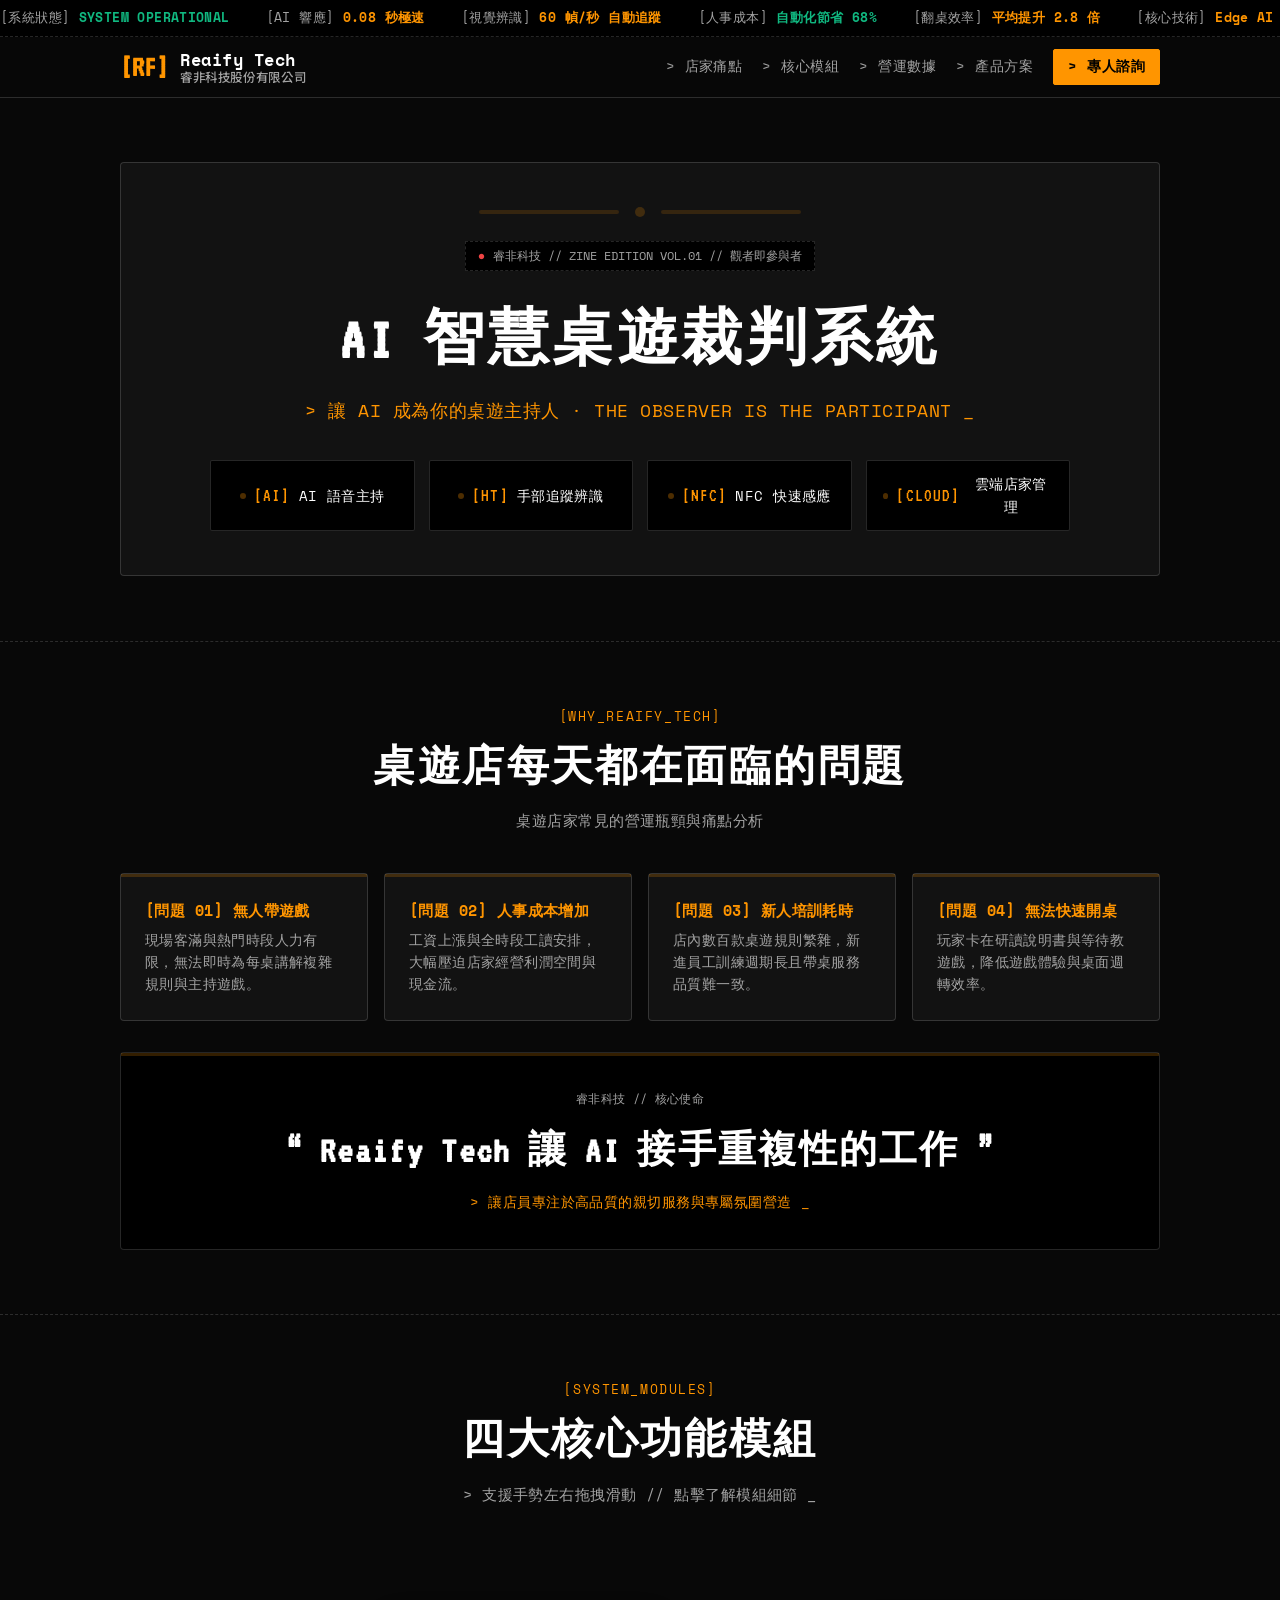
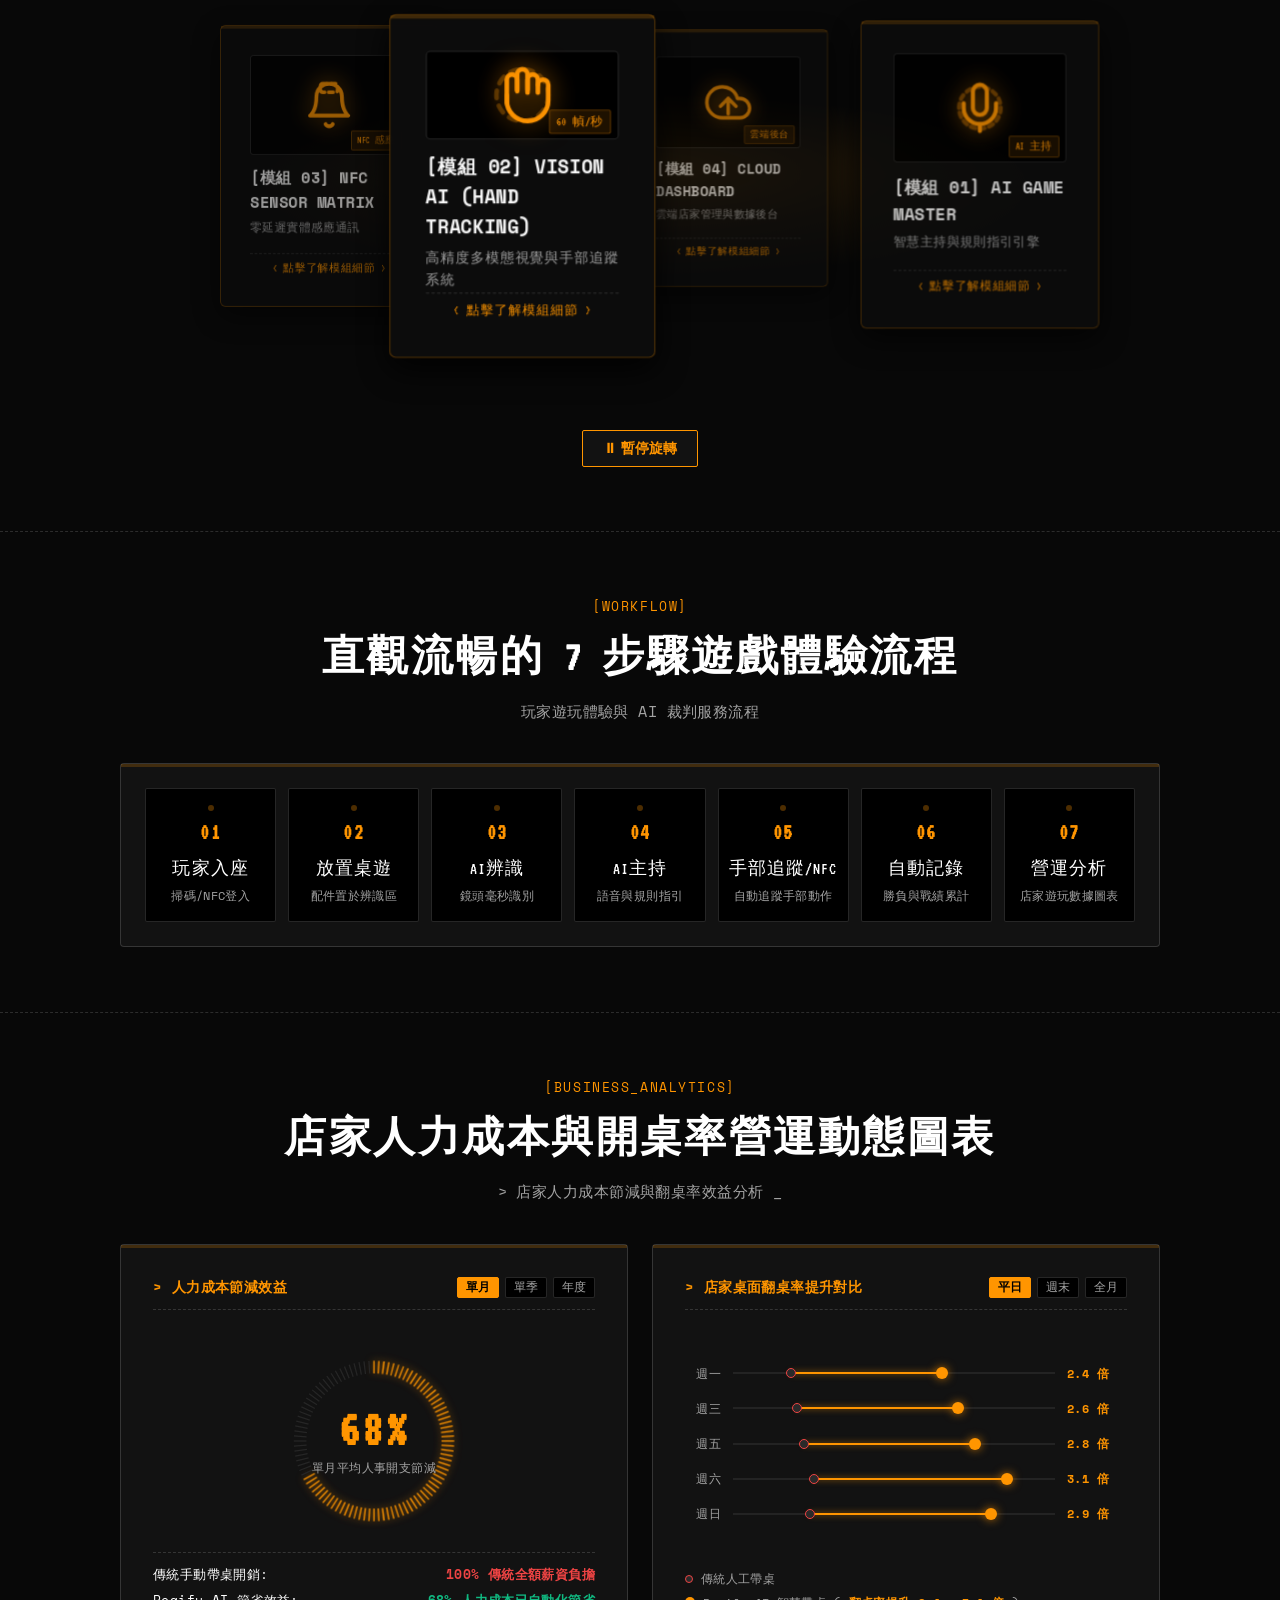
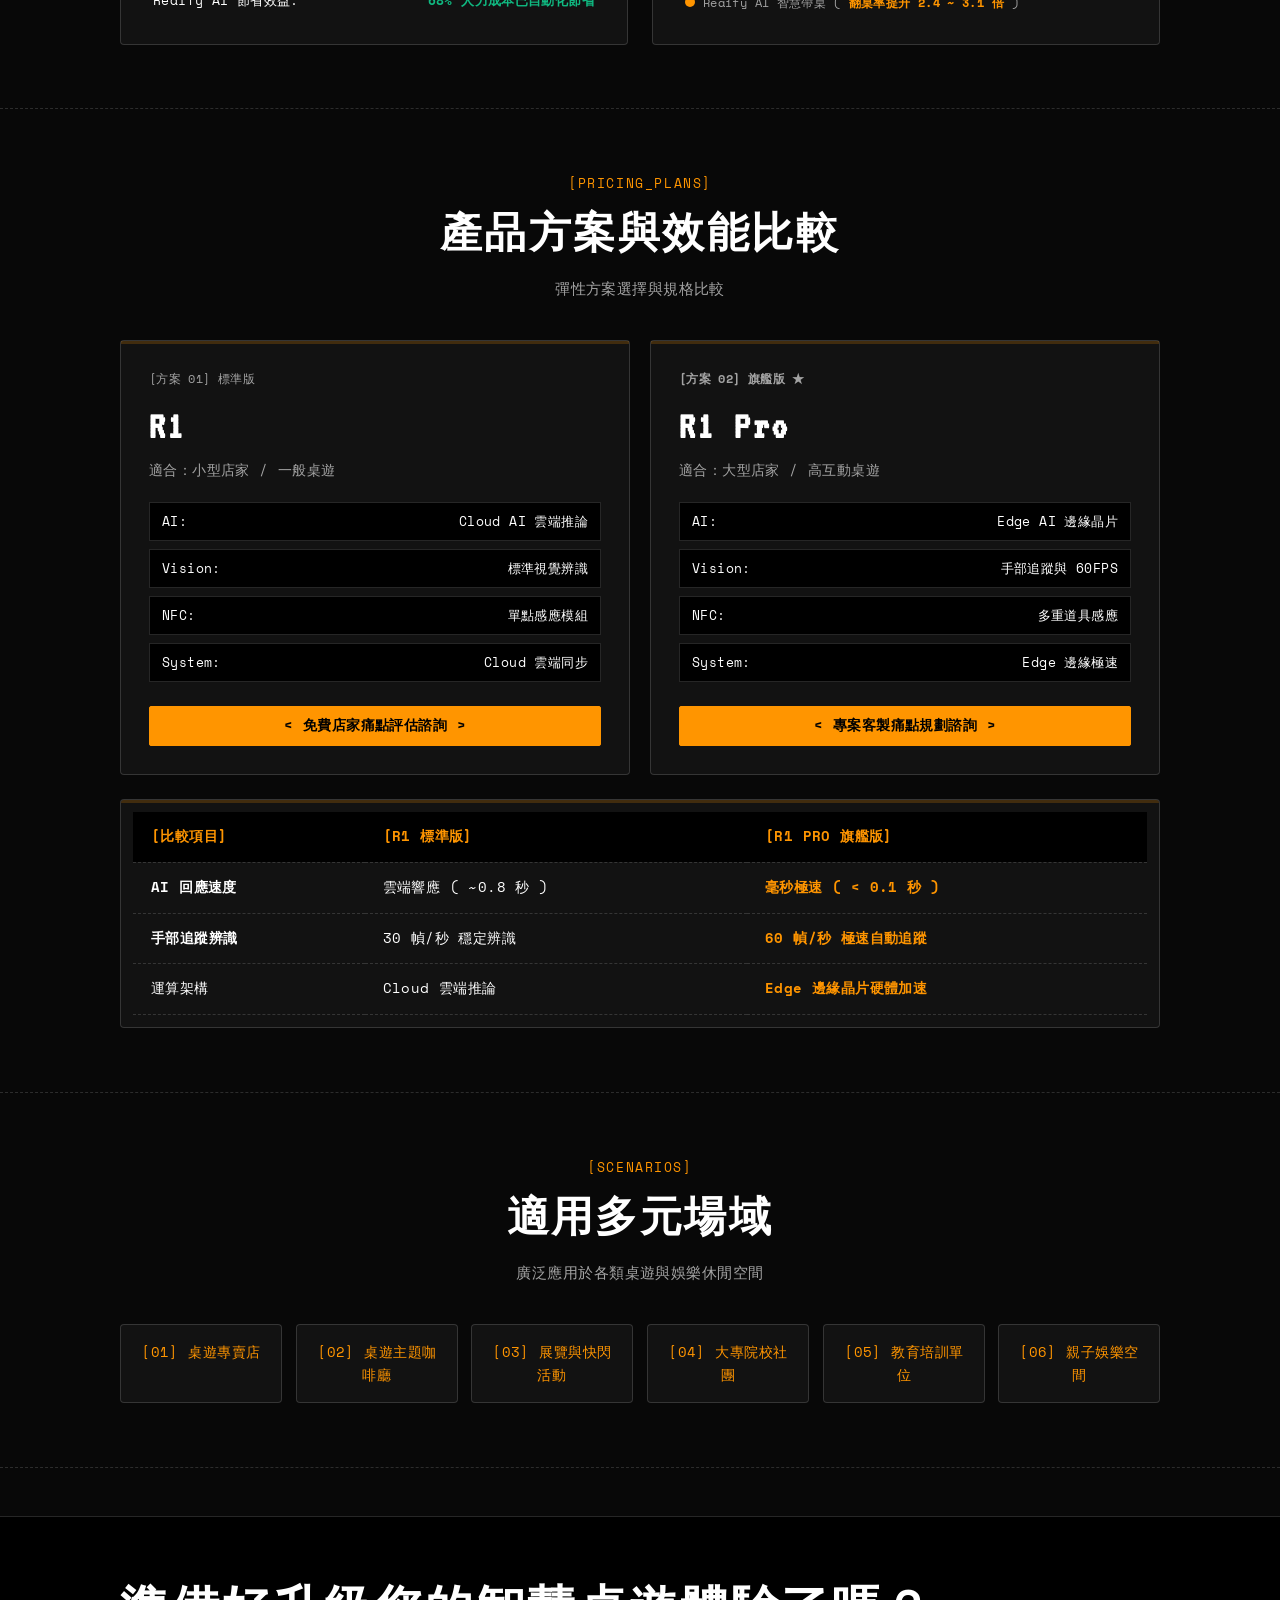
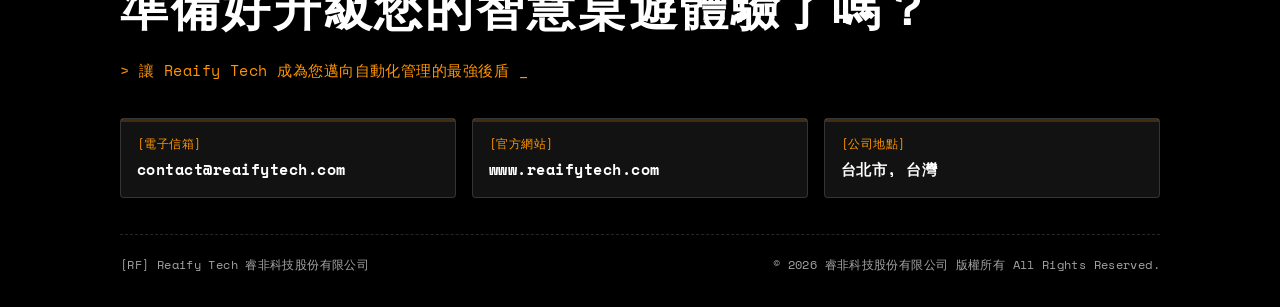
==== index.html @ 236f14a6 "style: Re-architect layout with Minimal Zine Poster aesthetics (Zine Editorial Edition)" ====
<!DOCTYPE html>
<html lang="zh-TW">
<head>
  <meta charset="UTF-8">
  <meta name="viewport" content="width=device-width, initial-scale=1.0">
  <title>Reaify Tech 睿非科技 - AI 智慧桌遊裁判系統</title>
  <meta name="description" content="睿非科技股份有限公司 (Reaify Tech) - AI 智慧桌遊裁判系統。結合 AI 視覺、手部自動追蹤辨識與 NFC 技術，為桌遊店家打造高效自動化的智慧管理與遊戲體驗。">
  
  <!-- Google Fonts: VT323 (Dot Matrix), Space Mono, Noto Sans TC -->
  <link rel="preconnect" href="https://fonts.googleapis.com">
  <link rel="preconnect" href="https://fonts.gstatic.com" crossorigin>
  <link href="https://fonts.googleapis.com/css2?family=VT323&family=Space+Mono:ital,wght@0,400;0,700;1,400&family=Noto+Sans+TC:wght@400;500;700;900&display=swap" rel="stylesheet">
  
  <!-- CSS Stylesheet -->
  <link rel="stylesheet" href="styles.css">
</head>
<body class="terminal-body">

  <!-- 全螢幕背景 Nothing LED 馬賽克沙丁魚群 Canvas 特效 -->
  <canvas id="sardine-canvas"></canvas>

  <!-- Bloomberg Style Top Ticker (100% 無縫極速測量跑馬燈) -->
  <div class="bloomberg-ticker-bar font-mono" id="bloomberg-ticker-bar">
    <div class="ticker-track" id="ticker-track">
      <div class="ticker-seed" id="ticker-seed">
        <span class="ticker-item">[系統狀態] <span class="t-green">SYSTEM OPERATIONAL</span></span>
        <span class="ticker-item">[AI 響應] <span class="t-amber">0.08 秒極速</span></span>
        <span class="ticker-item">[視覺辨識] <span class="t-amber">60 幀/秒 自動追蹤</span></span>
        <span class="ticker-item">[人事成本] <span class="t-green">自動化節省 68%</span></span>
        <span class="ticker-item">[翻桌效率] <span class="t-amber">平均提升 2.8 倍</span></span>
        <span class="ticker-item">[核心技術] <span class="t-amber">Edge AI + NFC Sense</span></span>
        <span class="ticker-item">[睿非科技] <span class="t-green">讓 AI 成為您的桌遊主持人 _</span></span>
      </div>
    </div>
  </div>

  <!-- Top Navigation Bar -->
  <header class="top-nav">
    <div class="container nav-content">
      <div class="brand-logo">
        <span class="logo-matrix">[RF]</span>
        <div class="logo-text">
          <span class="brand-name font-mono">Reaify Tech</span>
          <span class="brand-company font-sans">睿非科技股份有限公司</span>
        </div>
      </div>
      <div class="nav-actions font-mono">
        <a href="#pain-points" class="nav-link">&gt; 店家痛點</a>
        <a href="#features" class="nav-link">&gt; 核心模組</a>
        <a href="#dashboard" class="nav-link">&gt; 營運數據</a>
        <a href="#products" class="nav-link">&gt; 產品方案</a>
        <a href="#contact" class="btn-terminal-primary">&gt; 專人諮詢</a>
      </div>
    </div>
  </header>

  <main class="main-wrapper">

    <!-- ① Hero Cover (介紹自己) -->
    <section id="hero" class="section hero-section">
      <div class="container">
        
        <div class="nothing-card hero-nothing-card glyph-led-interactive tilt-card">
          <div class="glyph-neon-bar-header">
            <div class="led-strip s-left"></div>
            <div class="led-center-dot"></div>
            <div class="led-strip s-right"></div>
          </div>

          <div class="nothing-badge">
            <span class="dot-red">●</span> 睿非科技 // ZINE EDITION VOL.01 // 觀者即參與者
          </div>

          <h1 class="hero-title font-dot glyph-neon-text">AI 智慧桌遊裁判系統</h1>
          <p class="hero-tagline font-mono">&gt; 讓 AI 成為你的桌遊主持人 · THE OBSERVER IS THE PARTICIPANT _</p>

          <!-- 4 個 LED 點亮膠囊標籤 -->
          <div class="nothing-capsule-grid">
            <div class="nothing-capsule glyph-led-interactive">
              <div class="led-indicator-dot"></div>
              <span class="capsule-icon font-dot">[AI]</span>
              <span class="capsule-label font-mono">AI 語音主持</span>
            </div>
            <div class="nothing-capsule glyph-led-interactive">
              <div class="led-indicator-dot"></div>
              <span class="capsule-icon font-dot">[HT]</span>
              <span class="capsule-label font-mono">手部追蹤辨識</span>
            </div>
            <div class="nothing-capsule glyph-led-interactive">
              <div class="led-indicator-dot"></div>
              <span class="capsule-icon font-dot">[NFC]</span>
              <span class="capsule-label font-mono">NFC 快速感應</span>
            </div>
            <div class="nothing-capsule glyph-led-interactive">
              <div class="led-indicator-dot"></div>
              <span class="capsule-icon font-dot">[CLOUD]</span>
              <span class="capsule-label font-mono">雲端店家管理</span>
            </div>
          </div>

        </div>

      </div>
    </section>

    <!-- ② 市場痛點與使命宣告 (問題放在最前線) -->
    <section id="pain-points" class="section pain-section">
      <div class="container">
        
        <div class="section-header text-center">
          <div class="ascii-tag">[WHY_REAIFY_TECH]</div>
          <h2 class="section-title font-dot">桌遊店每天都在面臨的問題</h2>
          <p class="section-desc font-mono">桌遊店家常見的營運瓶頸與痛點分析</p>
        </div>

        <div class="pain-matrix-terminal">
          <div class="nothing-card pain-term-card glyph-led-interactive tilt-card">
            <div class="led-top-strip"></div>
            <div class="term-head font-mono">[問題 01] 無人帶遊戲</div>
            <p class="term-body font-mono">現場客滿與熱門時段人力有限，無法即時為每桌講解複雜規則與主持遊戲。</p>
          </div>

          <div class="nothing-card pain-term-card glyph-led-interactive tilt-card">
            <div class="led-top-strip"></div>
            <div class="term-head font-mono">[問題 02] 人事成本增加</div>
            <p class="term-body font-mono">工資上漲與全時段工讀安排，大幅壓迫店家經營利潤空間與現金流。</p>
          </div>

          <div class="nothing-card pain-term-card glyph-led-interactive tilt-card">
            <div class="led-top-strip"></div>
            <div class="term-head font-mono">[問題 03] 新人培訓耗時</div>
            <p class="term-body font-mono">店內數百款桌遊規則繁雜，新進員工訓練週期長且帶桌服務品質難一致。</p>
          </div>

          <div class="nothing-card pain-term-card glyph-led-interactive tilt-card">
            <div class="led-top-strip"></div>
            <div class="term-head font-mono">[問題 04] 無法快速開桌</div>
            <p class="term-body font-mono">玩家卡在研讀說明書與等待教遊戲，降低遊戲體驗與桌面週轉效率。</p>
          </div>
        </div>

        <!-- Banner -->
        <div class="nothing-banner-card glyph-led-interactive tilt-card">
          <div class="led-top-strip"></div>
          <div class="banner-terminal-header font-mono">
            <span>睿非科技 // 核心使命</span>
          </div>
          <h3 class="banner-quote font-dot">“ Reaify Tech 讓 AI 接手重複性的工作 ”</h3>
          <p class="banner-sub font-mono">&gt; 讓店員專注於高品質的親切服務與專屬氛圍營造 _</p>
        </div>

      </div>
    </section>

    <!-- ③ 四大核心功能模組 (純粹琥珀 LED 呼吸燈模式) -->
    <section id="features" class="section features-section">
      <div class="container">
        
        <div class="section-header text-center">
          <div class="ascii-tag">[SYSTEM_MODULES]</div>
          <h2 class="section-title font-dot">四大核心功能模組</h2>
          <p class="section-desc font-mono">&gt; 支援手勢左右拖拽滑動 // 點擊了解模組細節 _</p>
        </div>

        <!-- 3D 迷你星軌舞台 (純粹柔和琥珀 LED 呼吸燈) -->
        <div class="orbit-stage" id="orbit-stage">
          <div class="orbit-ring-floor"></div>
          <div class="orbit-container" id="orbit-container">
            <!-- 由 JavaScript 動態生成 4 大卡片 -->
          </div>
        </div>

        <!-- 控制自轉按鈕列 -->
        <div class="deck-controller font-mono text-center">
          <button class="ctrl-btn" id="toggle-spin-btn">⏸ 暫停旋轉</button>
        </div>

      </div>
    </section>

    <!-- ④ 7 步驟體驗流程 -->
    <section id="solution" class="section solution-section">
      <div class="container">
        
        <div class="section-header text-center">
          <div class="ascii-tag">[WORKFLOW]</div>
          <h2 class="section-title font-dot">直觀流暢的 7 步驟遊戲體驗流程</h2>
          <p class="section-desc font-mono">玩家遊玩體驗與 AI 裁判服務流程</p>
        </div>

        <div class="nothing-card workflow-card glyph-led-interactive tilt-card">
          <div class="led-top-strip"></div>
          <div class="workflow-grid-matrix">
            <div class="wf-unit glyph-led-interactive">
              <div class="led-indicator-dot"></div>
              <span class="wf-step-num font-dot">01</span>
              <span class="wf-title font-dot">玩家入座</span>
              <span class="wf-desc font-mono">掃碼/NFC登入</span>
            </div>
            <div class="wf-unit glyph-led-interactive">
              <div class="led-indicator-dot"></div>
              <span class="wf-step-num font-dot">02</span>
              <span class="wf-title font-dot">放置桌遊</span>
              <span class="wf-desc font-mono">配件置於辨識區</span>
            </div>
            <div class="wf-unit glyph-led-interactive">
              <div class="led-indicator-dot"></div>
              <span class="wf-step-num font-dot">03</span>
              <span class="wf-title font-dot">AI辨識</span>
              <span class="wf-desc font-mono">鏡頭毫秒識別</span>
            </div>
            <div class="wf-unit glyph-led-interactive">
              <div class="led-indicator-dot"></div>
              <span class="wf-step-num font-dot">04</span>
              <span class="wf-title font-dot">AI主持</span>
              <span class="wf-desc font-mono">語音與規則指引</span>
            </div>
            <div class="wf-unit glyph-led-interactive">
              <div class="led-indicator-dot"></div>
              <span class="wf-step-num font-dot">05</span>
              <span class="wf-title font-dot">手部追蹤/NFC</span>
              <span class="wf-desc font-mono">自動追蹤手部動作</span>
            </div>
            <div class="wf-unit glyph-led-interactive">
              <div class="led-indicator-dot"></div>
              <span class="wf-step-num font-dot">06</span>
              <span class="wf-title font-dot">自動記錄</span>
              <span class="wf-desc font-mono">勝負與戰績累計</span>
            </div>
            <div class="wf-unit glyph-led-interactive">
              <div class="led-indicator-dot"></div>
              <span class="wf-step-num font-dot">07</span>
              <span class="wf-title font-dot">營運分析</span>
              <span class="wf-desc font-mono">店家遊玩數據圖表</span>
            </div>
          </div>
        </div>

      </div>
    </section>

    <!-- ⑤ Efferd Dashboard 大白話版本 -->
    <section id="dashboard" class="section dashboard-section">
      <div class="container">
        
        <div class="section-header text-center">
          <div class="ascii-tag">[BUSINESS_ANALYTICS]</div>
          <h2 class="section-title font-dot">店家人力成本與開桌率營運動態圖表</h2>
          <p class="section-desc font-mono">&gt; 店家人力成本節減與翻桌率效益分析 _</p>
        </div>

        <div class="dashboard-grid">
          <!-- 圖表 1: 人力成本節減 -->
          <div class="nothing-card dash-card glyph-led-interactive tilt-card">
            <div class="led-top-strip"></div>
            <div class="dash-card-head font-mono">
              <span class="t-amber">&gt; 人力成本節減效益</span>
              <div class="glance-switcher">
                <button class="glance-btn active" onclick="switchF4Data('month', this)">單月</button>
                <button class="glance-btn" onclick="switchF4Data('quarter', this)">單季</button>
                <button class="glance-btn" onclick="switchF4Data('year', this)">年度</button>
              </div>
            </div>
            
            <div class="tick-donut-container">
              <svg class="f4-svg-donut" viewBox="-10 -10 180 180" id="f4-svg-donut">
                <!-- 由 JS 動態生成刻度線 -->
              </svg>

              <div class="f4-center-overlay font-mono">
                <span id="f4-big-num" class="f4-big-num font-dot">68%</span>
                <span id="f4-sub-lbl" class="f4-sub-lbl">平均人事開支節減</span>
              </div>
            </div>

            <div class="dash-card-foot font-mono">
              <div class="foot-metric">
                <span class="lbl">傳統手動帶桌開銷:</span>
                <span class="val t-red">100% 傳統全額薪資負擔</span>
              </div>
              <div class="foot-metric">
                <span class="lbl">Reaify AI 節省效益:</span>
                <span class="val t-green" id="f4-ai-saved-val">68% 人力成本已自動化節省</span>
              </div>
            </div>
          </div>

          <!-- 圖表 2: 翻桌率對比 -->
          <div class="nothing-card dash-card glyph-led-interactive tilt-card">
            <div class="led-top-strip"></div>
            <div class="dash-card-head font-mono">
              <span class="t-amber">&gt; 店家桌面翻桌率提升對比</span>
              <div class="glance-switcher">
                <button class="glance-btn active" onclick="switchF12Data('weekday', this)">平日</button>
                <button class="glance-btn" onclick="switchF12Data('weekend', this)">週末</button>
                <button class="glance-btn" onclick="switchF12Data('month', this)">全月</button>
              </div>
            </div>

            <div class="dumbbell-chart-wrapper font-mono">
              <div class="dumbbell-row">
                <span class="db-day-lbl">週一</span>
                <div class="db-track-container">
                  <div class="db-hairline-rail"></div>
                  <div class="db-connector-line" id="db-line-0" style="left: 20%; width: 45%;"></div>
                  <div class="db-bead db-bead-left" id="db-bead-l-0" style="left: 20%;"></div>
                  <div class="db-bead db-bead-right" id="db-bead-r-0" style="left: 65%;"></div>
                </div>
                <span class="db-mult-tag t-amber" id="db-tag-0">2.4 倍</span>
              </div>

              <div class="dumbbell-row">
                <span class="db-day-lbl">週三</span>
                <div class="db-track-container">
                  <div class="db-hairline-rail"></div>
                  <div class="db-connector-line" id="db-line-1" style="left: 22%; width: 48%;"></div>
                  <div class="db-bead db-bead-left" id="db-bead-l-1" style="left: 22%;"></div>
                  <div class="db-bead db-bead-right" id="db-bead-r-1" style="left: 70%;"></div>
                </div>
                <span class="db-mult-tag t-amber" id="db-tag-1">2.6 倍</span>
              </div>

              <div class="dumbbell-row">
                <span class="db-day-lbl">週五</span>
                <div class="db-track-container">
                  <div class="db-hairline-rail"></div>
                  <div class="db-connector-line" id="db-line-2" style="left: 25%; width: 52%;"></div>
                  <div class="db-bead db-bead-left" id="db-bead-l-2" style="left: 25%;"></div>
                  <div class="db-bead db-bead-right" id="db-bead-r-2" style="left: 77%;"></div>
                </div>
                <span class="db-mult-tag t-amber" id="db-tag-2">2.8 倍</span>
              </div>

              <div class="dumbbell-row">
                <span class="db-day-lbl">週六</span>
                <div class="db-track-container">
                  <div class="db-hairline-rail"></div>
                  <div class="db-connector-line" id="db-line-3" style="left: 28%; width: 57%;"></div>
                  <div class="db-bead db-bead-left" id="db-bead-l-3" style="left: 28%;"></div>
                  <div class="db-bead db-bead-right" id="db-bead-r-3" style="left: 85%;"></div>
                </div>
                <span class="db-mult-tag t-amber" id="db-tag-3">3.1 倍</span>
              </div>

              <div class="dumbbell-row">
                <span class="db-day-lbl">週日</span>
                <div class="db-track-container">
                  <div class="db-hairline-rail"></div>
                  <div class="db-connector-line" id="db-line-4" style="left: 26%; width: 54%;"></div>
                  <div class="db-bead db-bead-left" id="db-bead-l-4" style="left: 26%;"></div>
                  <div class="db-bead db-bead-right" id="db-bead-r-4" style="left: 80%;"></div>
                </div>
                <span class="db-mult-tag t-amber" id="db-tag-4">2.9 倍</span>
              </div>
            </div>

            <div class="bar-legend font-mono">
              <span class="legend-item"><span class="box-before"></span> 傳統人工帶桌</span>
              <span class="legend-item"><span class="box-after"></span> Reaify AI 智慧帶桌 (<span id="f12-summary-tag" class="t-amber">翻桌率提升 2.4 ~ 3.1 倍</span>)</span>
            </div>
          </div>
        </div>

      </div>
    </section>

    <!-- ⑥ 產品方案與比較 -->
    <section id="products" class="section product-section">
      <div class="container">
        
        <div class="section-header text-center">
          <div class="ascii-tag">[PRICING_PLANS]</div>
          <h2 class="section-title font-dot">產品方案與效能比較</h2>
          <p class="section-desc font-mono">彈性方案選擇與規格比較</p>
        </div>

        <div class="products-terminal-grid">
          <div class="nothing-card plan-term-card glyph-led-interactive tilt-card">
            <div class="led-top-strip"></div>
            <div class="plan-tag font-mono">[方案 01] 標準版</div>
            <h3 class="plan-code-name font-dot">R1</h3>
            <p class="plan-code-fit font-mono">適合：小型店家 / 一般桌遊</p>

            <div class="plan-specs-list font-mono">
              <div class="p-row"><span>AI:</span> <span>Cloud AI 雲端推論</span></div>
              <div class="p-row"><span>Vision:</span> <span>標準視覺辨識</span></div>
              <div class="p-row"><span>NFC:</span> <span>單點感應模組</span></div>
              <div class="p-row"><span>System:</span> <span>Cloud 雲端同步</span></div>
            </div>

            <div class="plan-foot-consult font-mono">
              <a href="#contact" class="btn-terminal-primary" style="display: block; width: 100%; text-align: center; padding: 8px 0;">&lt; 免費店家痛點評估諮詢 &gt;</a>
            </div>
          </div>

          <div class="nothing-card plan-term-card glyph-led-interactive tilt-card">
            <div class="led-top-strip"></div>
            <div class="plan-tag font-mono t-amber">[方案 02] 旗艦版 ★</div>
            <h3 class="plan-code-name font-dot t-amber">R1 Pro</h3>
            <p class="plan-code-fit font-mono">適合：大型店家 / 高互動桌遊</p>

            <div class="plan-specs-list font-mono">
              <div class="p-row"><span>AI:</span> <span>Edge AI 邊緣晶片</span></div>
              <div class="p-row"><span>Vision:</span> <span>手部追蹤與 60FPS</span></div>
              <div class="p-row"><span>NFC:</span> <span>多重道具感應</span></div>
              <div class="p-row"><span>System:</span> <span>Edge 邊緣極速</span></div>
            </div>

            <div class="plan-foot-consult font-mono">
              <a href="#contact" class="btn-terminal-primary" style="display: block; width: 100%; text-align: center; padding: 8px 0;">&lt; 專案客製痛點規劃諮詢 &gt;</a>
            </div>
          </div>
        </div>

        <!-- 效能表格 -->
        <div class="nothing-card table-nothing-card glyph-led-interactive tilt-card" style="margin-top: 24px;">
          <div class="led-top-strip"></div>
          <table class="bloomberg-table font-mono">
            <thead>
              <tr>
                <th>[比較項目]</th>
                <th>[R1 標準版]</th>
                <th>[R1 PRO 旗艦版]</th>
              </tr>
            </thead>
            <tbody>
              <tr>
                <td class="m-head">AI 回應速度</td>
                <td>雲端響應 ( ~0.8 秒 )</td>
                <td class="t-amber">毫秒極速 ( &lt; 0.1 秒 )</td>
              </tr>
              <tr>
                <td class="m-head">手部追蹤辨識</td>
                <td>30 幀/秒 穩定辨識</td>
                <td class="t-amber">60 幀/秒 極速自動追蹤</td>
              </tr>
              <tr>
                <td class="metric-head">運算架構</td>
                <td>Cloud 雲端推論</td>
                <td class="t-amber">Edge 邊緣晶片硬體加速</td>
              </tr>
            </tbody>
          </table>
        </div>

      </div>
    </section>

    <!-- ⑦ 適用場域 -->
    <section id="applications" class="section app-section">
      <div class="container">
        
        <div class="section-header text-center">
          <div class="ascii-tag">[SCENARIOS]</div>
          <h2 class="section-title font-dot">適用多元場域</h2>
          <p class="section-desc font-mono">廣泛應用於各類桌遊與娛樂休閒空間</p>
        </div>

        <div class="app-terminal-grid">
          <div class="nothing-card app-term-box font-mono glyph-led-interactive tilt-card">[01] 桌遊專賣店</div>
          <div class="nothing-card app-term-box font-mono glyph-led-interactive tilt-card">[02] 桌遊主題咖啡廳</div>
          <div class="nothing-card app-term-box font-mono glyph-led-interactive tilt-card">[03] 展覽與快閃活動</div>
          <div class="nothing-card app-term-box font-mono glyph-led-interactive tilt-card">[04] 大專院校社團</div>
          <div class="nothing-card app-term-box font-mono glyph-led-interactive tilt-card">[05] 教育培訓單位</div>
          <div class="nothing-card app-term-box font-mono glyph-led-interactive tilt-card">[06] 親子娛樂空間</div>
        </div>

      </div>
    </section>

  </main>

  <!-- 點擊卡片彈出的 3D 全息大螢幕 Modal -->
  <div class="holo-modal-overlay" id="holo-modal">
    <div class="holo-card-container" id="holo-card-container">
      <button class="close-holo-btn" id="close-holo-btn">&times;</button>
      <div class="holo-card-inner" id="holo-card-inner">
        <div class="holo-front nothing-card card-amber-border">
          <div class="modal-head-bar font-mono">
            <span class="t-amber" id="modal-mod-tag">[模組 01]</span>
            <span id="modal-version">v2.4 READY</span>
          </div>

          <h3 id="modal-title" class="font-dot modal-title-text"></h3>
          <p id="modal-sub" class="font-mono modal-sub-text"></p>

          <!-- SVG Icon 展示盒 -->
          <div class="modal-hero-icon-box">
            <div class="modal-svg-container" id="modal-icon-box"></div>
            <div class="modal-icon-overlay font-mono">&gt; 睿非科技 AI 核心功能模組</div>
          </div>

          <!-- 詳細大白話解說區塊 -->
          <div class="modal-explain-box font-mono" id="modal-explain-content">
            <!-- JS 動態注入白話說明 -->
          </div>
        </div>
      </div>
    </div>
  </div>

  <!-- Footer CTA -->
  <footer id="contact" class="terminal-footer">
    <div class="container">
      
      <div class="nothing-card footer-nothing-box">
        <h2 class="footer-cta-title font-dot">準備好升級您的智慧桌遊體驗了嗎？</h2>
        <p class="footer-cta-sub font-mono">&gt; 讓 Reaify Tech 成為您邁向自動化管理的最強後盾 _</p>

        <div class="footer-contact-matrix font-mono">
          <div class="c-box glyph-led-interactive">
            <div class="led-top-strip"></div>
            <span class="c-head">[電子信箱]</span>
            <a href="mailto:contact@reaifytech.com" class="c-link">contact@reaifytech.com</a>
          </div>
          <div class="c-box glyph-led-interactive">
            <div class="led-top-strip"></div>
            <span class="c-head">[官方網站]</span>
            <a href="https://www.reaifytech.com" target="_blank" class="c-link">www.reaifytech.com</a>
          </div>
          <div class="c-box glyph-led-interactive">
            <div class="led-top-strip"></div>
            <span class="c-head">[公司地點]</span>
            <span class="c-link">台北市, 台灣</span>
          </div>
        </div>

        <div class="footer-bottom-bar font-mono">
          <span>[RF] Reaify Tech 睿非科技股份有限公司</span>
          <span>© 2026 睿非科技股份有限公司 版權所有 All Rights Reserved.</span>
        </div>
      </div>

    </div>
  </footer>

  <script src="script.js"></script>
</body>
</html>
---- styles.css ----
/* ==========================================================================
   Reaify Tech 睿非科技股份有限公司
   Style Identity: Nothing Glyph LED Neon Matrix + 3D Orbit & Holographic Modal Engine
   (lieflat-charts Lupi Basics F4 Tick Donut & F12 Dumbbell Queue Edition)
   ========================================================================== */

:root {
  /* Color Tokens */
  --c-black: #080808;
  --c-card-bg: #121212;
  --c-subtle-bg: #1A1A1A;
  
  --c-amber: #FF9500;
  --c-amber-bright: #FFB340;
  --c-amber-glow: rgba(255, 149, 0, 0.7);
  --c-green: #10B981;
  --c-red: #EF4444;

  --c-text-main: #FFFFFF;
  --c-text-muted: #A3A3A3;
  --c-border-dot: rgba(255, 255, 255, 0.15);

  /* Fonts */
  --font-dot: 'VT323', monospace;
  --font-mono: 'Space Mono', monospace;
  --font-sans: 'Noto Sans TC', sans-serif;

  /* Transitions */
  --transition-fast: 0.25s cubic-bezier(0.16, 1, 0.3, 1);
  --transition-smooth: 0.5s cubic-bezier(0.16, 1, 0.3, 1);
}

*, *::before, *::after {
  box-sizing: border-box;
  margin: 0;
  padding: 0;
}

html {
  scroll-behavior: smooth;
  font-size: 16px;
  background-color: var(--c-black);
  overflow-x: hidden !important;
  max-width: 100vw;
  width: 100%;
  overscroll-behavior-x: none;
}

body.terminal-body {
  background-color: var(--c-black);
  color: #FFFFFF;
  font-family: var(--font-sans);
  line-height: 1.6;
  -webkit-font-smoothing: antialiased;
  overflow-x: hidden !important;
  max-width: 100vw;
  width: 100%;
  position: relative;
  overscroll-behavior-x: none;
  touch-action: pan-y;
}

/* 全螢幕背景 LED 沙丁魚群 Canvas */
#sardine-canvas {
  position: fixed;
  top: 0;
  left: 0;
  width: 100vw;
  height: 100vh;
  pointer-events: none;
  z-index: 2;
  opacity: 0.88;
}

.main-wrapper {
  position: relative;
  z-index: 5;
}

/* Bloomberg Style Top Ticker (100% 無縫極速測量跑馬燈) */
.bloomberg-ticker-bar {
  background: #000000;
  border-bottom: 1px dashed var(--c-border-dot);
  padding: 8px 0;
  overflow: hidden;
  font-family: var(--font-mono);
  font-size: 0.8rem;
  white-space: nowrap;
  position: relative;
  z-index: 10;
  width: 100%;
}

.ticker-track {
  display: flex;
  width: max-content;
  will-change: transform;
}

.ticker-seed {
  display: flex;
  gap: 36px;
  padding-right: 36px;
  white-space: nowrap;
}

.ticker-item { color: var(--c-text-muted); }
.t-green { color: var(--c-green); font-weight: 700; }
.t-amber { color: var(--c-amber); font-weight: 700; }
.t-red { color: var(--c-red); font-weight: 700; }

/* Layout Containers & Top Nav */
.container {
  width: 100%;
  max-width: 1080px;
  margin: 0 auto;
  padding: 0 20px;
}

.top-nav {
  position: sticky;
  top: 0;
  z-index: 100;
  background: rgba(8, 8, 8, 0.94);
  backdrop-filter: blur(12px);
  border-bottom: 1px solid var(--c-border-dot);
  padding: 12px 0;
}

.nav-content { display: flex; justify-content: space-between; align-items: center; position: relative; }

.brand-logo { display: flex; align-items: center; gap: 12px; }
.logo-matrix { font-family: var(--font-dot); font-size: 1.9rem; color: var(--c-amber); font-weight: 900; line-height: 1; }
.logo-text { display: flex; flex-direction: column; }
.brand-name { font-size: 1.05rem; font-weight: 700; color: #FFFFFF; letter-spacing: 0.04em; line-height: 1.2; }
.brand-company { font-size: 0.78rem; color: var(--c-text-muted); letter-spacing: 0.05em; font-weight: 500; line-height: 1.2; }

.nav-actions { display: flex; align-items: center; gap: 20px; }
.nav-link { color: var(--c-text-muted); text-decoration: none; font-size: 0.85rem; transition: var(--transition-fast); }
.nav-link:hover { color: var(--c-amber); }

.btn-terminal-primary {
  background: var(--c-amber);
  color: #000000;
  font-weight: 700;
  font-size: 0.85rem;
  padding: 6px 14px;
  border-radius: 2px;
  text-decoration: none;
  transition: var(--transition-fast);
  border: 1px solid var(--c-amber);
}

.btn-terminal-primary:hover {
  background: #000000;
  color: var(--c-amber);
  box-shadow: 0 0 16px var(--c-amber-glow);
}

/* 超顯眼高亮 Nothing Amber LED 漢堡按鈕 (Mobile Only) */
.mobile-menu-btn {
  display: none;
  background: #000000;
  border: 1px solid var(--c-amber);
  border-radius: 4px;
  width: 42px;
  height: 40px;
  padding: 8px 6px;
  cursor: pointer;
  flex-direction: column;
  justify-content: center;
  align-items: center;
  gap: 5px;
  transition: var(--transition-fast);
  box-shadow: 0 0 10px rgba(255, 149, 0, 0.4);
  z-index: 102;
  position: relative;
}

.mobile-menu-btn .bar {
  display: block;
  width: 24px;
  height: 3px;
  background-color: var(--c-amber);
  box-shadow: 0 0 8px var(--c-amber-glow);
  border-radius: 2px;
  transition: transform 0.3s ease, opacity 0.3s ease, background-color 0.3s ease;
}

.mobile-menu-btn:hover, .mobile-menu-btn.active {
  border-color: var(--c-amber-bright);
  box-shadow: 0 0 18px var(--c-amber-glow), inset 0 0 8px rgba(255, 149, 0, 0.3);
}

.mobile-menu-btn.active .bar:nth-child(1) {
  transform: translateY(8px) rotate(45deg);
}

.mobile-menu-btn.active .bar:nth-child(2) {
  opacity: 0;
}

.mobile-menu-btn.active .bar:nth-child(3) {
  transform: translateY(-8px) rotate(-45deg);
}

/* 手機版下拉抽屜選單 */
.mobile-menu-drawer {
  display: none;
  flex-direction: column;
  gap: 16px;
  background: rgba(12, 12, 12, 0.98);
  backdrop-filter: blur(16px);
  border-bottom: 2px solid var(--c-amber);
  padding: 20px 24px;
  position: absolute;
  top: 100%;
  left: 0;
  width: 100%;
  box-shadow: 0 20px 40px rgba(0, 0, 0, 0.95), 0 0 24px rgba(255, 149, 0, 0.3);
  transition: var(--transition-fast);
  z-index: 99;
}

.mobile-menu-drawer.active {
  display: flex;
}

.mobile-nav-link {
  color: #FFFFFF;
  text-decoration: none;
  font-size: 1.05rem;
  padding: 10px 0;
  border-bottom: 1px dashed var(--c-border-dot);
  transition: var(--transition-fast);
}

.mobile-nav-link:hover {
  color: var(--c-amber);
  padding-left: 8px;
}

.mobile-btn-cta {
  text-align: center;
  margin-top: 8px;
  padding: 10px;
}

/* Sections Base */
.section { padding: 64px 0; border-bottom: 1px dashed var(--c-border-dot); }
.section-header { margin-bottom: 40px; }
.text-center { text-align: center; }

.ascii-tag { font-family: var(--font-mono); font-size: 0.82rem; color: var(--c-amber); margin-bottom: 8px; letter-spacing: 0.12em; text-transform: uppercase; }
.section-title { font-size: clamp(1.9rem, 4.2vw, 2.6rem); font-weight: 700; color: #FFFFFF !important; letter-spacing: 0.04em; margin-bottom: 8px; }
.section-desc { font-size: 0.92rem; color: var(--c-text-muted); letter-spacing: 0.05em; }

.font-dot { font-family: var(--font-dot); letter-spacing: 0.06em; }
.font-mono { font-family: var(--font-mono); letter-spacing: 0.03em; }
.font-sans { font-family: var(--font-sans); }

/* Nothing Card Base & 3D Tilt */
.nothing-card {
  background: var(--c-card-bg);
  border: 1px solid var(--c-border-dot);
  border-radius: 4px;
  padding: 32px;
  position: relative;
  transition: var(--transition-fast);
}

.tilt-card {
  transform-style: preserve-3d;
  will-change: transform;
}

.led-top-strip {
  position: absolute;
  top: 0; left: 0; width: 100%; height: 3px;
  background: rgba(255, 149, 0, 0.2);
  transition: var(--transition-fast);
}

.glyph-led-interactive { cursor: pointer; }

.glyph-led-interactive:hover {
  border-color: var(--c-amber) !important;
  box-shadow: 0 0 24px rgba(255, 149, 0, 0.35), inset 0 0 12px rgba(255, 149, 0, 0.15) !important;
}

.glyph-led-interactive:hover .led-top-strip {
  background: var(--c-amber);
  box-shadow: 0 0 12px var(--c-amber), 0 0 24px var(--c-amber-glow);
}

.led-indicator-dot {
  width: 6px;
  height: 6px;
  background: rgba(255, 149, 0, 0.3);
  border-radius: 50%;
  transition: var(--transition-fast);
}

.glyph-led-interactive:hover .led-indicator-dot {
  background: var(--c-amber-bright);
  box-shadow: 0 0 10px var(--c-amber-bright), 0 0 20px var(--c-amber);
}

/* Hero Section */
.hero-nothing-card { padding: 44px 32px; text-align: center; }

.glyph-neon-bar-header {
  display: flex;
  align-items: center;
  justify-content: center;
  gap: 16px;
  margin-bottom: 24px;
}

.led-strip {
  height: 4px;
  width: 140px;
  background: rgba(255, 149, 0, 0.15);
  border-radius: 2px;
  transition: var(--transition-fast);
}

.led-center-dot {
  width: 10px;
  height: 10px;
  border-radius: 50%;
  background: rgba(255, 149, 0, 0.2);
  transition: var(--transition-fast);
}

.hero-nothing-card:hover .led-strip {
  background: var(--c-amber);
  box-shadow: 0 0 14px var(--c-amber), 0 0 28px var(--c-amber-glow);
}

.hero-nothing-card:hover .led-center-dot {
  background: var(--c-amber-bright);
  box-shadow: 0 0 16px var(--c-amber-bright), 0 0 32px var(--c-amber);
}

.glyph-neon-text { transition: var(--transition-fast); }

.hero-nothing-card:hover .glyph-neon-text {
  color: #FFFFFF;
  text-shadow: 0 0 16px rgba(255, 255, 255, 0.6), 0 0 30px var(--c-amber-glow);
}

.nothing-badge {
  display: inline-flex;
  align-items: center;
  gap: 8px;
  background: #000000;
  border: 1px dashed var(--c-border-dot);
  padding: 4px 12px;
  font-family: var(--font-mono);
  font-size: 0.78rem;
  color: var(--c-text-muted);
  margin-bottom: 20px;
}

.dot-red { color: var(--c-red); }

.hero-title { font-size: clamp(2.4rem, 6vw, 3.8rem); font-weight: 900; color: #FFFFFF !important; margin-bottom: 8px; }
.hero-tagline { font-size: 1.1rem; color: var(--c-amber); margin-bottom: 36px; }

.nothing-capsule-grid { display: grid; grid-template-columns: repeat(auto-fit, minmax(180px, 1fr)); gap: 14px; max-width: 860px; margin: 0 auto; }
.nothing-capsule { background: #000000; border: 1px solid var(--c-border-dot); padding: 12px 16px; border-radius: 2px; display: flex; align-items: center; justify-content: center; gap: 8px; transition: var(--transition-fast); }
.capsule-icon { font-size: 1.2rem; color: var(--c-amber); }
.capsule-label { font-size: 0.88rem; color: #FFFFFF; }

/* Pain Points Terminal Matrix */
.pain-matrix-terminal { display: grid; grid-template-columns: repeat(auto-fit, minmax(240px, 1fr)); gap: 16px; margin-bottom: 32px; }
.pain-term-card { padding: 24px; }
.term-head { font-size: 0.95rem; font-weight: 700; color: var(--c-amber); margin-bottom: 8px; }
.term-body { font-size: 0.85rem; color: var(--c-text-muted); }

.nothing-banner-card { background: #000000; border: 1px solid var(--c-border-dot); border-radius: 4px; padding: 36px 32px; text-align: center; transition: var(--transition-fast); }
.nothing-banner-card:hover { border-color: var(--c-amber); box-shadow: 0 0 28px var(--c-amber-glow); }
.banner-terminal-header { font-size: 0.75rem; color: var(--c-text-muted); margin-bottom: 12px; }
.banner-quote { font-size: clamp(1.6rem, 4vw, 2.4rem); color: #FFFFFF !important; margin-bottom: 8px; }
.banner-sub { font-size: 0.9rem; color: var(--c-amber); }

/* 3D 迷你星軌舞台 (純黑不透明背景，擋光防止字透) */
.features-section .section-header {
  margin-bottom: 24px;
}

.orbit-stage {
  position: relative;
  width: 100%;
  height: 480px;
  perspective: 1200px;
  perspective-origin: 50% 30%;
  margin: 1rem 0;
  display: flex;
  justify-content: center;
  align-items: center;
  cursor: grab;
  user-select: none;
  touch-action: pan-y;
}

.orbit-stage:active, .orbit-stage.is-dragging {
  cursor: grabbing;
}

.orbit-ring-floor {
  position: absolute;
  width: 780px;
  height: 440px;
  border-radius: 50%;
  border: none;
  background: radial-gradient(ellipse at center, rgba(255, 149, 0, 0.18) 0%, rgba(255, 149, 0, 0.05) 45%, transparent 70%);
  transform: rotateX(70deg);
  pointer-events: none;
  animation: amber-breathing-glow 3.5s ease-in-out infinite alternate;
}

@keyframes amber-breathing-glow {
  0% {
    opacity: 0.35;
    transform: rotateX(70deg) scale(0.96);
    filter: drop-shadow(0 0 20px rgba(255, 149, 0, 0.15));
  }
  100% {
    opacity: 0.85;
    transform: rotateX(70deg) scale(1.04);
    filter: drop-shadow(0 0 50px rgba(255, 149, 0, 0.4));
  }
}

.orbit-container {
  position: relative;
  width: 100%;
  height: 100%;
  transform-style: preserve-3d;
}

.mini-card-3d {
  position: absolute;
  width: 240px;
  height: 310px;
  top: 50%;
  left: 50%;
  margin-top: -155px;
  margin-left: -120px;
  transform-style: preserve-3d;
  transition: transform 0.35s cubic-bezier(0.16, 1, 0.3, 1), opacity 0.35s ease;
  cursor: pointer;
  will-change: transform, opacity;
  display: flex;
  flex-direction: column;
  justify-content: space-between;
  background: #0D0D0D !important;
  border: 1px solid rgba(255, 149, 0, 0.3);
  border-radius: 6px;
  box-shadow: 0 10px 30px rgba(0, 0, 0, 0.9);
}

.mini-card-3d.is-hovered {
  border-color: var(--c-amber) !important;
  box-shadow: 0 0 30px var(--c-amber-glow) !important;
}

.model-icon-badge-orbit {
  width: 100%;
  height: 110px;
  background: #000000;
  border: 1px solid var(--c-border-dot);
  border-radius: 4px;
  position: relative;
  margin-bottom: 12px;
  display: flex;
  align-items: center;
  justify-content: center;
}

.icon-svg-wrapper {
  width: 56px;
  height: 56px;
  display: flex;
  align-items: center;
  justify-content: center;
  filter: drop-shadow(0 0 12px var(--c-amber-glow));
}

.icon-svg-wrapper svg { width: 100%; height: 100%; }

.badge-tag-mono {
  position: absolute;
  bottom: 4px;
  right: 6px;
  background: rgba(255, 149, 0, 0.12);
  border: 1px solid rgba(255, 149, 0, 0.3);
  color: var(--c-amber);
  font-size: 0.7rem;
  padding: 1px 6px;
  border-radius: 2px;
}

.feat-code-head {
  font-size: 1.05rem;
  font-weight: 700;
  color: #FFFFFF;
  margin-bottom: 4px;
}

.feat-code-sub {
  font-size: 0.8rem;
  color: var(--c-text-muted);
}

.click-hint-tag {
  font-size: 0.75rem;
  color: var(--c-amber);
  border-top: 1px dashed var(--c-border-dot);
  padding-top: 6px;
  margin-top: auto;
}

.deck-controller { margin-top: 20px; }

.ctrl-btn {
  background: var(--c-card-bg);
  border: 1px solid var(--c-amber);
  color: var(--c-amber);
  padding: 8px 20px;
  border-radius: 2px;
  font-size: 0.88rem;
  font-weight: 700;
  cursor: pointer;
  transition: var(--transition-fast);
}

.ctrl-btn:hover {
  background: var(--c-amber);
  color: #000000;
  box-shadow: 0 0 16px var(--c-amber-glow);
}

/* Modal Overlay */
.holo-modal-overlay {
  position: fixed;
  top: 0; left: 0;
  width: 100vw; height: 100vh;
  background: rgba(4, 6, 12, 0.92);
  backdrop-filter: blur(20px);
  z-index: 2000;
  display: flex;
  justify-content: center;
  align-items: center;
  opacity: 0;
  pointer-events: none;
  transition: opacity 0.4s ease;
  perspective: 1000px;
}

.holo-modal-overlay.active {
  opacity: 1;
  pointer-events: auto;
}

.holo-card-container {
  position: relative;
  width: 520px;
  max-width: 90vw;
  height: 620px;
  max-height: 88vh;
  transform-style: preserve-3d;
  transition: transform 0.1s ease-out;
}

.holo-card-inner {
  position: relative;
  width: 100%;
  height: 100%;
}

.holo-front {
  position: absolute;
  width: 100%; height: 100%;
  top: 0; left: 0;
  border-radius: 8px;
  padding: 28px;
  display: flex;
  flex-direction: column;
  background: rgba(18, 24, 38, 0.96);
  border: 1px solid var(--c-amber);
  box-shadow: 0 30px 80px rgba(0, 0, 0, 0.9), 0 0 30px var(--c-amber-glow);
}

.close-holo-btn {
  position: absolute;
  top: -15px; right: -15px;
  width: 42px; height: 42px;
  border-radius: 50%;
  background: #000000;
  border: 1px solid var(--c-amber);
  color: var(--c-amber);
  font-size: 1.5rem;
  cursor: pointer;
  display: flex;
  align-items: center;
  justify-content: center;
  z-index: 10;
  transition: var(--transition-fast);
}

.close-holo-btn:hover {
  background: var(--c-amber);
  color: #000000;
  transform: scale(1.1);
}

.modal-head-bar { display: flex; justify-content: space-between; font-size: 0.85rem; margin-bottom: 8px; }
.modal-title-text { font-size: 1.8rem; font-weight: 900; color: #FFFFFF; margin-bottom: 2px; }
.modal-sub-text { font-size: 0.85rem; color: var(--c-amber); margin-bottom: 16px; }

.modal-hero-icon-box {
  width: 100%;
  height: 140px;
  background: #000000;
  border: 1px solid var(--c-border-dot);
  border-radius: 4px;
  overflow: hidden;
  position: relative;
  margin-bottom: 16px;
  display: flex;
  align-items: center;
  justify-content: center;
}

.modal-svg-container {
  width: 72px;
  height: 72px;
  filter: drop-shadow(0 0 20px var(--c-amber-glow));
}

.modal-svg-container svg { width: 100%; height: 100%; }

.modal-icon-overlay {
  position: absolute;
  bottom: 0; left: 0; width: 100%;
  background: linear-gradient(transparent, rgba(0, 0, 0, 0.85));
  padding: 8px 12px;
  font-size: 0.72rem;
  color: var(--c-amber);
}

.modal-explain-box {
  flex-grow: 1;
  overflow-y: auto;
  border-top: 1px dashed var(--c-border-dot);
  padding-top: 14px;
  font-size: 0.88rem;
  color: var(--c-text-muted);
}

.modal-explain-box p { margin-bottom: 10px; line-height: 1.6; }
.modal-explain-box ul { list-style: none; display: flex; flex-direction: column; gap: 8px; }
.modal-explain-box li { color: #FFFFFF; }

/* Workflow Grid Matrix */
.workflow-card { padding: 24px; }
.workflow-grid-matrix { display: grid; grid-template-columns: repeat(auto-fit, minmax(130px, 1fr)); gap: 12px; }

.wf-unit { background: #000000; border: 1px solid var(--c-border-dot); padding: 16px 10px; border-radius: 2px; text-align: center; display: flex; flex-direction: column; align-items: center; gap: 4px; transition: var(--transition-fast); }
.wf-step-num { font-size: 1.4rem; color: var(--c-amber); font-weight: 900; }
.wf-title { font-size: 1.1rem; color: #FFFFFF; }
.wf-desc { font-size: 0.72rem; color: var(--c-text-muted); }

/* ==========================================================================
   lieflat-charts Lupi Basics (F4 Tick Donut & F12 Dumbbell Queue) 樣式
   ========================================================================== */
.dashboard-grid { display: grid; grid-template-columns: repeat(auto-fit, minmax(340px, 1fr)); gap: 24px; }
.dash-card {
  display: flex;
  flex-direction: column;
  justify-content: space-between;
  position: relative;
}

.glance-switcher {
  display: flex;
  gap: 6px;
}

.glance-btn {
  background: #000000;
  border: 1px solid var(--c-border-dot);
  color: var(--c-text-muted);
  font-size: 0.72rem;
  padding: 2px 8px;
  border-radius: 2px;
  cursor: pointer;
  transition: var(--transition-fast);
}

.glance-btn.active, .glance-btn:hover {
  background: var(--c-amber);
  color: #000000;
  font-weight: 700;
  border-color: var(--c-amber);
}

/* 1. Lupi Basics F4 Tick Donut (100 根發絲刻度環) */
.tick-donut-container {
  display: flex;
  justify-content: center;
  align-items: center;
  padding: 16px 0;
  position: relative;
}

.f4-svg-donut {
  width: 190px;
  height: 190px;
  transform: rotate(-90deg);
  overflow: visible !important;
}

.f4-tick {
  stroke-width: 1.2px;
  stroke: #262626;
  transition: stroke 0.4s ease, filter 0.4s ease;
}

.f4-tick.active {
  stroke: var(--c-amber);
  filter: drop-shadow(0 0 4px var(--c-amber-glow));
}

.f4-center-overlay {
  position: absolute;
  display: flex;
  flex-direction: column;
  align-items: center;
  justify-content: center;
}

.f4-big-num {
  font-size: 3.2rem;
  font-weight: 900;
  color: var(--c-amber);
  line-height: 1;
}

.f4-sub-lbl {
  font-size: 0.72rem;
  color: var(--c-text-muted);
  margin-top: 4px;
}

/* 2. Lupi Basics F12 Dumbbell Queue (啞鈴串珠對比圖) */
.dumbbell-chart-wrapper {
  display: flex;
  flex-direction: column;
  gap: 16px;
  padding: 14px 0;
  margin-bottom: 12px;
}

.dumbbell-row {
  display: flex;
  align-items: center;
  gap: 12px;
}

.db-day-lbl {
  width: 36px;
  font-size: 0.75rem;
  color: var(--c-text-muted);
  text-align: right;
}

.db-track-container {
  flex: 1;
  height: 18px;
  position: relative;
  display: flex;
  align-items: center;
}

/* 發絲級導軌 (Hairline Rail 0.6px) */
.db-hairline-rail {
  position: absolute;
  left: 0; top: 50%;
  width: 100%;
  height: 1px;
  background: rgba(255, 255, 255, 0.15);
  transform: translateY(-50%);
}

.db-connector-line {
  position: absolute;
  top: 50%;
  height: 2px;
  background: var(--c-amber);
  transform: translateY(-50%);
  transition: left 0.6s cubic-bezier(0.16, 1, 0.3, 1), width 0.6s cubic-bezier(0.16, 1, 0.3, 1);
  box-shadow: 0 0 6px var(--c-amber-glow);
}

.db-bead {
  position: absolute;
  top: 50%;
  transform: translate(-50%, -50%);
  border-radius: 50%;
  transition: left 0.6s cubic-bezier(0.16, 1, 0.3, 1);
}

.db-bead-left {
  width: 10px;
  height: 10px;
  background: #2A2A2A;
  border: 1px solid var(--c-red);
}

.db-bead-right {
  width: 12px;
  height: 12px;
  background: var(--c-amber);
  box-shadow: 0 0 10px var(--c-amber-glow);
}

.db-mult-tag {
  width: 60px;
  font-size: 0.75rem;
  text-align: left;
}

.dash-card-head { display: flex; justify-content: space-between; align-items: center; font-size: 0.85rem; margin-bottom: 20px; border-bottom: 1px dashed var(--c-border-dot); padding-bottom: 10px; }
.dash-card-foot { display: flex; flex-direction: column; gap: 6px; border-top: 1px dashed var(--c-border-dot); padding-top: 12px; font-size: 0.8rem; }
.foot-metric { display: flex; justify-content: space-between; }

.bar-lbl { font-size: 0.72rem; color: var(--c-text-muted); }
.bar-legend { display: flex; flex-direction: column; gap: 4px; font-size: 0.75rem; color: var(--c-text-muted); }
.legend-item { display: flex; align-items: center; gap: 8px; }
.box-before { width: 8px; height: 8px; border-radius: 50%; background: #2A2A2A; border: 1px solid var(--c-red); }
.box-after { width: 10px; height: 10px; border-radius: 50%; background: var(--c-amber); }

/* Products Grid & Table */
.products-terminal-grid { display: grid; grid-template-columns: repeat(auto-fit, minmax(260px, 1fr)); gap: 20px; }
.plan-term-card { padding: 28px; }

.plan-tag { font-size: 0.75rem; color: var(--c-text-muted); margin-bottom: 6px; }
.plan-code-name { font-size: 2.5rem; font-weight: 900; color: #FFFFFF; margin-bottom: 2px; }
.plan-code-fit { font-size: 0.85rem; color: var(--c-text-muted); margin-bottom: 20px; }

.plan-specs-list { display: flex; flex-direction: column; gap: 8px; font-size: 0.82rem; margin-bottom: 24px; }
.p-row { background: #000000; padding: 8px 12px; border: 1px solid var(--c-border-dot); display: flex; justify-content: space-between; }
.plan-foot-price { border-top: 1px dashed var(--c-border-dot); padding-top: 16px; display: flex; justify-content: space-between; font-size: 0.82rem; }
.price-val { font-weight: 700; }

.table-nothing-card { padding: 12px; overflow-x: auto; }
.bloomberg-table { width: 100%; border-collapse: collapse; text-align: left; min-width: 500px; font-size: 0.85rem; }
.bloomberg-table th, .bloomberg-table td { padding: 14px 18px; border-bottom: 1px dashed var(--c-border-dot); }
.bloomberg-table th { background: #000000; color: var(--c-amber); }
.m-head { color: #FFFFFF; font-weight: 700; }

/* Applications Grid */
.app-terminal-grid { display: grid; grid-template-columns: repeat(auto-fit, minmax(140px, 1fr)); gap: 14px; }
.app-term-box { text-align: center; padding: 16px; font-size: 0.88rem; color: var(--c-amber); }

/* Footer Terminal */
.terminal-footer { background: #000000; border-top: 1px solid var(--c-border-dot); padding: 56px 0 32px 0; margin-top: 48px; position: relative; z-index: 10; }
.footer-nothing-box { background: transparent; border: none; padding: 0; }
.footer-cta-title { font-size: clamp(2rem, 5vw, 3rem); color: #FFFFFF; margin-bottom: 8px; }
.footer-cta-sub { font-size: 0.95rem; color: var(--c-amber); margin-bottom: 36px; }

.footer-contact-matrix { display: grid; grid-template-columns: repeat(auto-fit, minmax(220px, 1fr)); gap: 16px; margin-bottom: 36px; }
.c-box { background: var(--c-card-bg); border: 1px solid var(--c-border-dot); padding: 16px; display: flex; flex-direction: column; gap: 4px; position: relative; border-radius: 4px; transition: var(--transition-fast); }
.c-head { font-size: 0.72rem; color: var(--c-amber); }
.c-link { color: #FFFFFF; text-decoration: none; font-size: 0.92rem; font-weight: 700; word-break: break-all; }
.c-link:hover { color: var(--c-amber); }

.footer-bottom-bar { border-top: 1px dashed var(--c-border-dot); padding-top: 20px; display: flex; justify-content: space-between; font-size: 0.78rem; color: var(--c-text-muted); flex-wrap: wrap; gap: 12px; }

/* ==========================================================================
   Responsive Mobile Media Queries
   ========================================================================== */
@media (max-width: 768px) {
  .container, .main-wrapper, .section {
    max-width: 100vw;
    overflow-x: hidden !important;
    box-sizing: border-box;
  }
  
  .top-nav { padding: 10px 0; }
  .logo-matrix { font-size: 1.5rem; }
  .brand-name { font-size: 0.92rem; }
  .brand-company { font-size: 0.7rem; }
  
  .nav-actions { display: none !important; }
  .mobile-menu-btn { display: flex !important; }

  .hero-nothing-card { padding: 28px 16px; }
  .led-strip { width: 60px; }
  .nothing-badge { font-size: 0.7rem; padding: 2px 8px; }
  .hero-title { font-size: clamp(1.8rem, 8vw, 2.6rem); }
  .hero-tagline { font-size: 0.95rem; margin-bottom: 24px; }
  .nothing-capsule-grid { grid-template-columns: repeat(2, 1fr); gap: 8px; }
  .nothing-capsule { padding: 10px 8px; }
  .capsule-label { font-size: 0.78rem; }

  .section { padding: 36px 0; }
  .nothing-card { padding: 20px 16px; }
  .pain-matrix-terminal { grid-template-columns: 1fr; gap: 12px; }
  .nothing-banner-card { padding: 24px 16px; }

  .features-section .section-header { margin-bottom: 18px; }
  .orbit-stage { height: 350px; perspective: 800px; margin: 0.5rem 0 1.5rem 0; }
  .orbit-ring-floor { width: 380px; height: 380px; }
  
  .mini-card-3d {
    width: 180px;
    height: 240px;
    margin-top: -120px;
    margin-left: -90px;
    padding: 14px 12px;
    background: #0D0D0D !important;
    border-radius: 6px;
    box-shadow: 0 12px 35px rgba(0, 0, 0, 0.98);
  }
  
  .model-icon-badge-orbit { height: 80px; margin-bottom: 8px; }
  .icon-svg-wrapper { width: 38px; height: 38px; }
  .badge-tag-mono { font-size: 0.65rem; padding: 1px 4px; }
  
  .feat-code-head { font-size: 0.82rem; font-weight: 700; line-height: 1.25; margin-bottom: 4px; }
  .feat-code-sub { font-size: 0.68rem; line-height: 1.3; color: var(--c-text-muted); }
  .click-hint-tag { font-size: 0.68rem; padding-top: 4px; }

  .dashboard-grid { grid-template-columns: 1fr; gap: 16px; }
  .db-day-lbl { width: 28px; font-size: 0.7rem; }
  .db-mult-tag { width: 48px; font-size: 0.7rem; }
  .f4-svg-donut { width: 160px; height: 160px; }
  .f4-big-num { font-size: 2.6rem; }

  .products-terminal-grid { grid-template-columns: 1fr; gap: 14px; }
  .plan-code-name { font-size: 2rem; }
  
  .terminal-footer { padding: 36px 0 24px 0; }
  .footer-contact-matrix { grid-template-columns: 1fr; gap: 10px; }
  .footer-bottom-bar { flex-direction: column; text-align: center; gap: 8px; }
}

@media (max-width: 480px) {
  .logo-text { display: none; }
  .nothing-capsule-grid { grid-template-columns: 1fr; }
  
  .orbit-stage { height: 320px; }
  .mini-card-3d {
    width: 160px;
    height: 220px;
    margin-top: -110px;
    margin-left: -80px;
    padding: 10px 8px;
  }
  .model-icon-badge-orbit { height: 70px; margin-bottom: 6px; }
  .icon-svg-wrapper { width: 32px; height: 32px; }
  .feat-code-head { font-size: 0.76rem; }
  .feat-code-sub { font-size: 0.64rem; }
}

/* 隱藏方案費用，聚焦店家痛點評估諮詢 */
.plan-foot-price {
  display: none !important;
}
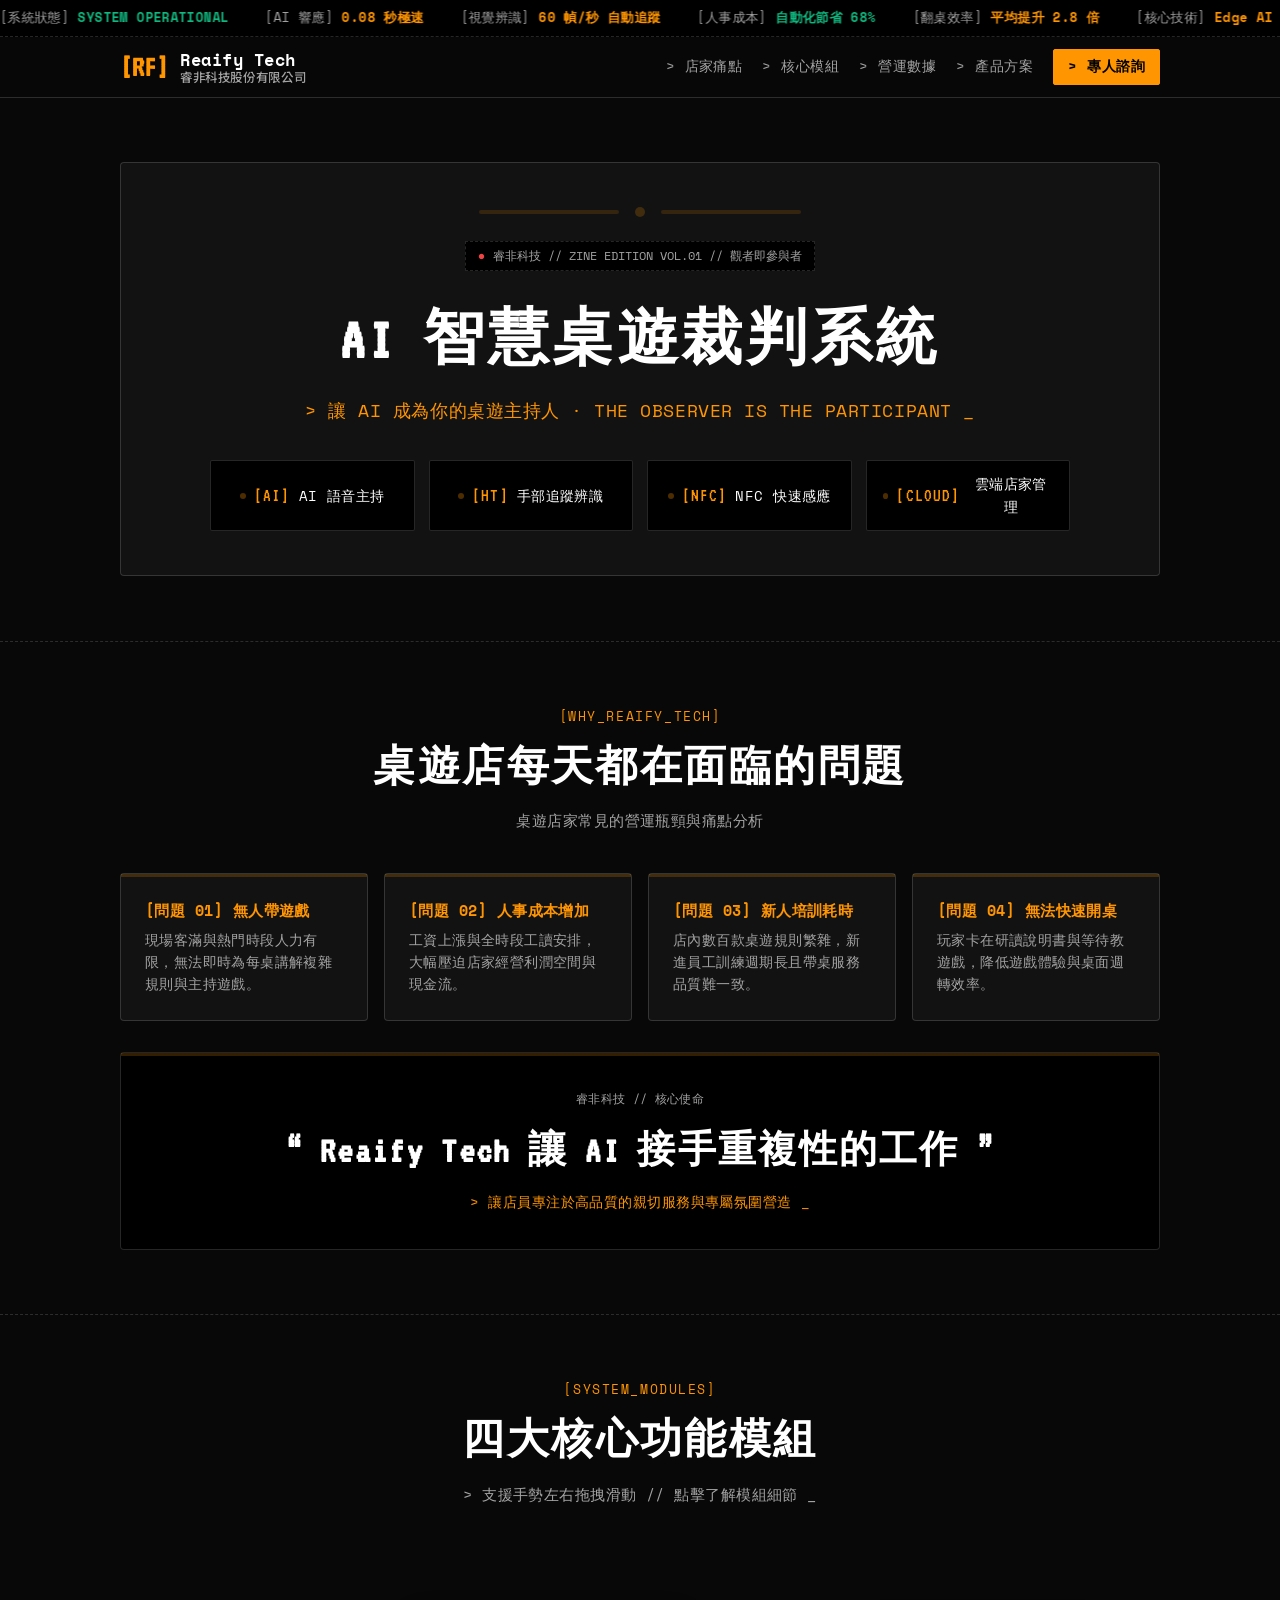
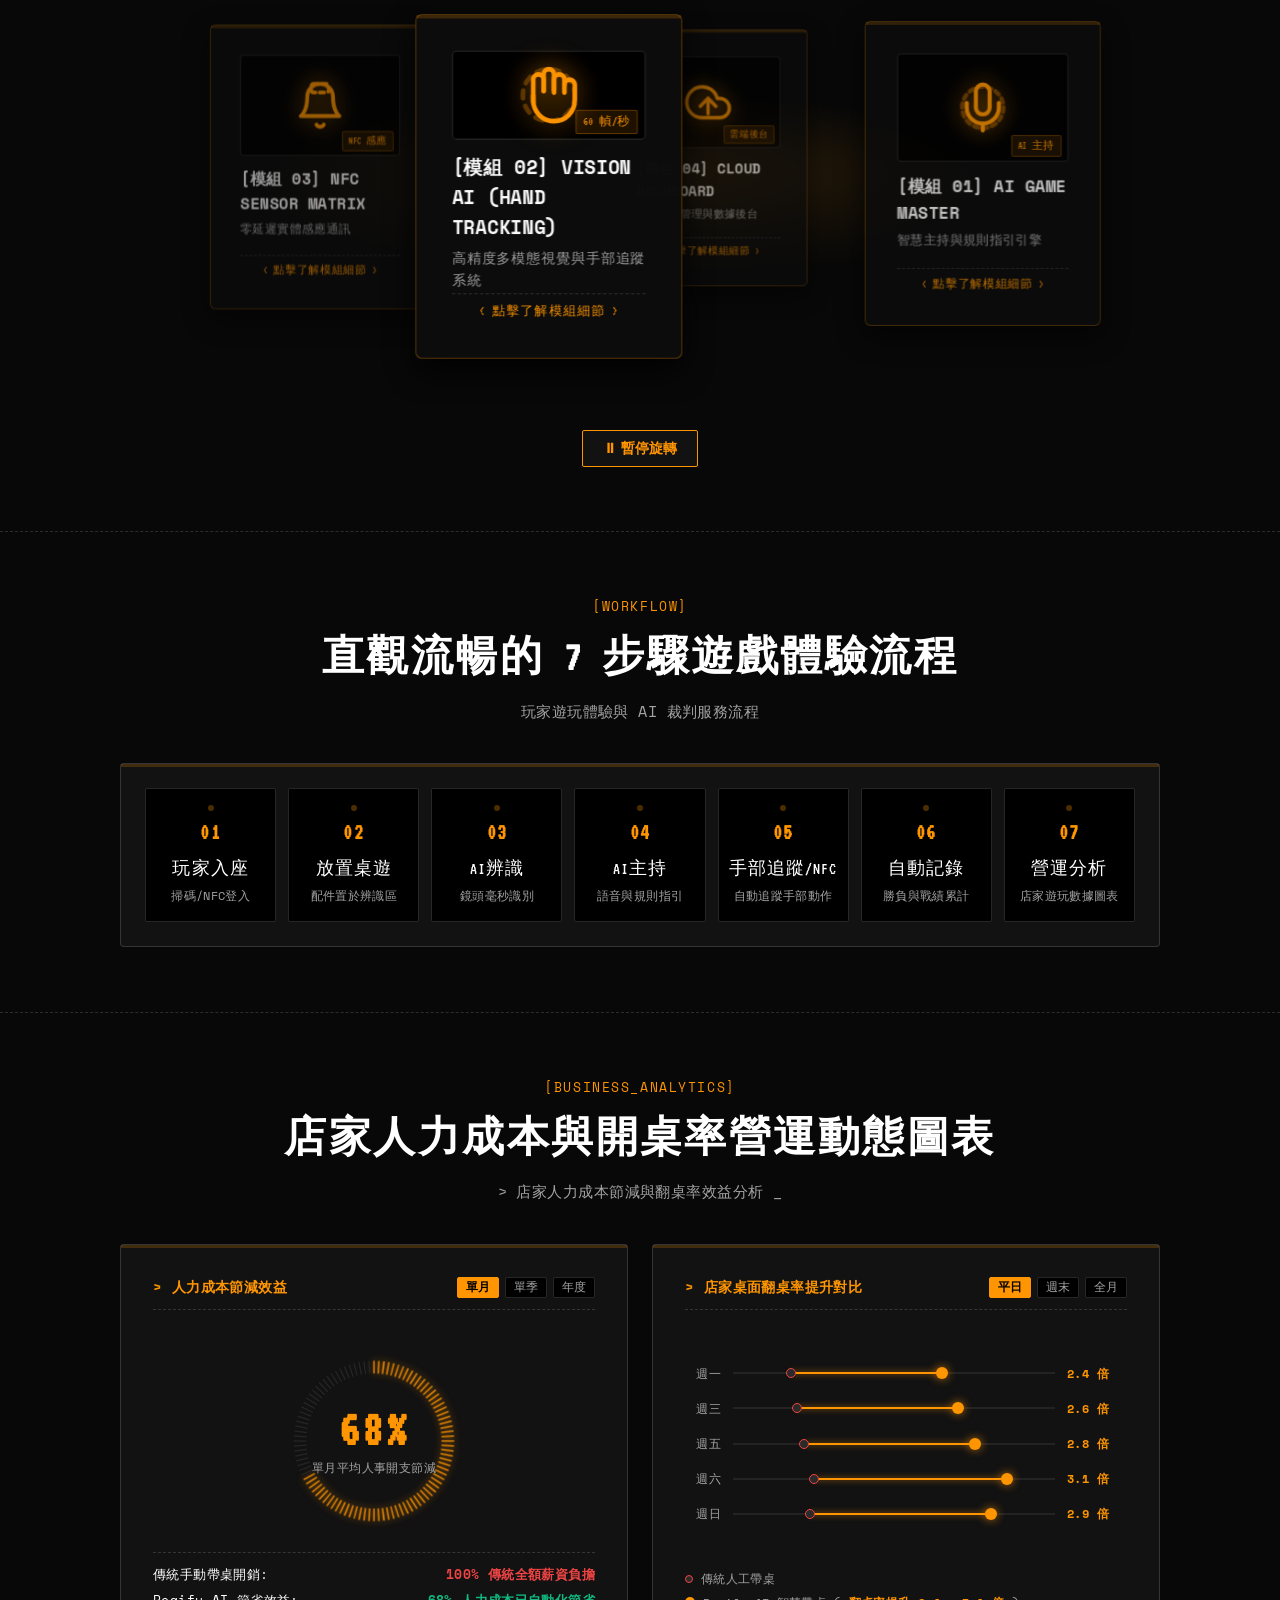
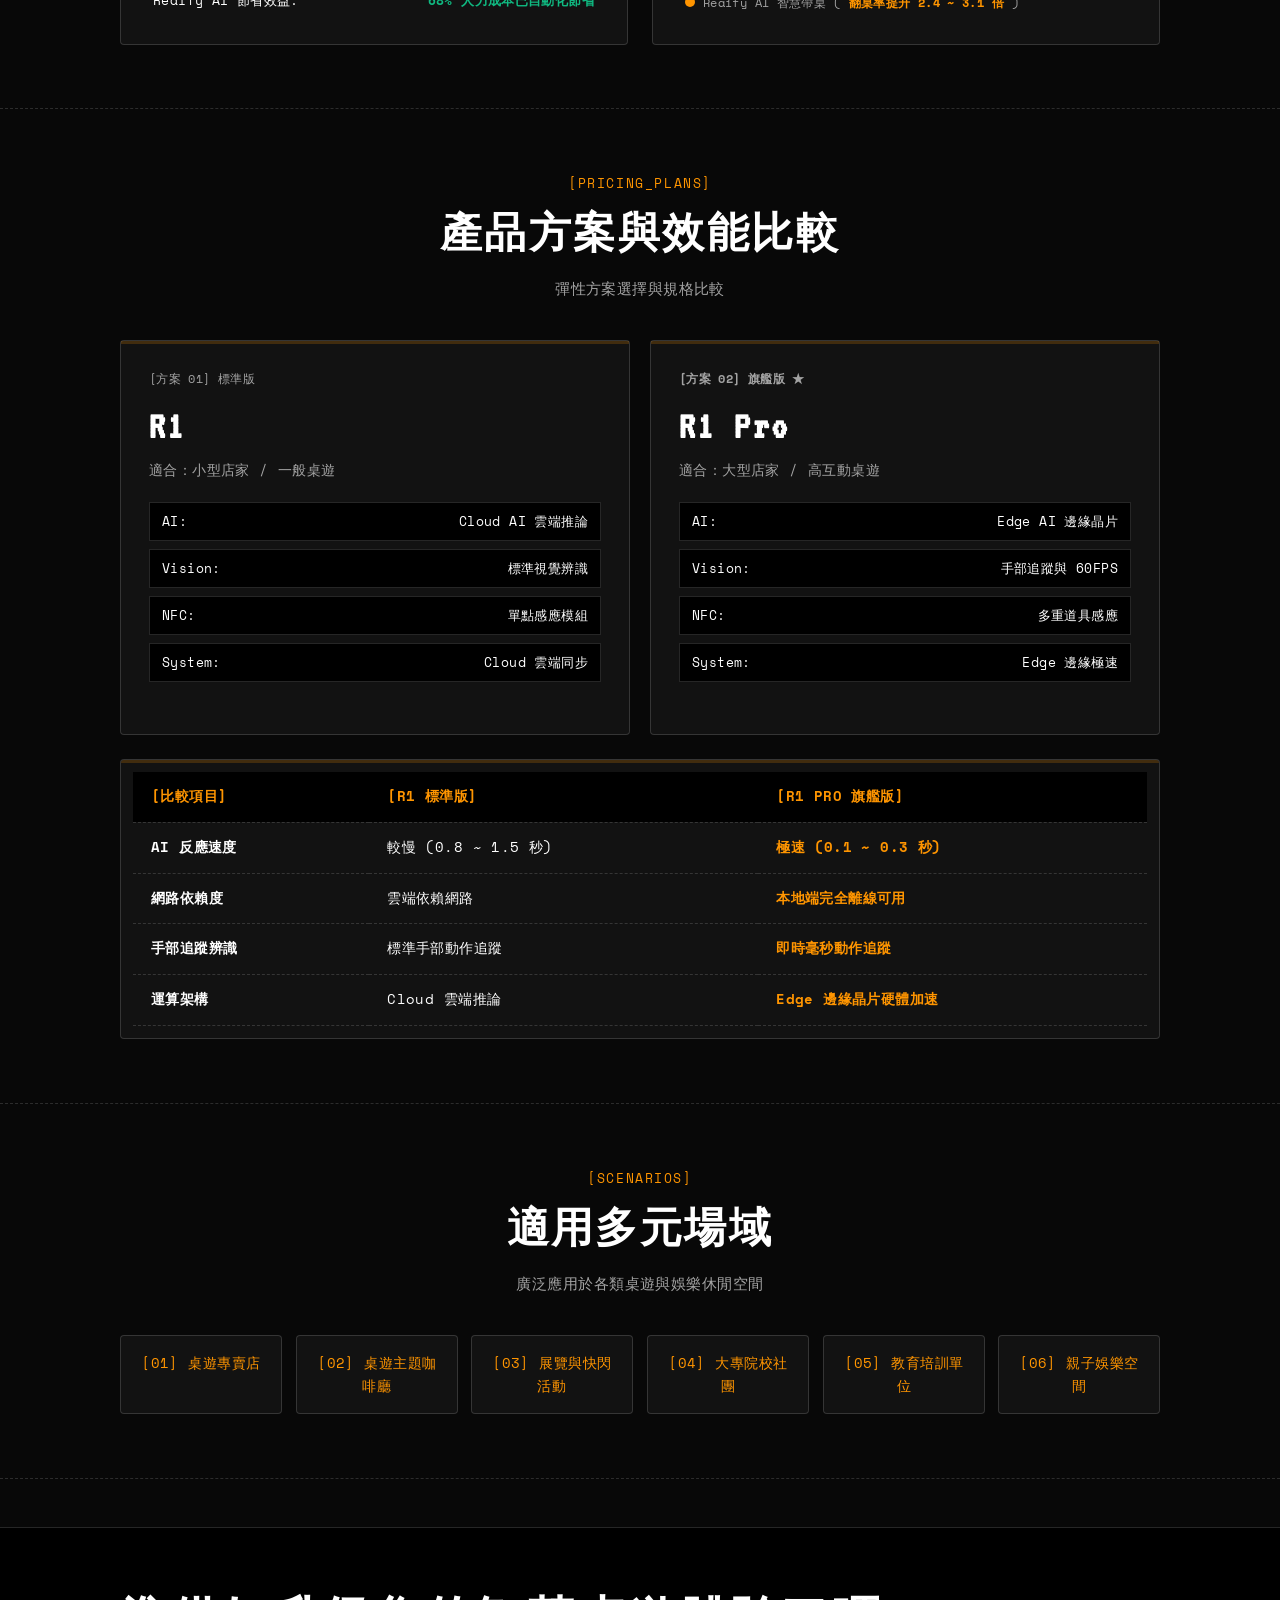
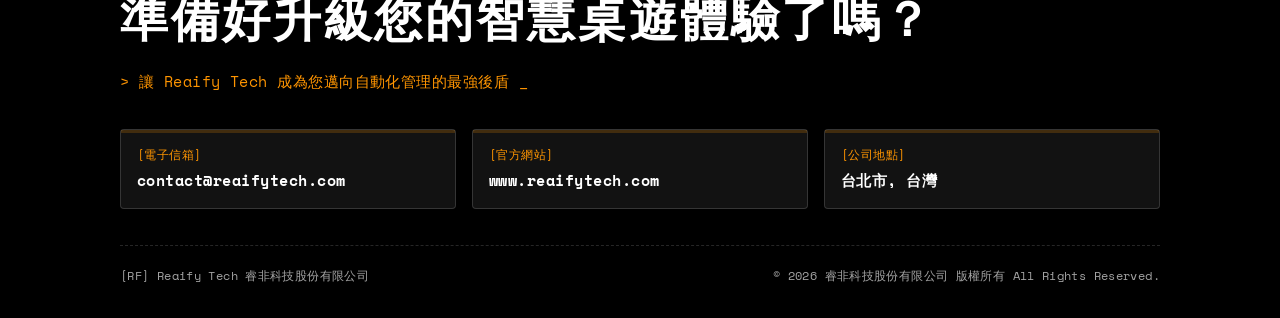
==== commit a872c5e9: "feat: Integrated solution spec matrix, updated merchant-centric AI latency and offline dependency sp" ====
--- a/index.html
+++ b/index.html
@@ -364,7 +364,7 @@
       </div>
     </section>
 
-    <!-- ⑥ 產品方案與比較 -->
+    <!-- ⑥ 店家痛點適配方案建議 -->
     <section id="products" class="section product-section">
       <div class="container">
         
@@ -388,9 +388,7 @@
               <div class="p-row"><span>System:</span> <span>Cloud 雲端同步</span></div>
             </div>
 
-            <div class="plan-foot-consult font-mono">
-              <a href="#contact" class="btn-terminal-primary" style="display: block; width: 100%; text-align: center; padding: 8px 0;">&lt; 免費店家痛點評估諮詢 &gt;</a>
-            </div>
+            
           </div>
 
           <div class="nothing-card plan-term-card glyph-led-interactive tilt-card">
@@ -406,9 +404,7 @@
               <div class="p-row"><span>System:</span> <span>Edge 邊緣極速</span></div>
             </div>
 
-            <div class="plan-foot-consult font-mono">
-              <a href="#contact" class="btn-terminal-primary" style="display: block; width: 100%; text-align: center; padding: 8px 0;">&lt; 專案客製痛點規劃諮詢 &gt;</a>
-            </div>
+            
           </div>
         </div>
 
@@ -425,17 +421,22 @@
             </thead>
             <tbody>
               <tr>
-                <td class="m-head">AI 回應速度</td>
-                <td>雲端響應 ( ~0.8 秒 )</td>
-                <td class="t-amber">毫秒極速 ( &lt; 0.1 秒 )</td>
+                <td class="m-head">AI 反應速度</td>
+                <td>較慢 (0.8 ~ 1.5 秒)</td>
+                <td class="t-amber">極速 (0.1 ~ 0.3 秒)</td>
+              </tr>
+              <tr>
+                <td class="m-head">網路依賴度</td>
+                <td>雲端依賴網路</td>
+                <td class="t-amber">本地端完全離線可用</td>
               </tr>
               <tr>
                 <td class="m-head">手部追蹤辨識</td>
-                <td>30 幀/秒 穩定辨識</td>
-                <td class="t-amber">60 幀/秒 極速自動追蹤</td>
+                <td>標準手部動作追蹤</td>
+                <td class="t-amber">即時毫秒動作追蹤</td>
               </tr>
               <tr>
-                <td class="metric-head">運算架構</td>
+                <td class="m-head">運算架構</td>
                 <td>Cloud 雲端推論</td>
                 <td class="t-amber">Edge 邊緣晶片硬體加速</td>
               </tr>
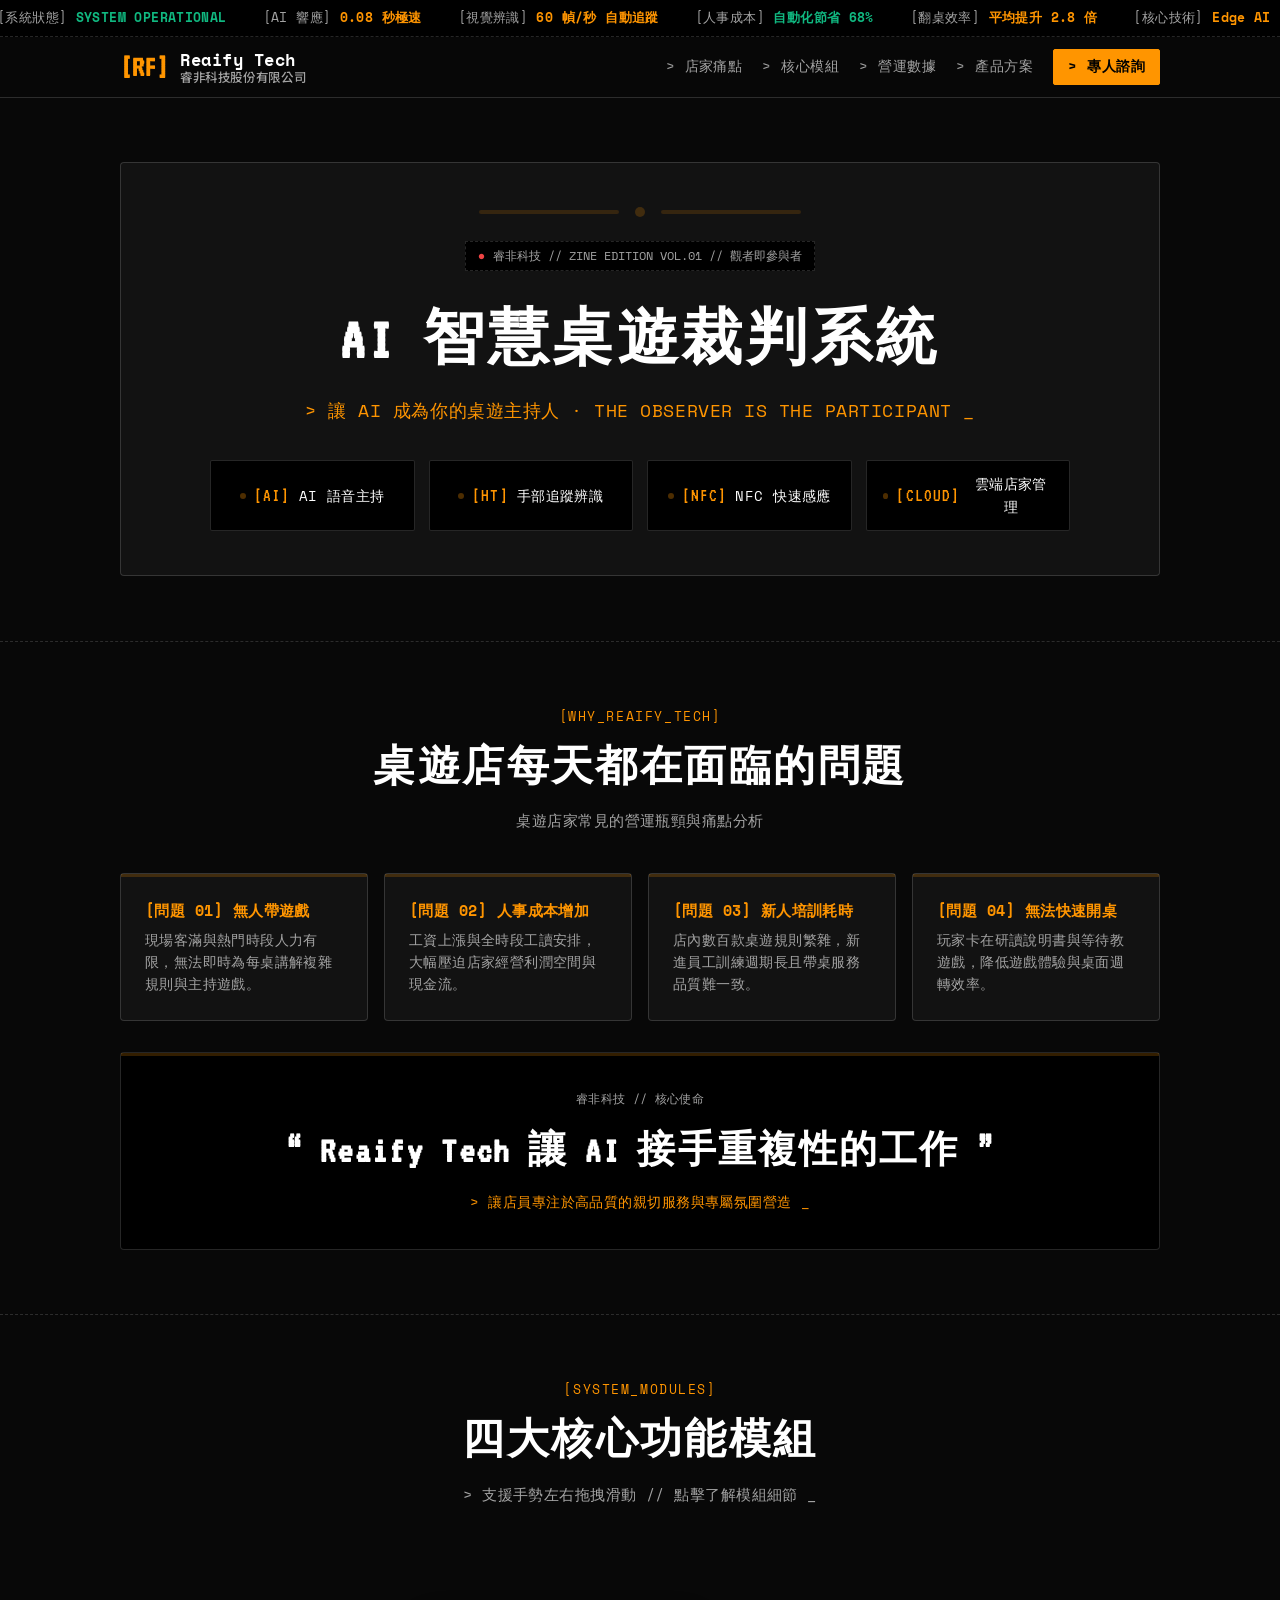
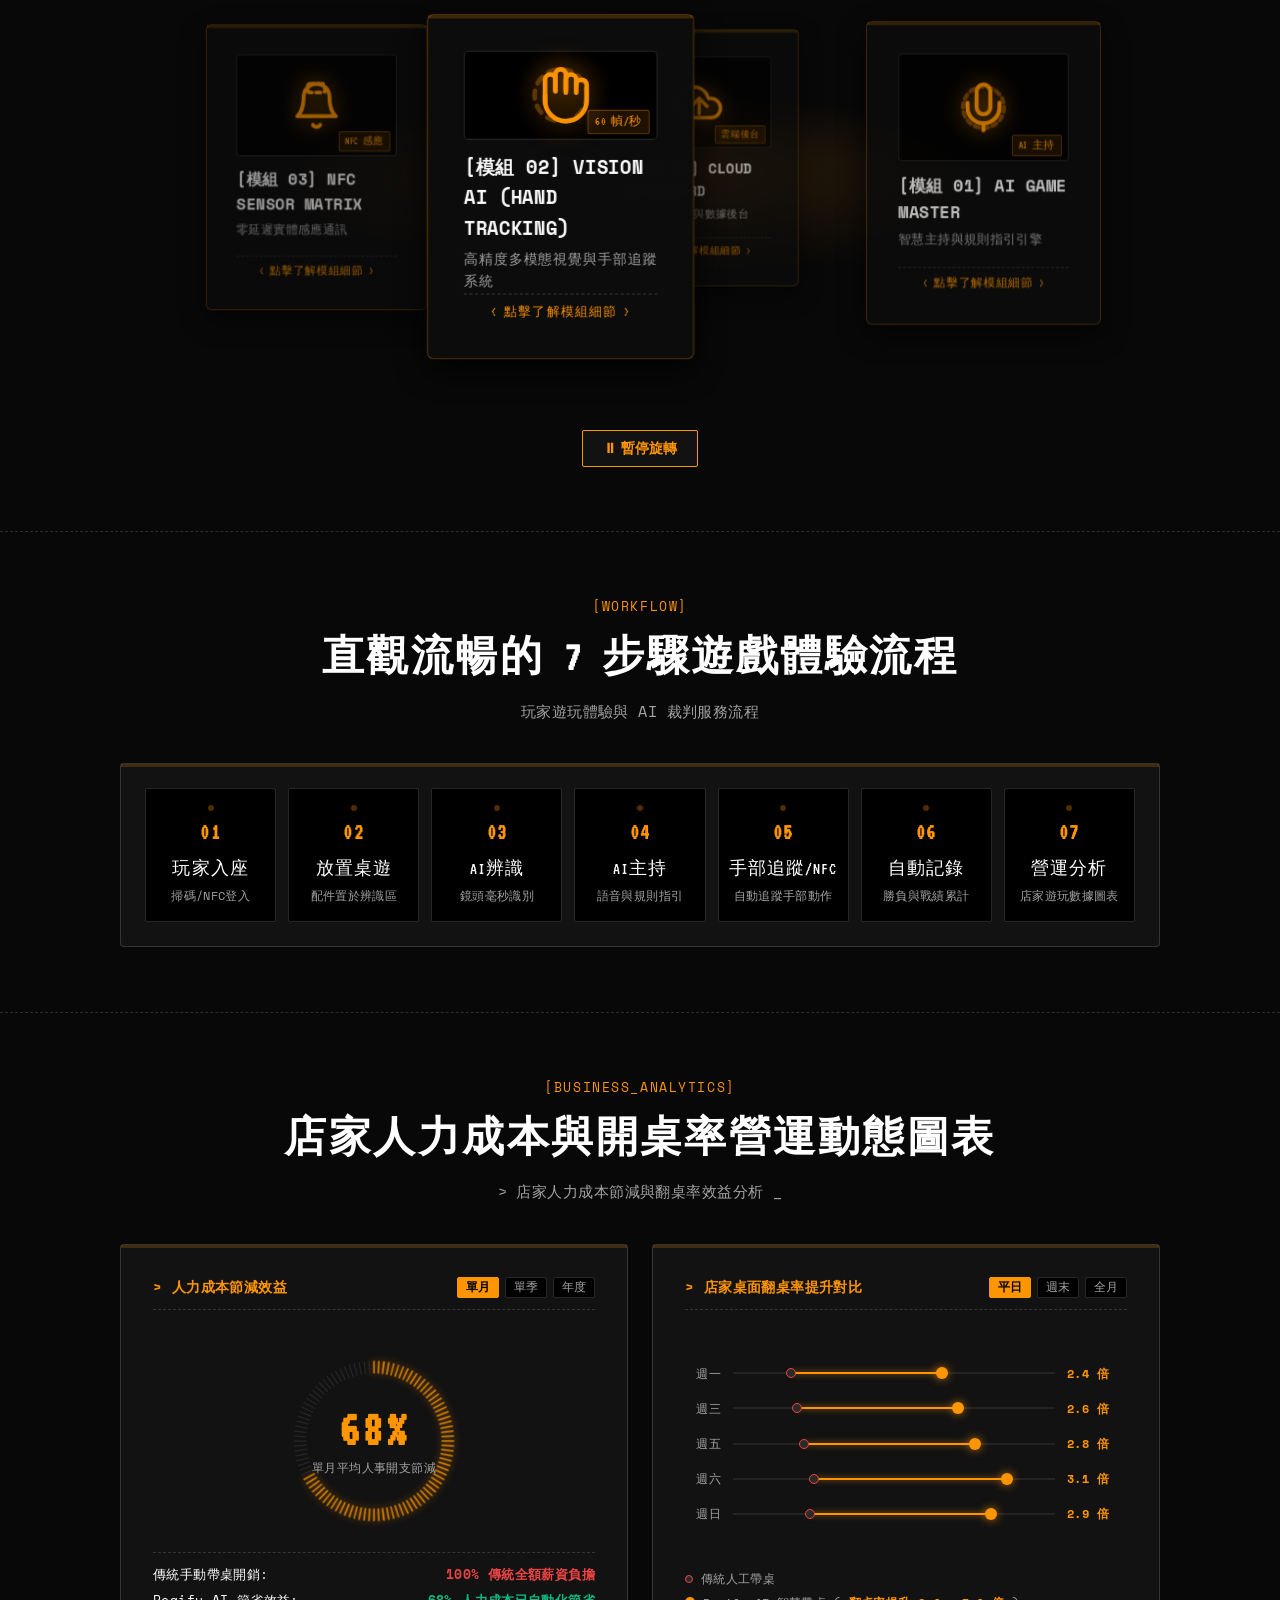
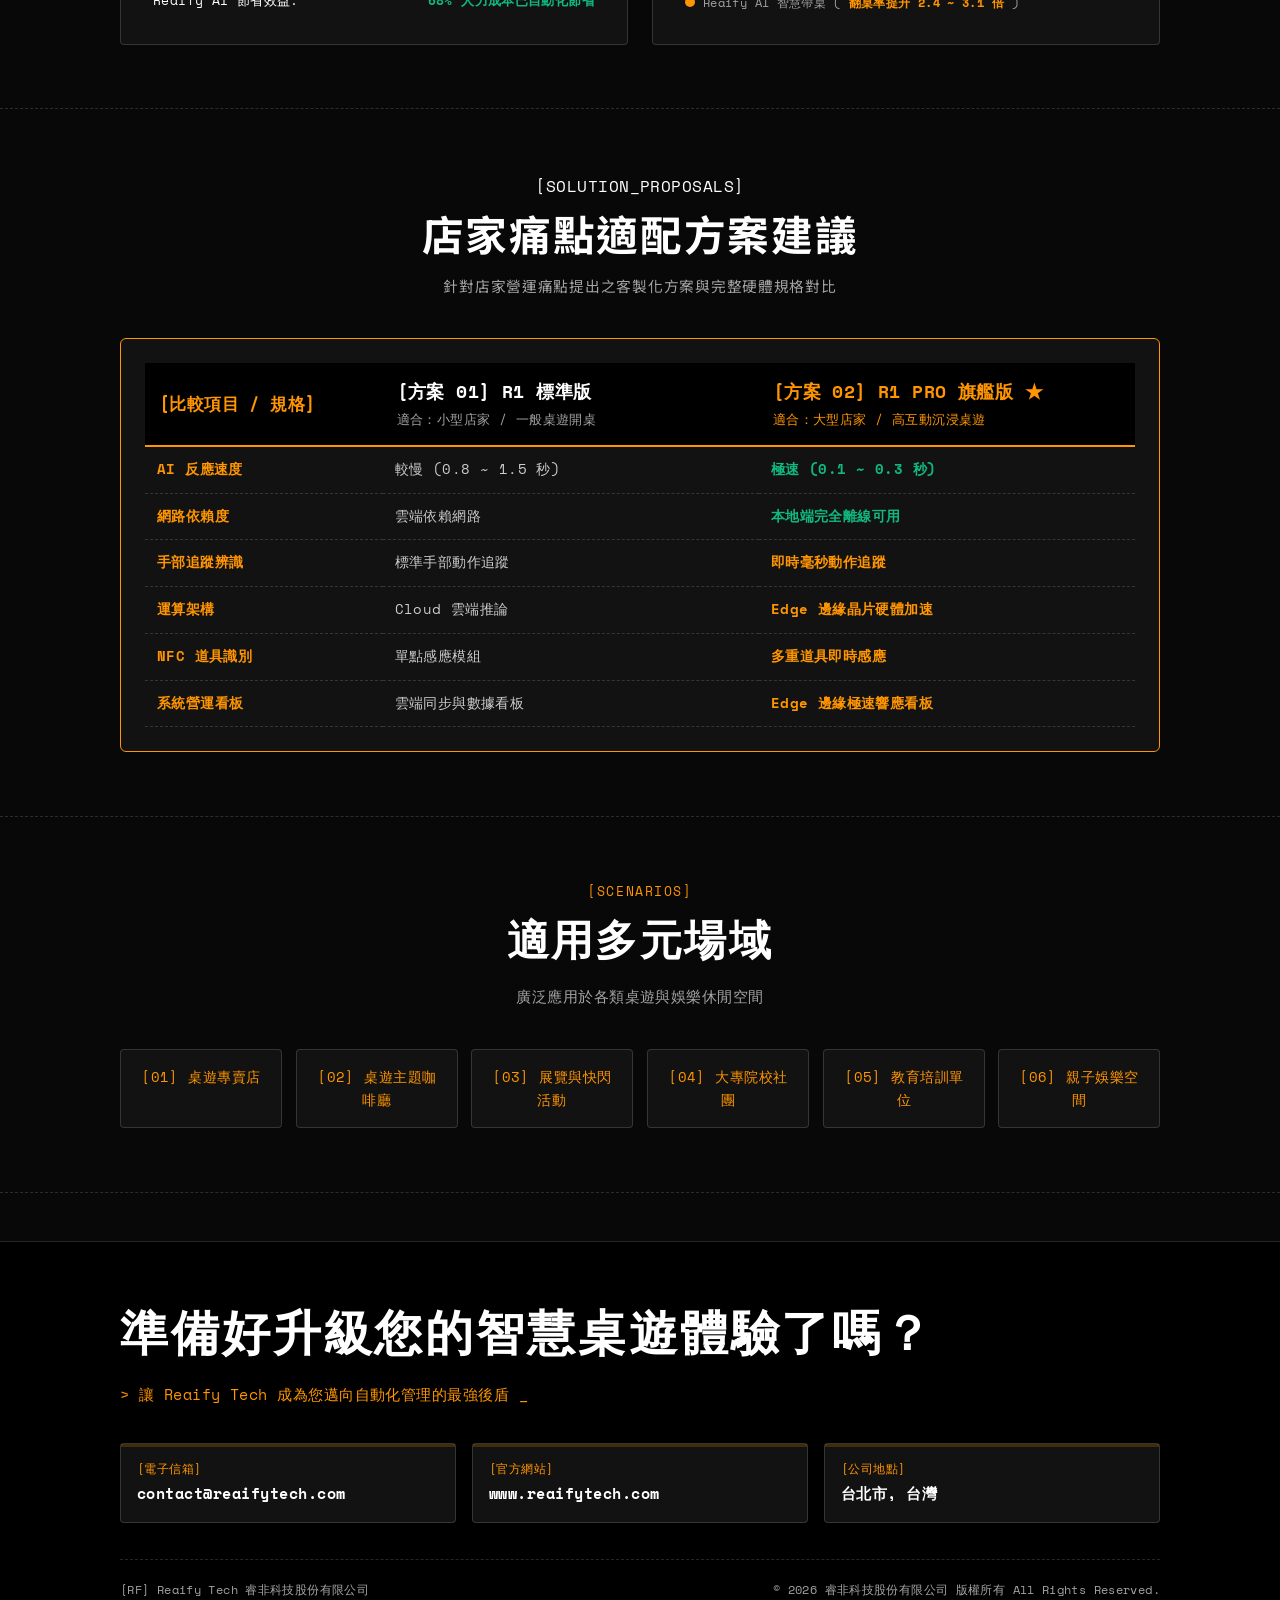
==== commit a3c4a6ef: "fix: Completely remove redundant old product cards in index.html and unify into single spec matrix" ====
--- a/index.html
+++ b/index.html
@@ -366,86 +366,65 @@
 
     <!-- ⑥ 店家痛點適配方案建議 -->
     <section id="products" class="section product-section">
-      <div class="container">
-        
-        <div class="section-header text-center">
-          <div class="ascii-tag">[PRICING_PLANS]</div>
-          <h2 class="section-title font-dot">產品方案與效能比較</h2>
-          <p class="section-desc font-mono">彈性方案選擇與規格比較</p>
-        </div>
-
-        <div class="products-terminal-grid">
-          <div class="nothing-card plan-term-card glyph-led-interactive tilt-card">
-            <div class="led-top-strip"></div>
-            <div class="plan-tag font-mono">[方案 01] 標準版</div>
-            <h3 class="plan-code-name font-dot">R1</h3>
-            <p class="plan-code-fit font-mono">適合：小型店家 / 一般桌遊</p>
-
-            <div class="plan-specs-list font-mono">
-              <div class="p-row"><span>AI:</span> <span>Cloud AI 雲端推論</span></div>
-              <div class="p-row"><span>Vision:</span> <span>標準視覺辨識</span></div>
-              <div class="p-row"><span>NFC:</span> <span>單點感應模組</span></div>
-              <div class="p-row"><span>System:</span> <span>Cloud 雲端同步</span></div>
-            </div>
-
-            
-          </div>
-
-          <div class="nothing-card plan-term-card glyph-led-interactive tilt-card">
-            <div class="led-top-strip"></div>
-            <div class="plan-tag font-mono t-amber">[方案 02] 旗艦版 ★</div>
-            <h3 class="plan-code-name font-dot t-amber">R1 Pro</h3>
-            <p class="plan-code-fit font-mono">適合：大型店家 / 高互動桌遊</p>
-
-            <div class="plan-specs-list font-mono">
-              <div class="p-row"><span>AI:</span> <span>Edge AI 邊緣晶片</span></div>
-              <div class="p-row"><span>Vision:</span> <span>手部追蹤與 60FPS</span></div>
-              <div class="p-row"><span>NFC:</span> <span>多重道具感應</span></div>
-              <div class="p-row"><span>System:</span> <span>Edge 邊緣極速</span></div>
-            </div>
-
-            
-          </div>
-        </div>
-
-        <!-- 效能表格 -->
-        <div class="nothing-card table-nothing-card glyph-led-interactive tilt-card" style="margin-top: 24px;">
-          <div class="led-top-strip"></div>
-          <table class="bloomberg-table font-mono">
-            <thead>
-              <tr>
-                <th>[比較項目]</th>
-                <th>[R1 標準版]</th>
-                <th>[R1 PRO 旗艦版]</th>
-              </tr>
-            </thead>
-            <tbody>
-              <tr>
-                <td class="m-head">AI 反應速度</td>
-                <td>較慢 (0.8 ~ 1.5 秒)</td>
-                <td class="t-amber">極速 (0.1 ~ 0.3 秒)</td>
-              </tr>
-              <tr>
-                <td class="m-head">網路依賴度</td>
-                <td>雲端依賴網路</td>
-                <td class="t-amber">本地端完全離線可用</td>
-              </tr>
-              <tr>
-                <td class="m-head">手部追蹤辨識</td>
-                <td>標準手部動作追蹤</td>
-                <td class="t-amber">即時毫秒動作追蹤</td>
-              </tr>
-              <tr>
-                <td class="m-head">運算架構</td>
-                <td>Cloud 雲端推論</td>
-                <td class="t-amber">Edge 邊緣晶片硬體加速</td>
-              </tr>
-            </tbody>
-          </table>
-        </div>
-
-      </div>
-    </section>
+    <div class="container">
+      <div class="section-header text-center">
+        <span class="section-tag font-mono">[SOLUTION_PROPOSALS]</span>
+        <h2 class="section-title">店家痛點適配方案建議</h2>
+        <p class="section-desc">針對店家營運痛點提出之客製化方案與完整硬體規格對比</p>
+      </div>
+
+      <!-- 唯一一站式整合比較矩陣 (完全移除上方重複舊卡片) -->
+      <div class="plans-matrix-wrapper" style="background: var(--c-card-bg); border: 1px solid var(--c-amber); border-radius: 6px; padding: 24px; margin-top: 24px;">
+        <table class="bloomberg-table font-mono" style="width: 100%; border-collapse: collapse;">
+          <thead>
+            <tr style="border-bottom: 2px solid var(--c-amber);">
+              <th style="padding: 14px; text-align: left; font-size: 1.05rem; color: var(--c-amber);">[比較項目 / 規格]</th>
+              <th style="padding: 14px; text-align: left; font-size: 1.15rem; color: #FFFFFF; width: 38%;">
+                [方案 01] R1 標準版
+                <div style="font-size: 0.8rem; color: var(--c-text-muted); font-weight: normal; margin-top: 4px;">適合：小型店家 / 一般桌遊開桌</div>
+              </th>
+              <th style="padding: 14px; text-align: left; font-size: 1.15rem; color: var(--c-amber); width: 38%;">
+                [方案 02] R1 PRO 旗艦版 ★
+                <div style="font-size: 0.8rem; color: var(--c-amber); font-weight: normal; margin-top: 4px;">適合：大型店家 / 高互動沉浸桌遊</div>
+              </th>
+            </tr>
+          </thead>
+          <tbody>
+            <tr style="border-bottom: 1px dashed var(--c-border-dot);">
+              <td class="m-head" style="padding: 12px; font-weight: bold; color: var(--c-amber);">AI 反應速度</td>
+              <td style="padding: 12px; color: #CCCCCC;">較慢 (0.8 ~ 1.5 秒)</td>
+              <td class="t-amber" style="padding: 12px; color: var(--c-green); font-weight: bold;">極速 (0.1 ~ 0.3 秒)</td>
+            </tr>
+            <tr style="border-bottom: 1px dashed var(--c-border-dot);">
+              <td class="m-head" style="padding: 12px; font-weight: bold; color: var(--c-amber);">網路依賴度</td>
+              <td style="padding: 12px; color: #CCCCCC;">雲端依賴網路</td>
+              <td class="t-amber" style="padding: 12px; color: var(--c-green); font-weight: bold;">本地端完全離線可用</td>
+            </tr>
+            <tr style="border-bottom: 1px dashed var(--c-border-dot);">
+              <td class="m-head" style="padding: 12px; font-weight: bold; color: var(--c-amber);">手部追蹤辨識</td>
+              <td style="padding: 12px; color: #CCCCCC;">標準手部動作追蹤</td>
+              <td class="t-amber" style="padding: 12px; color: var(--c-amber); font-weight: bold;">即時毫秒動作追蹤</td>
+            </tr>
+            <tr style="border-bottom: 1px dashed var(--c-border-dot);">
+              <td class="m-head" style="padding: 12px; font-weight: bold; color: var(--c-amber);">運算架構</td>
+              <td style="padding: 12px; color: #CCCCCC;">Cloud 雲端推論</td>
+              <td class="t-amber" style="padding: 12px; color: var(--c-amber); font-weight: bold;">Edge 邊緣晶片硬體加速</td>
+            </tr>
+            <tr style="border-bottom: 1px dashed var(--c-border-dot);">
+              <td class="m-head" style="padding: 12px; font-weight: bold; color: var(--c-amber);">NFC 道具識別</td>
+              <td style="padding: 12px; color: #CCCCCC;">單點感應模組</td>
+              <td class="t-amber" style="padding: 12px; color: var(--c-amber); font-weight: bold;">多重道具即時感應</td>
+            </tr>
+            <tr>
+              <td class="m-head" style="padding: 12px; font-weight: bold; color: var(--c-amber);">系統營運看板</td>
+              <td style="padding: 12px; color: #CCCCCC;">雲端同步與數據看板</td>
+              <td class="t-amber" style="padding: 12px; color: var(--c-amber); font-weight: bold;">Edge 邊緣極速響應看板</td>
+            </tr>
+          </tbody>
+        </table>
+      </div>
+    </div>
+  </section>
 
     <!-- ⑦ 適用場域 -->
     <section id="applications" class="section app-section">
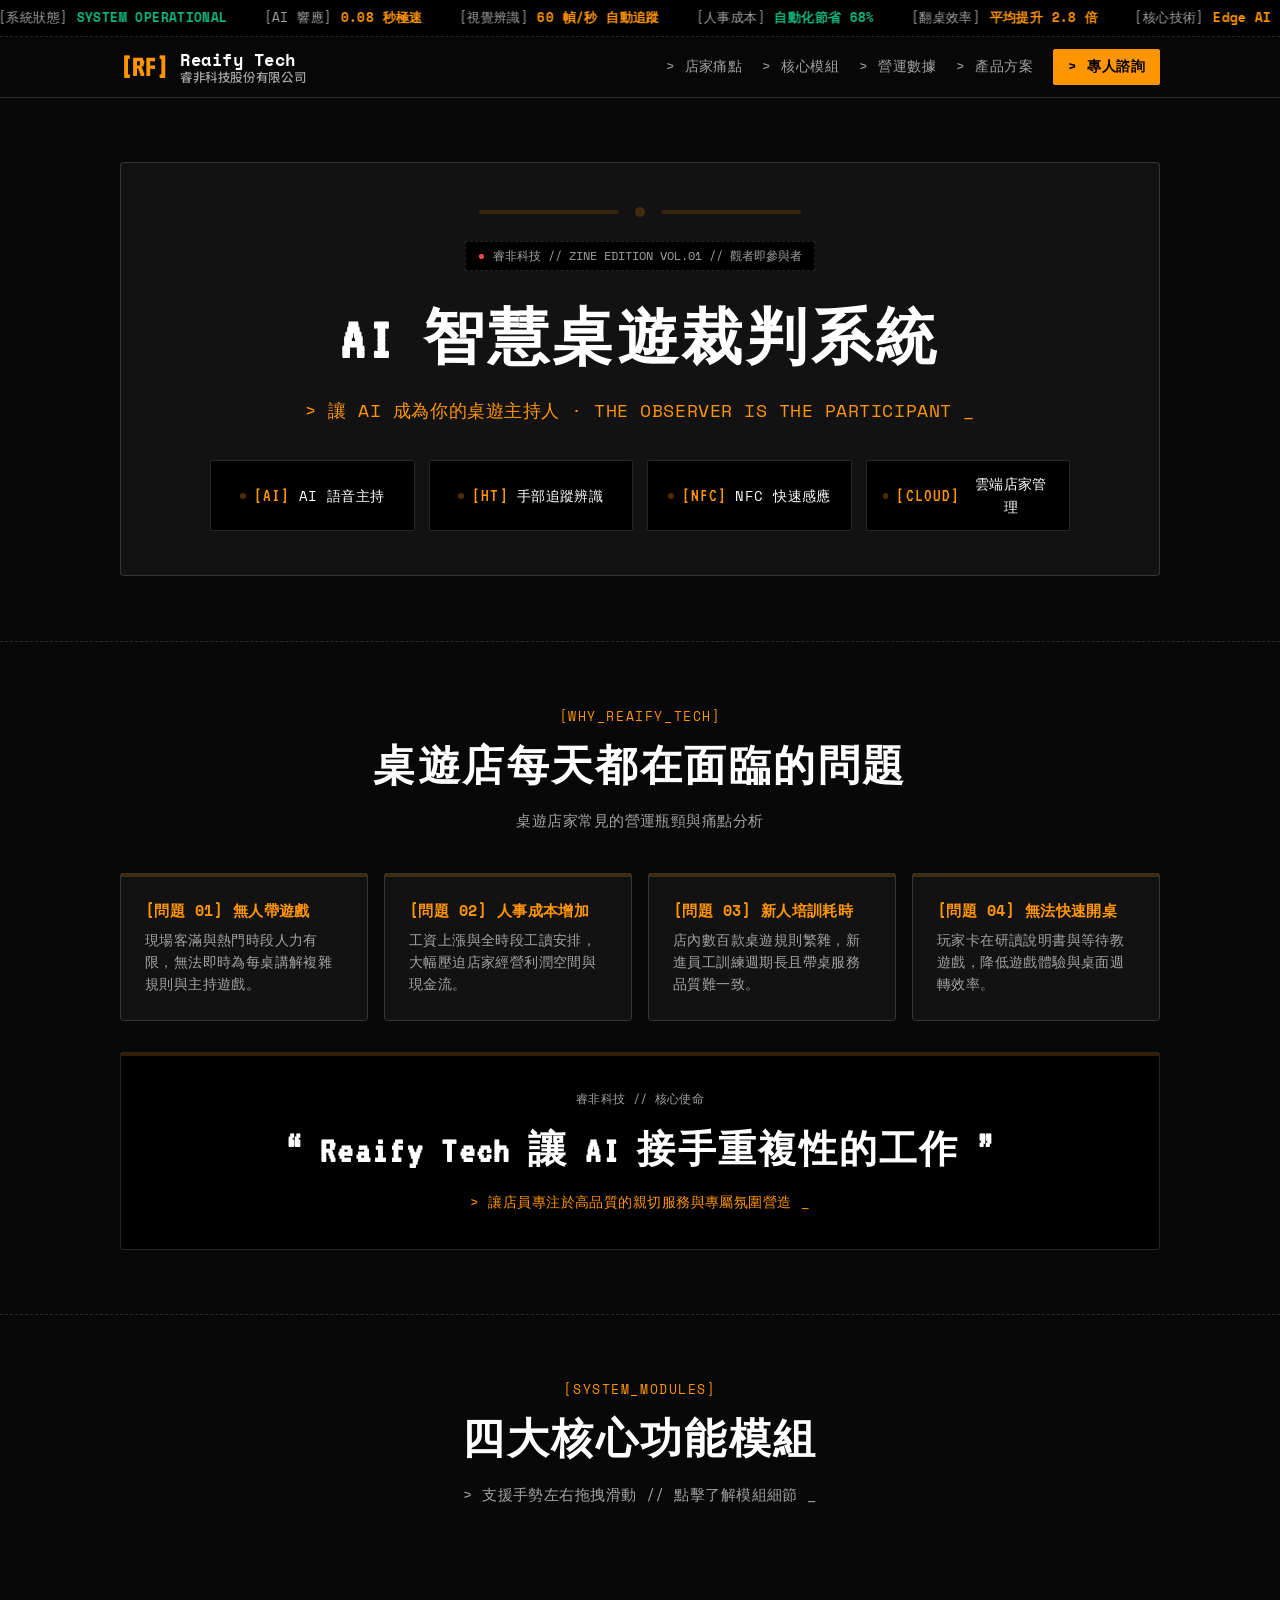
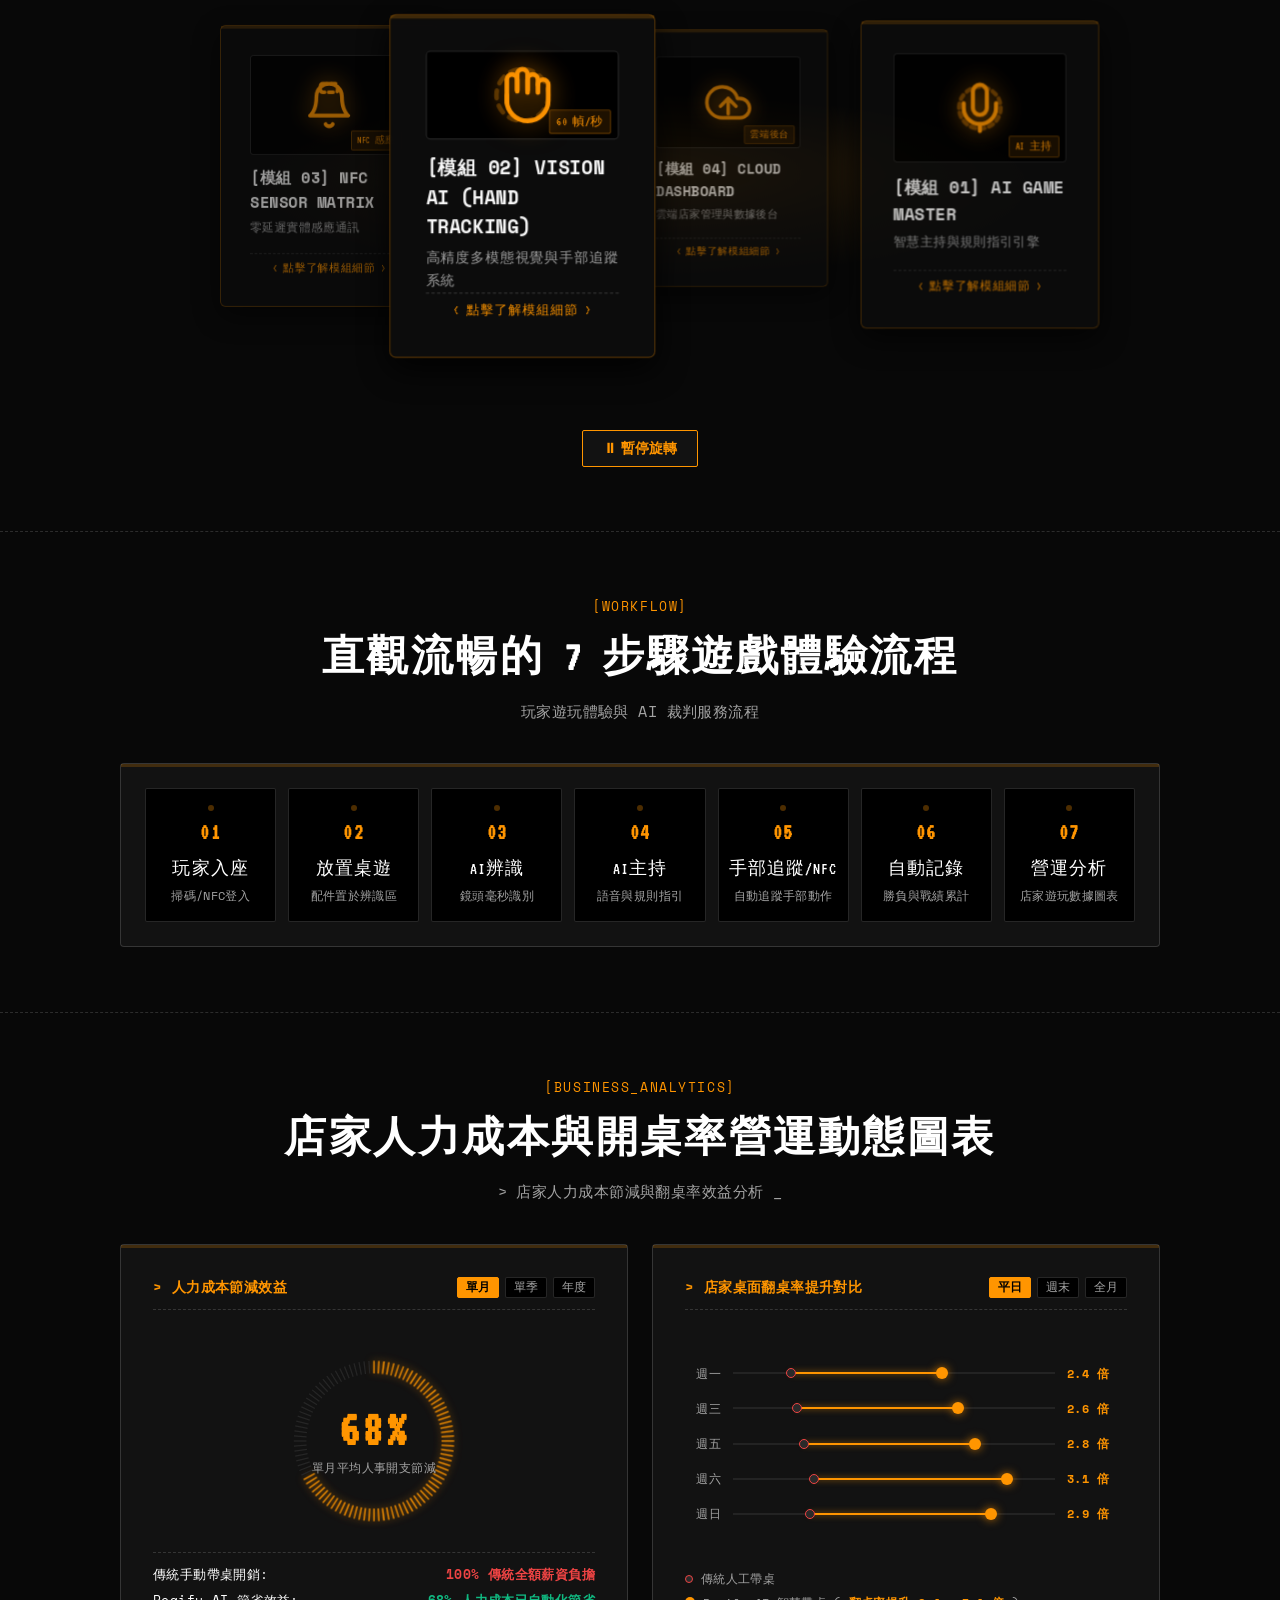
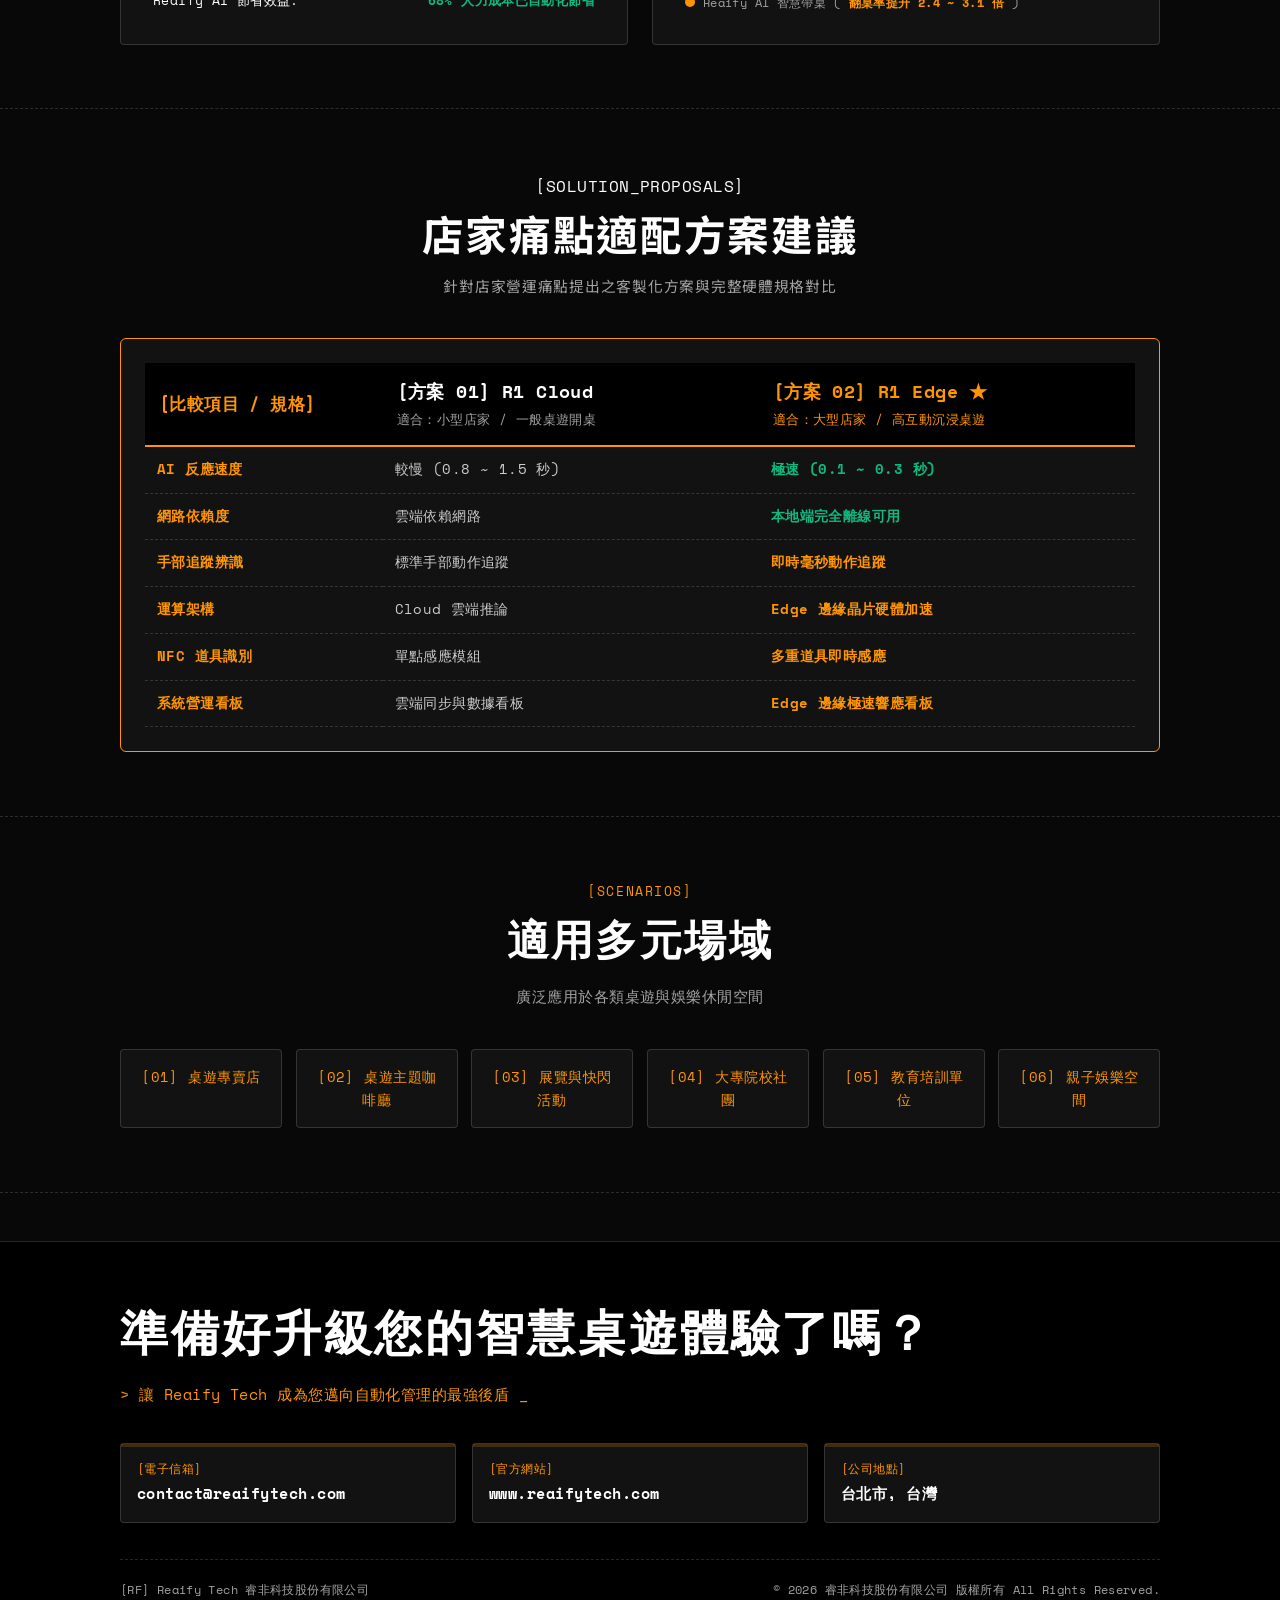
==== commit 40ebb8f3: "feat: Rename plan names to R1 Cloud and R1 Edge across website and DM poster" ====
--- a/index.html
+++ b/index.html
@@ -380,11 +380,11 @@
             <tr style="border-bottom: 2px solid var(--c-amber);">
               <th style="padding: 14px; text-align: left; font-size: 1.05rem; color: var(--c-amber);">[比較項目 / 規格]</th>
               <th style="padding: 14px; text-align: left; font-size: 1.15rem; color: #FFFFFF; width: 38%;">
-                [方案 01] R1 標準版
+                [方案 01] R1 Cloud
                 <div style="font-size: 0.8rem; color: var(--c-text-muted); font-weight: normal; margin-top: 4px;">適合：小型店家 / 一般桌遊開桌</div>
               </th>
               <th style="padding: 14px; text-align: left; font-size: 1.15rem; color: var(--c-amber); width: 38%;">
-                [方案 02] R1 PRO 旗艦版 ★
+                [方案 02] R1 Edge ★
                 <div style="font-size: 0.8rem; color: var(--c-amber); font-weight: normal; margin-top: 4px;">適合：大型店家 / 高互動沉浸桌遊</div>
               </th>
             </tr>
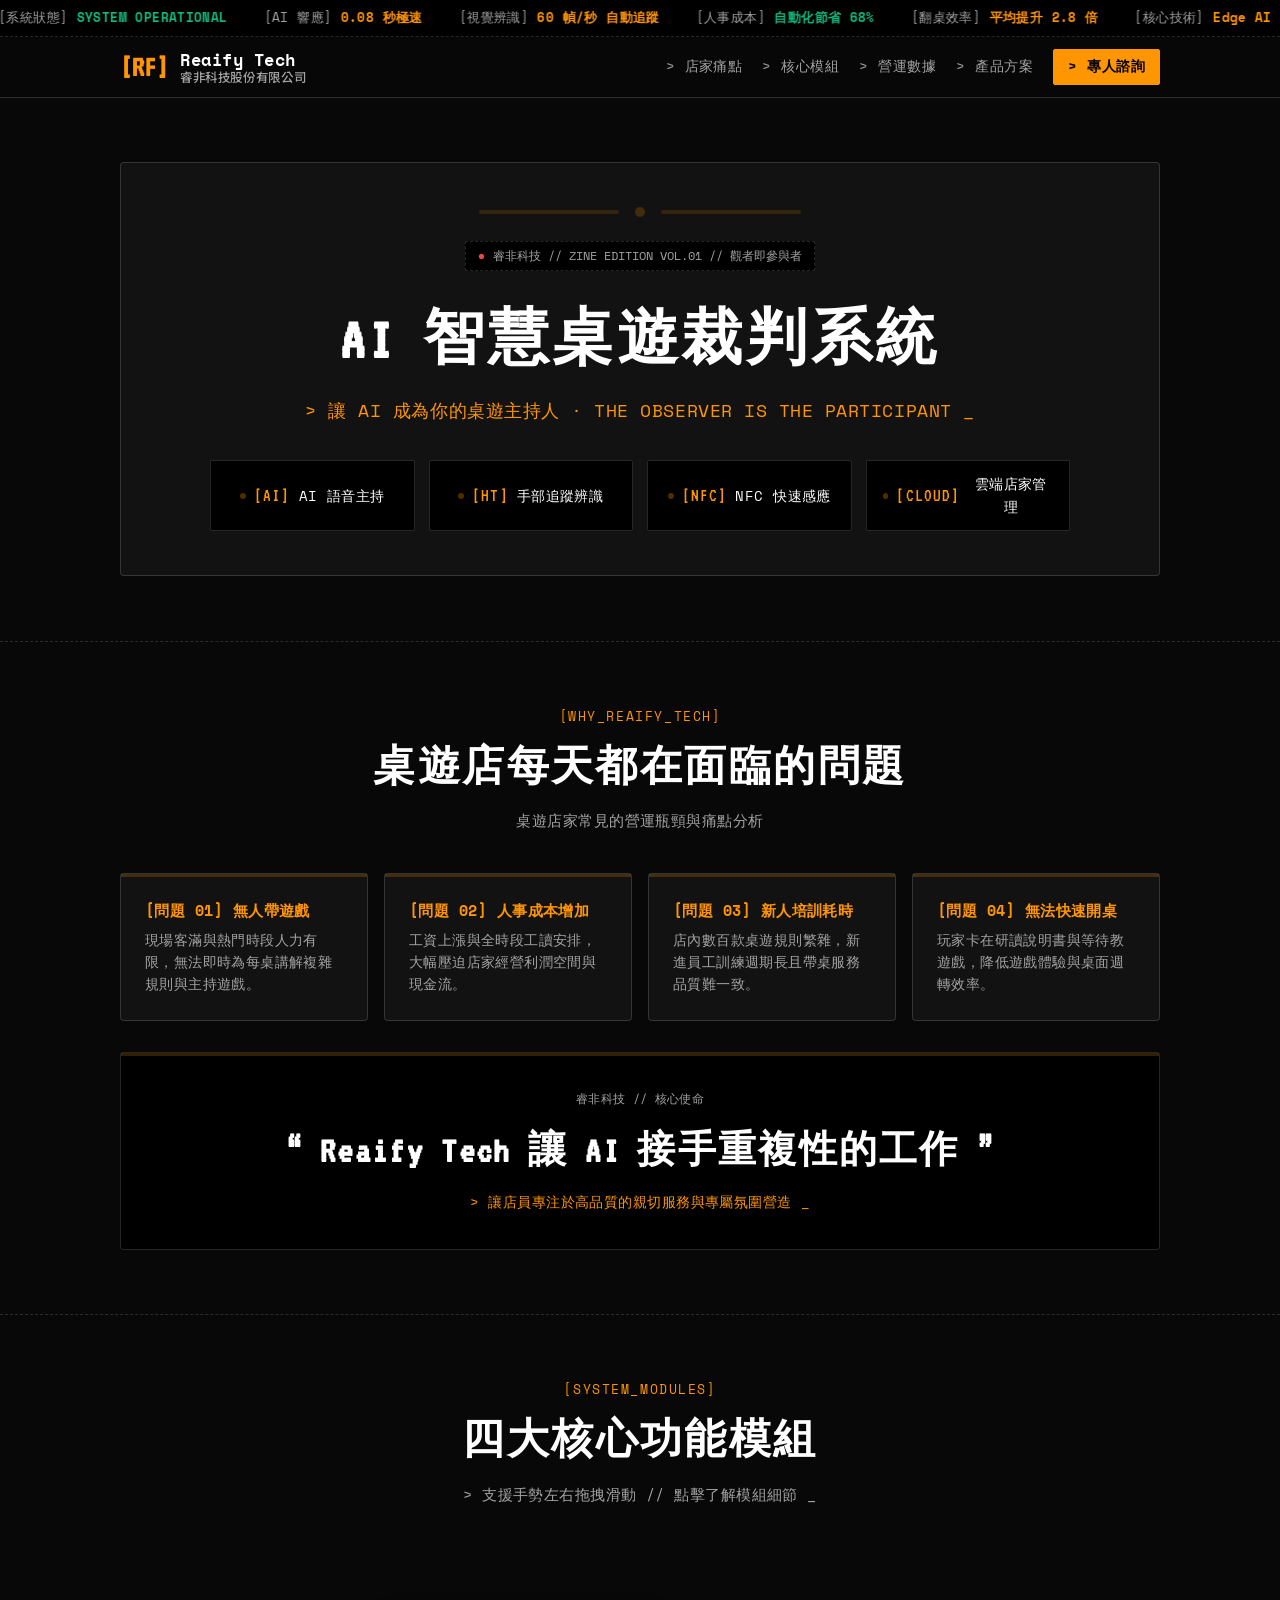
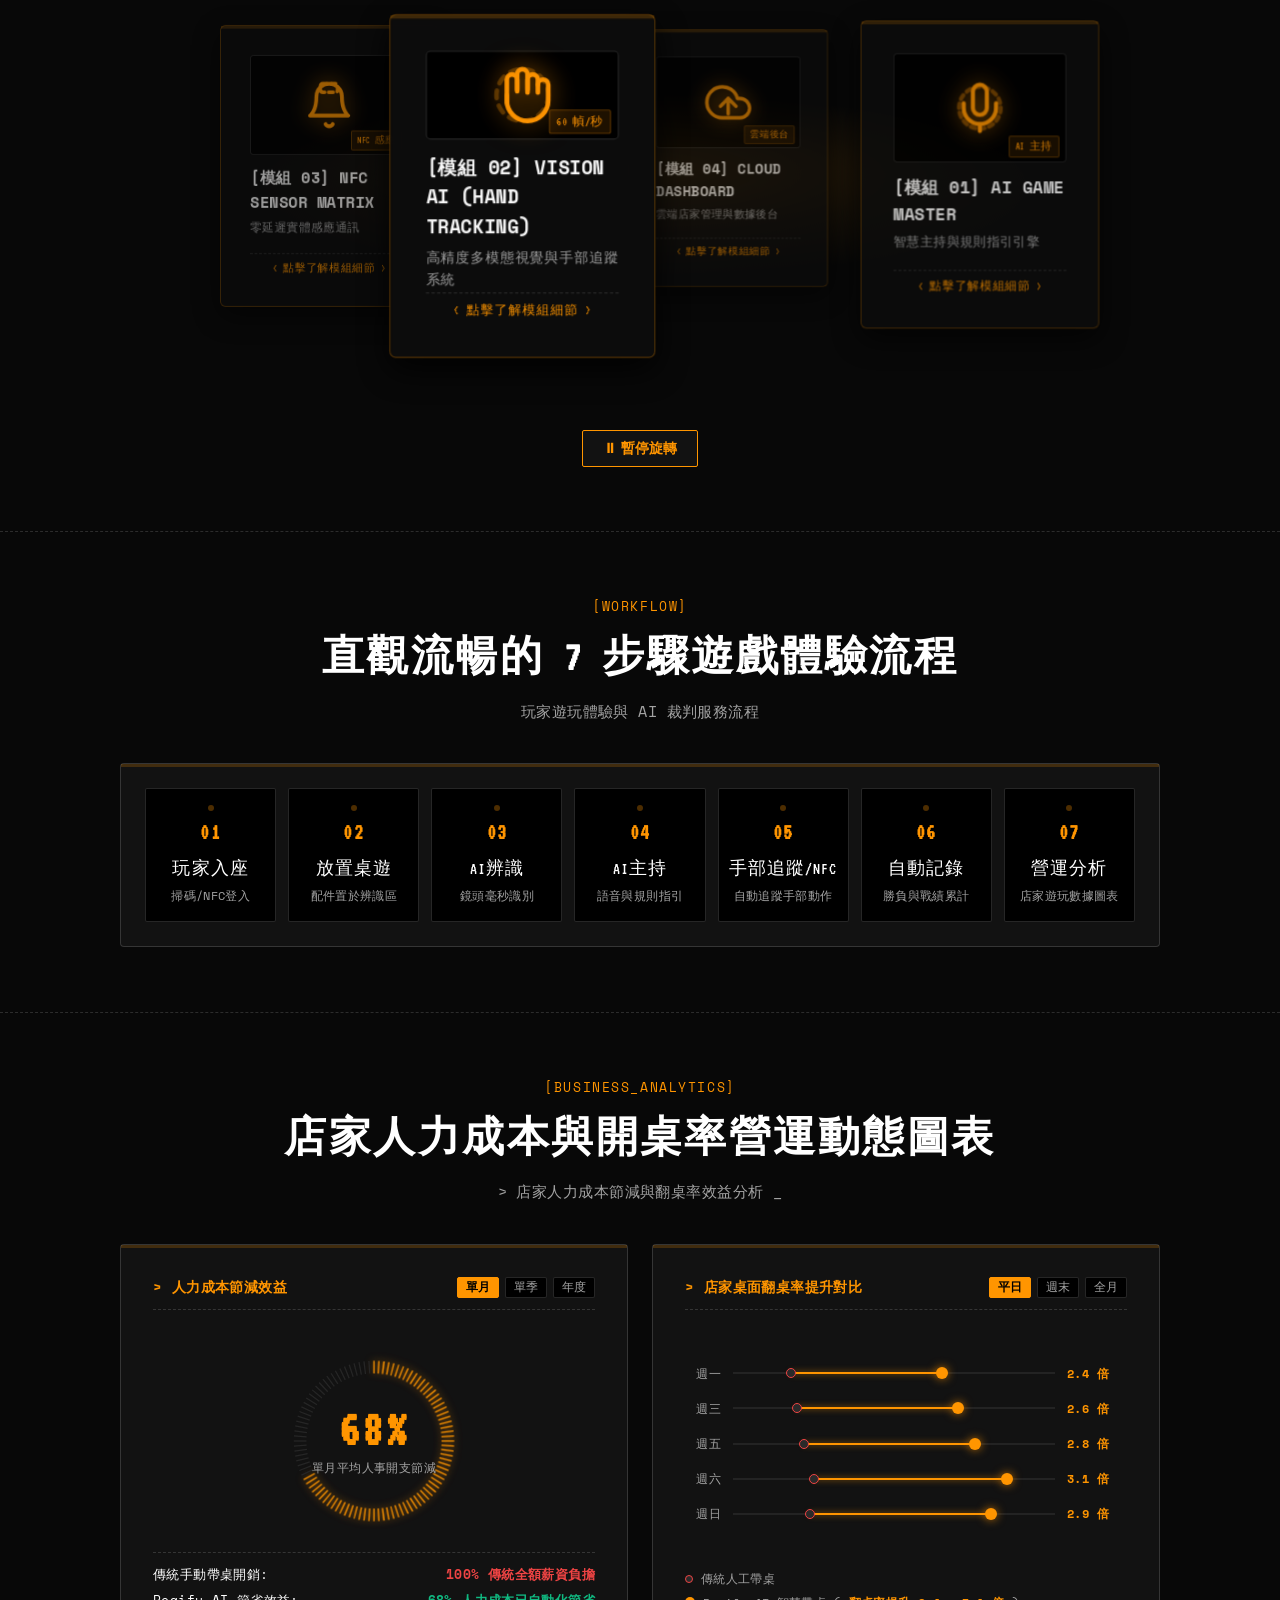
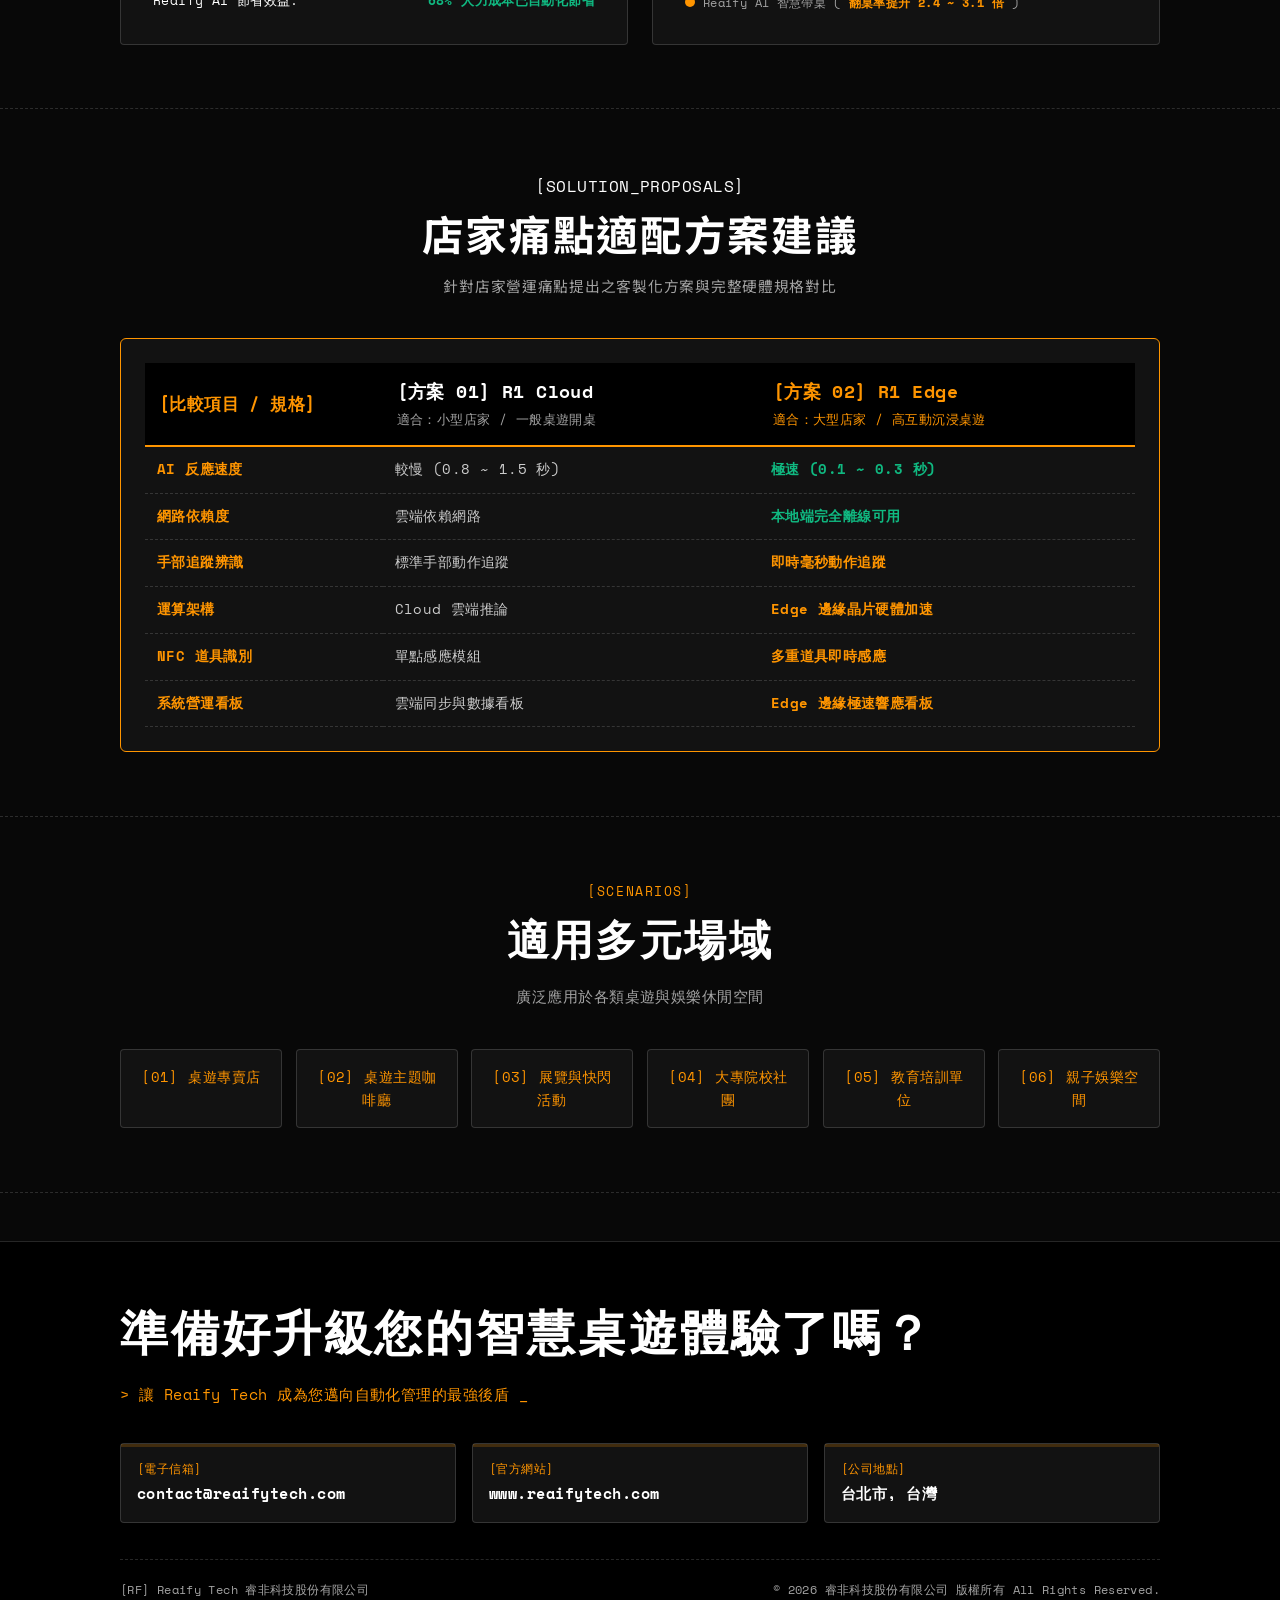
==== commit d863c457: "fix: Remove all star symbols and extra decoration marks from website and DM poster" ====
--- a/index.html
+++ b/index.html
@@ -384,7 +384,7 @@
                 <div style="font-size: 0.8rem; color: var(--c-text-muted); font-weight: normal; margin-top: 4px;">適合：小型店家 / 一般桌遊開桌</div>
               </th>
               <th style="padding: 14px; text-align: left; font-size: 1.15rem; color: var(--c-amber); width: 38%;">
-                [方案 02] R1 Edge ★
+                [方案 02] R1 Edge
                 <div style="font-size: 0.8rem; color: var(--c-amber); font-weight: normal; margin-top: 4px;">適合：大型店家 / 高互動沉浸桌遊</div>
               </th>
             </tr>
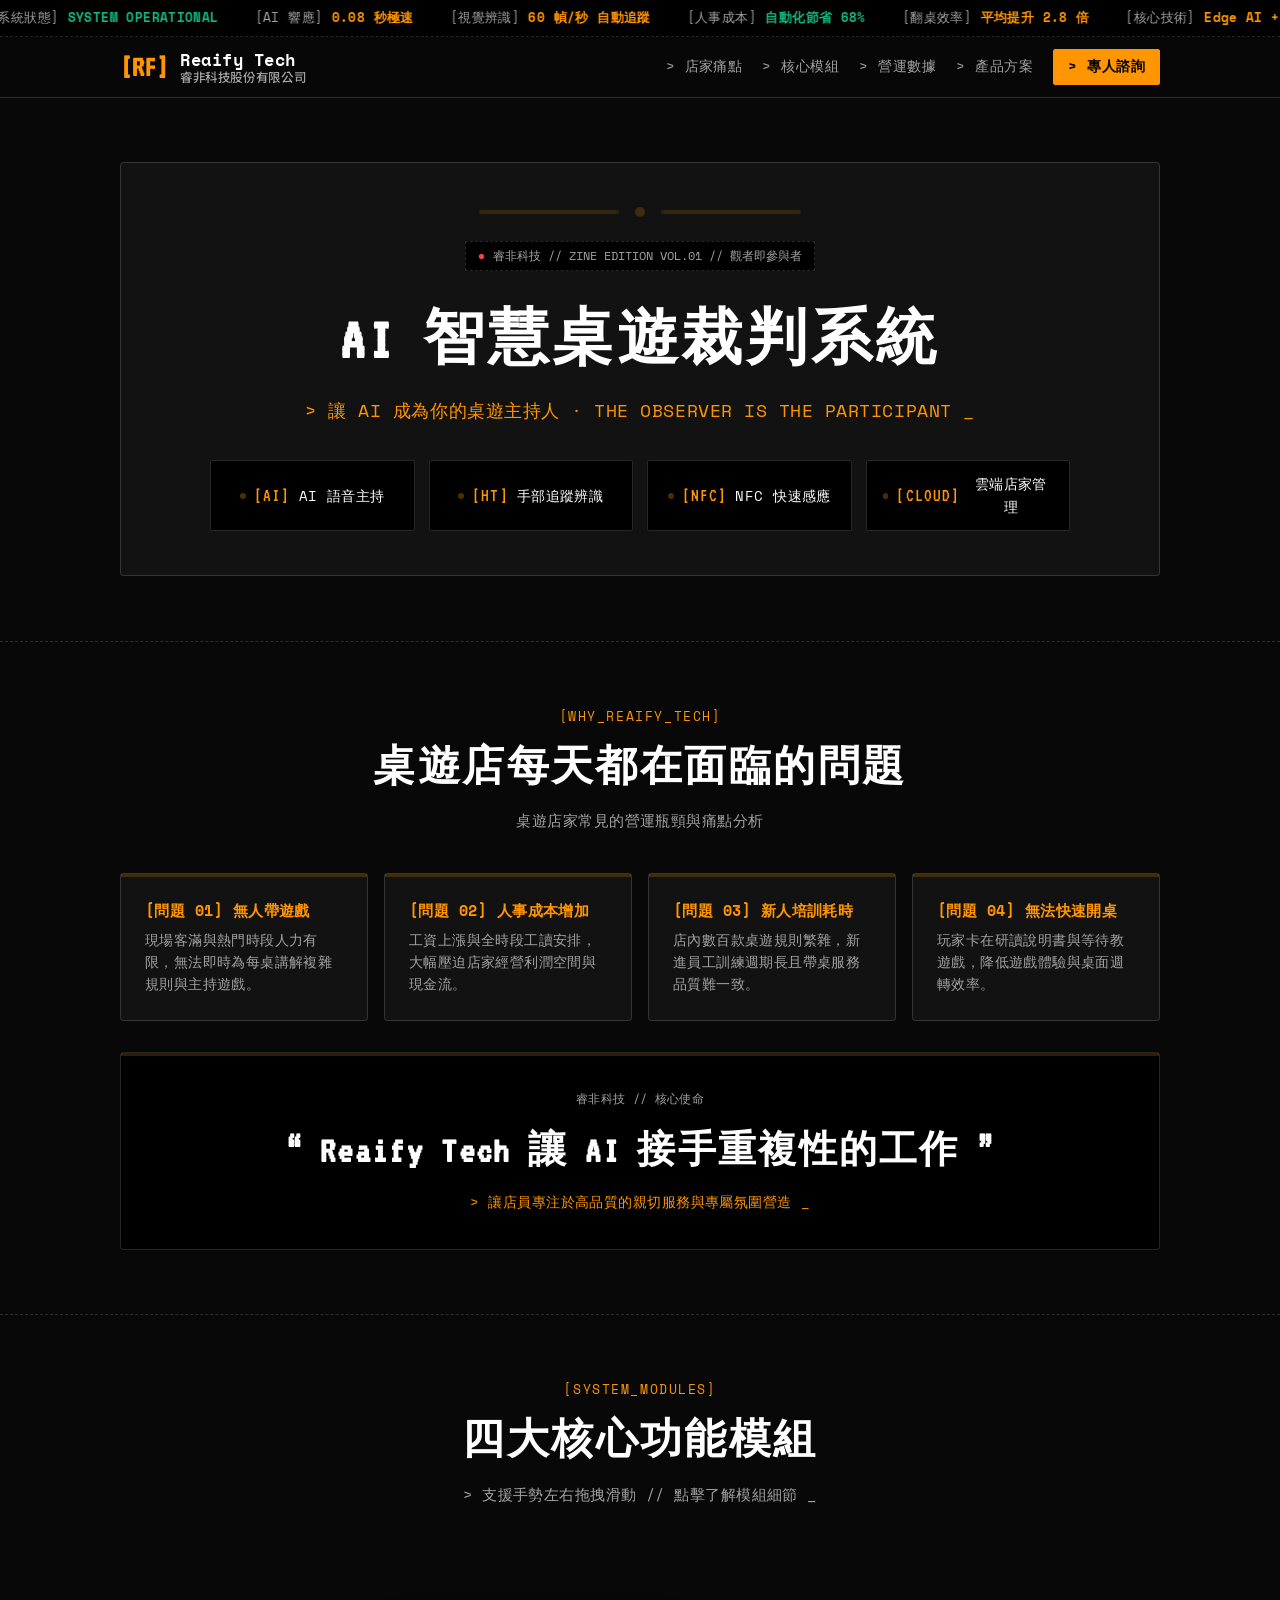
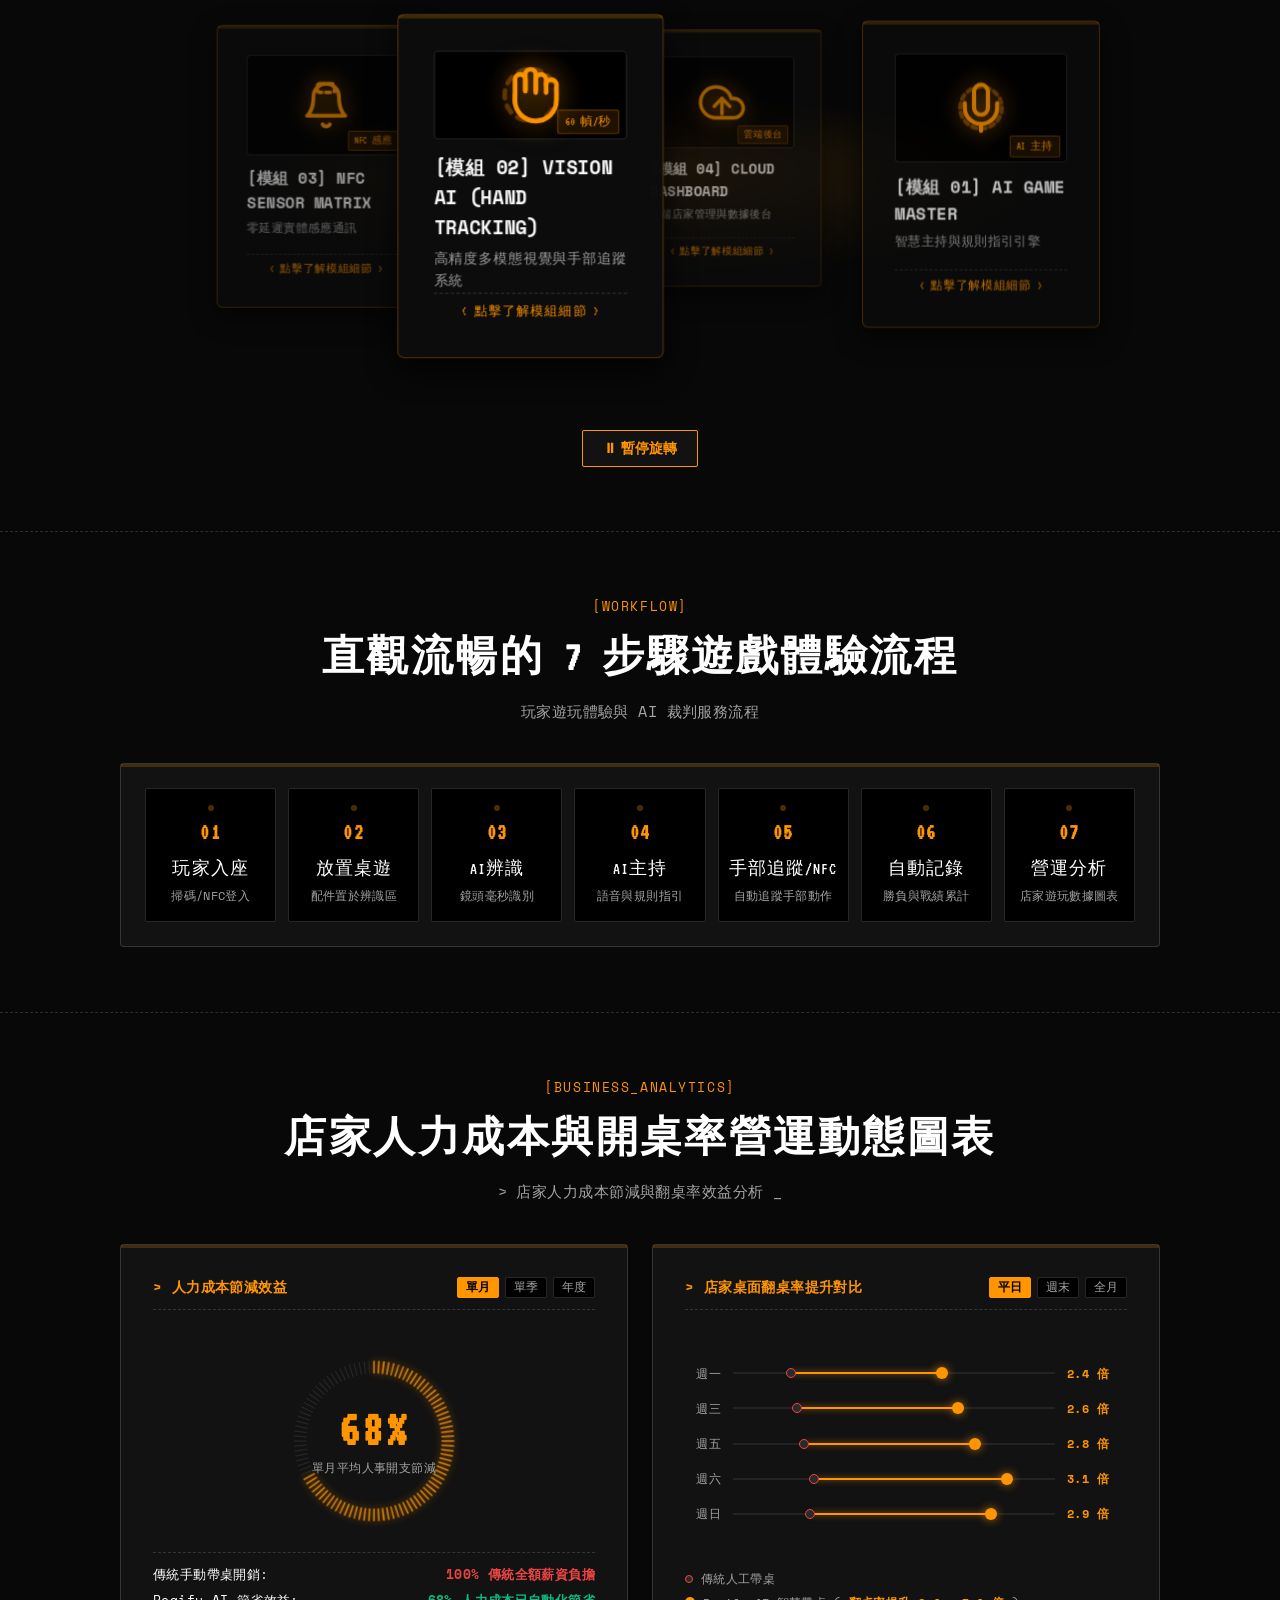
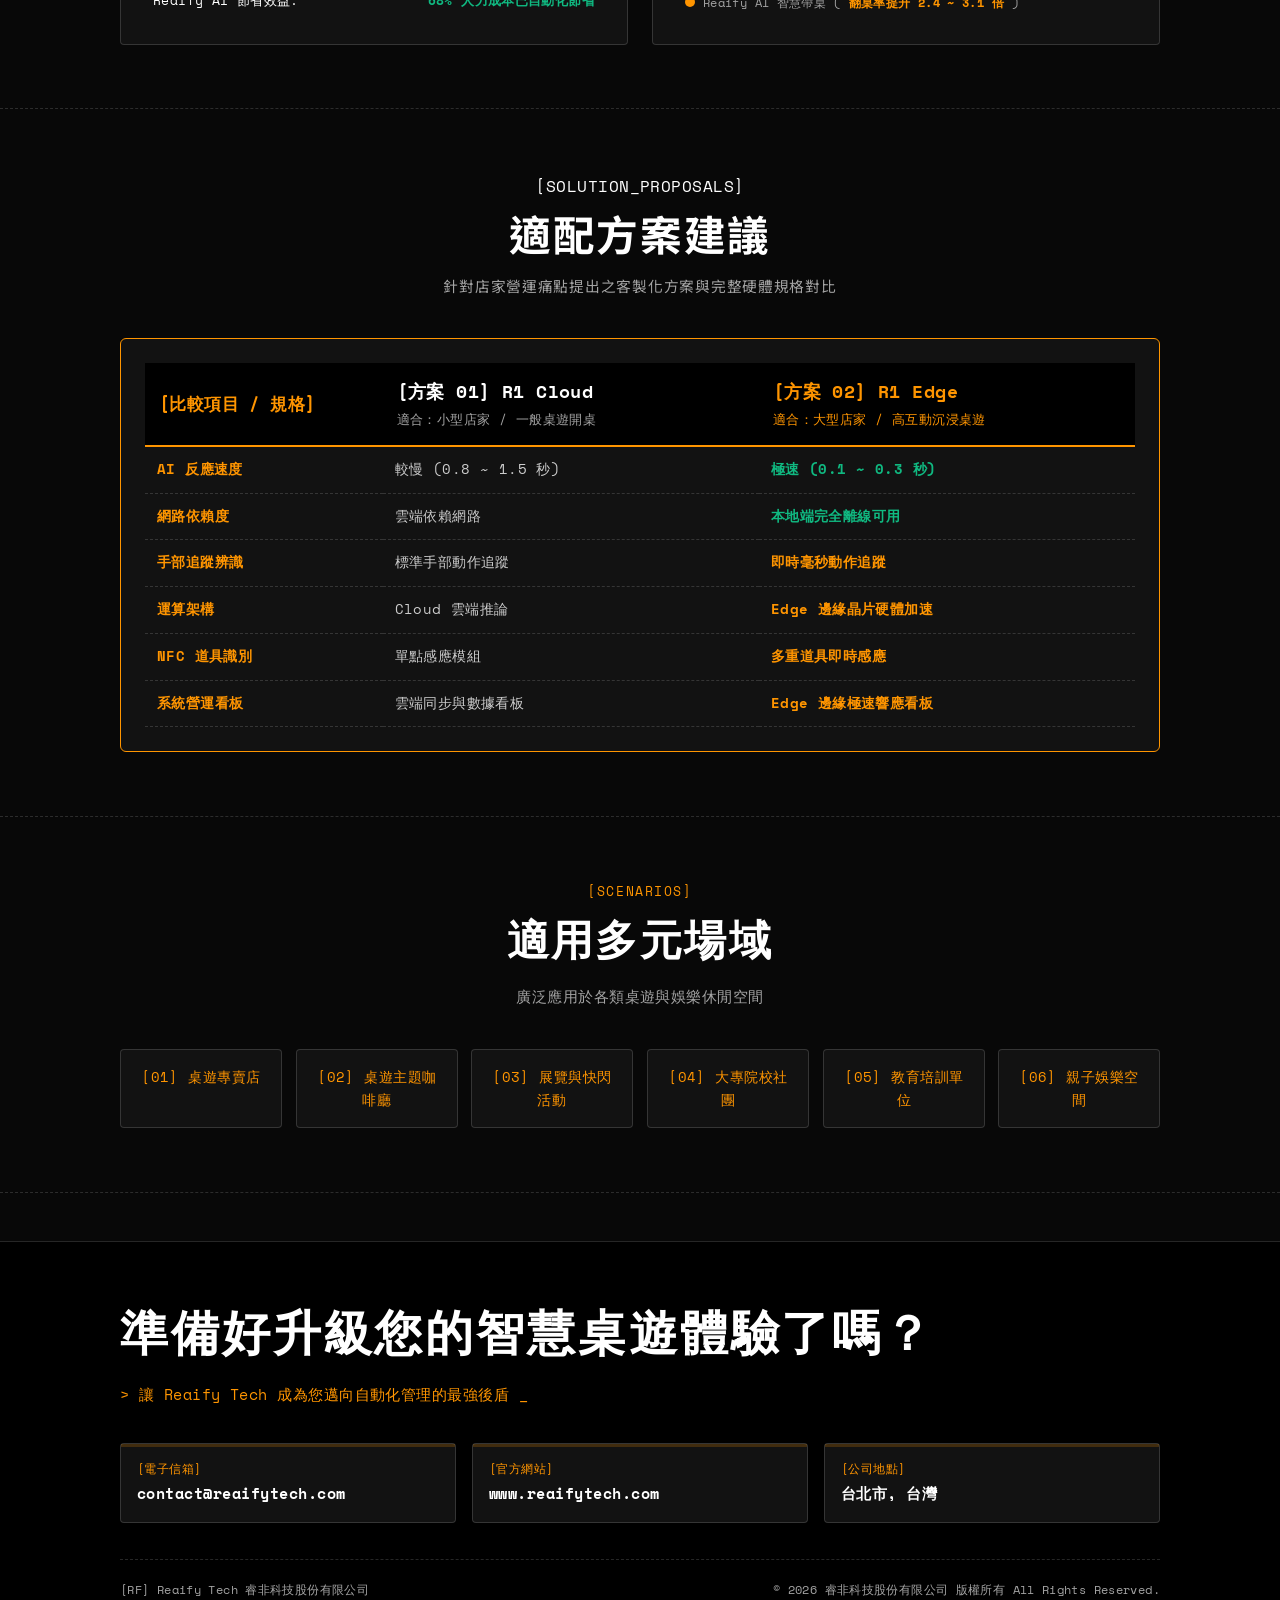
==== commit 26750031: "fix: Update section title to 適配方案建議 across website and DM poster" ====
--- a/index.html
+++ b/index.html
@@ -364,12 +364,12 @@
       </div>
     </section>
 
-    <!-- ⑥ 店家痛點適配方案建議 -->
+    <!-- ⑥ 適配方案建議 -->
     <section id="products" class="section product-section">
     <div class="container">
       <div class="section-header text-center">
         <span class="section-tag font-mono">[SOLUTION_PROPOSALS]</span>
-        <h2 class="section-title">店家痛點適配方案建議</h2>
+        <h2 class="section-title">適配方案建議</h2>
         <p class="section-desc">針對店家營運痛點提出之客製化方案與完整硬體規格對比</p>
       </div>
 
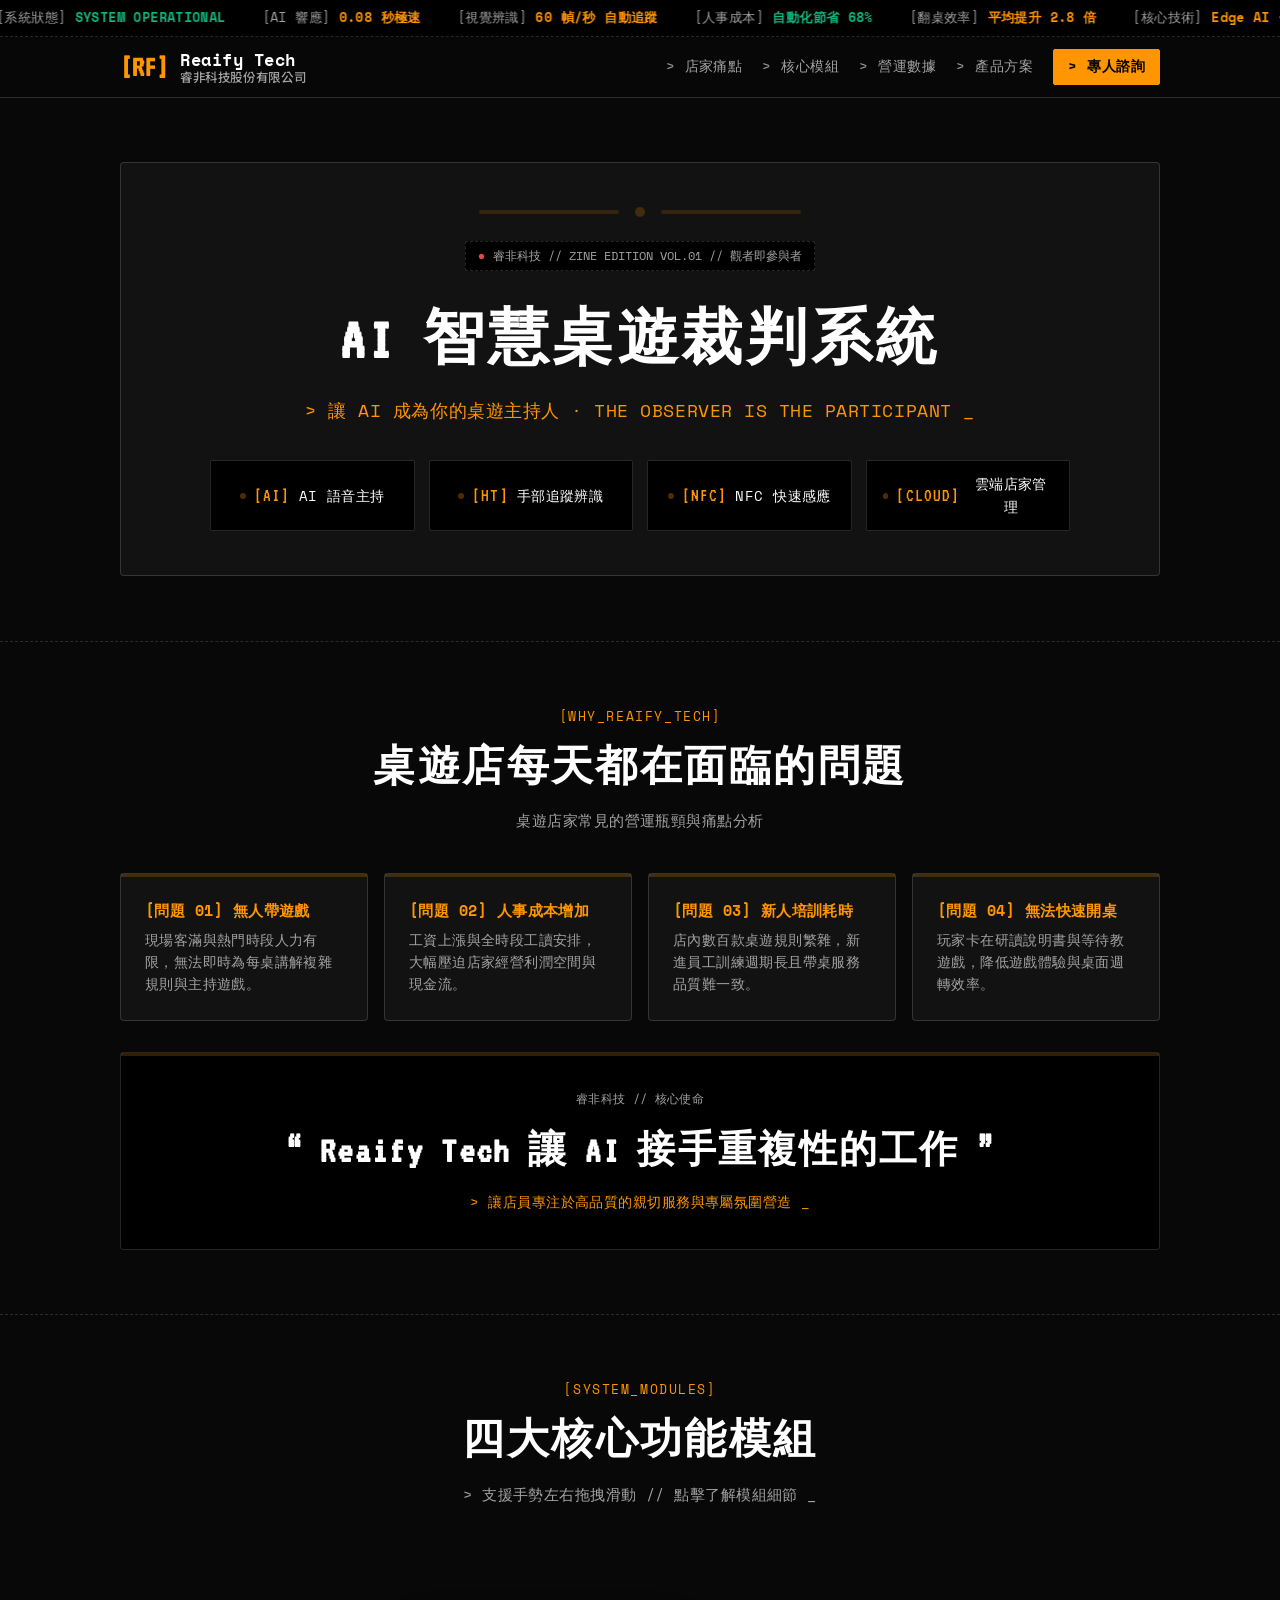
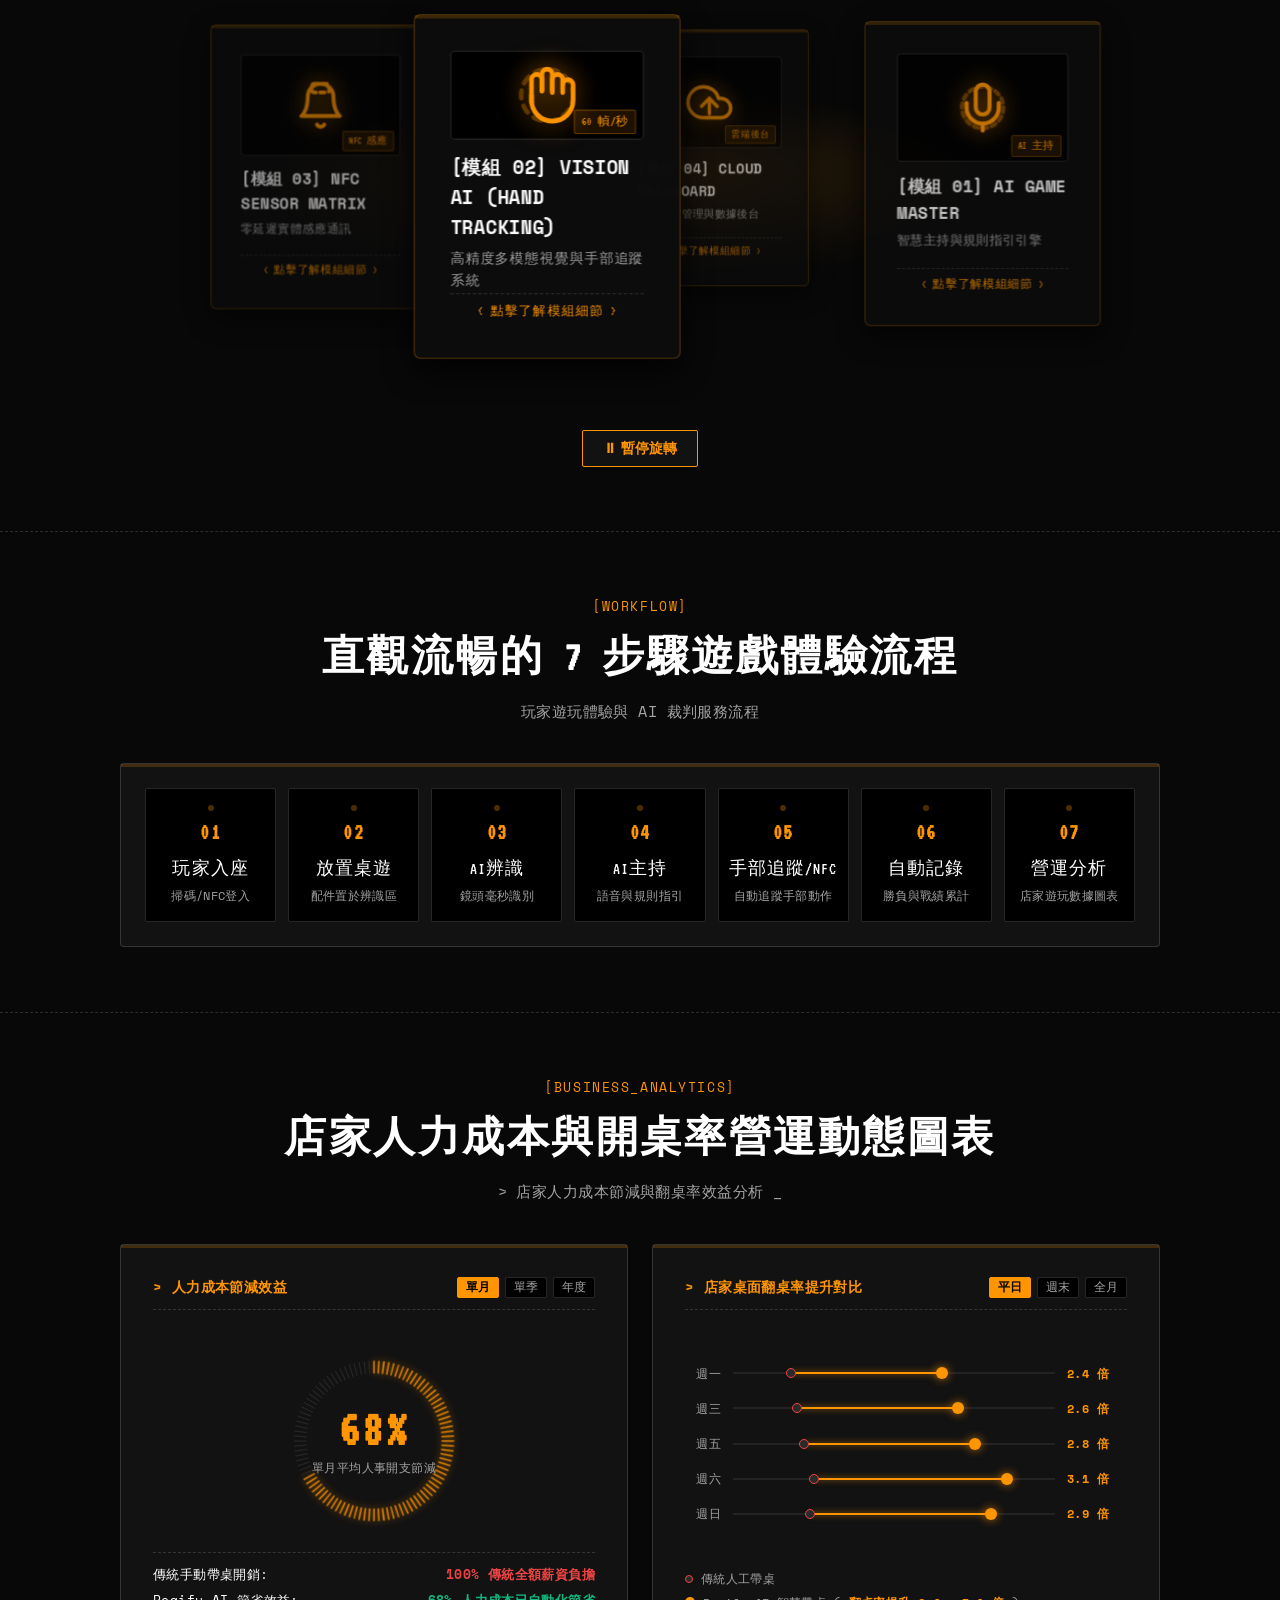
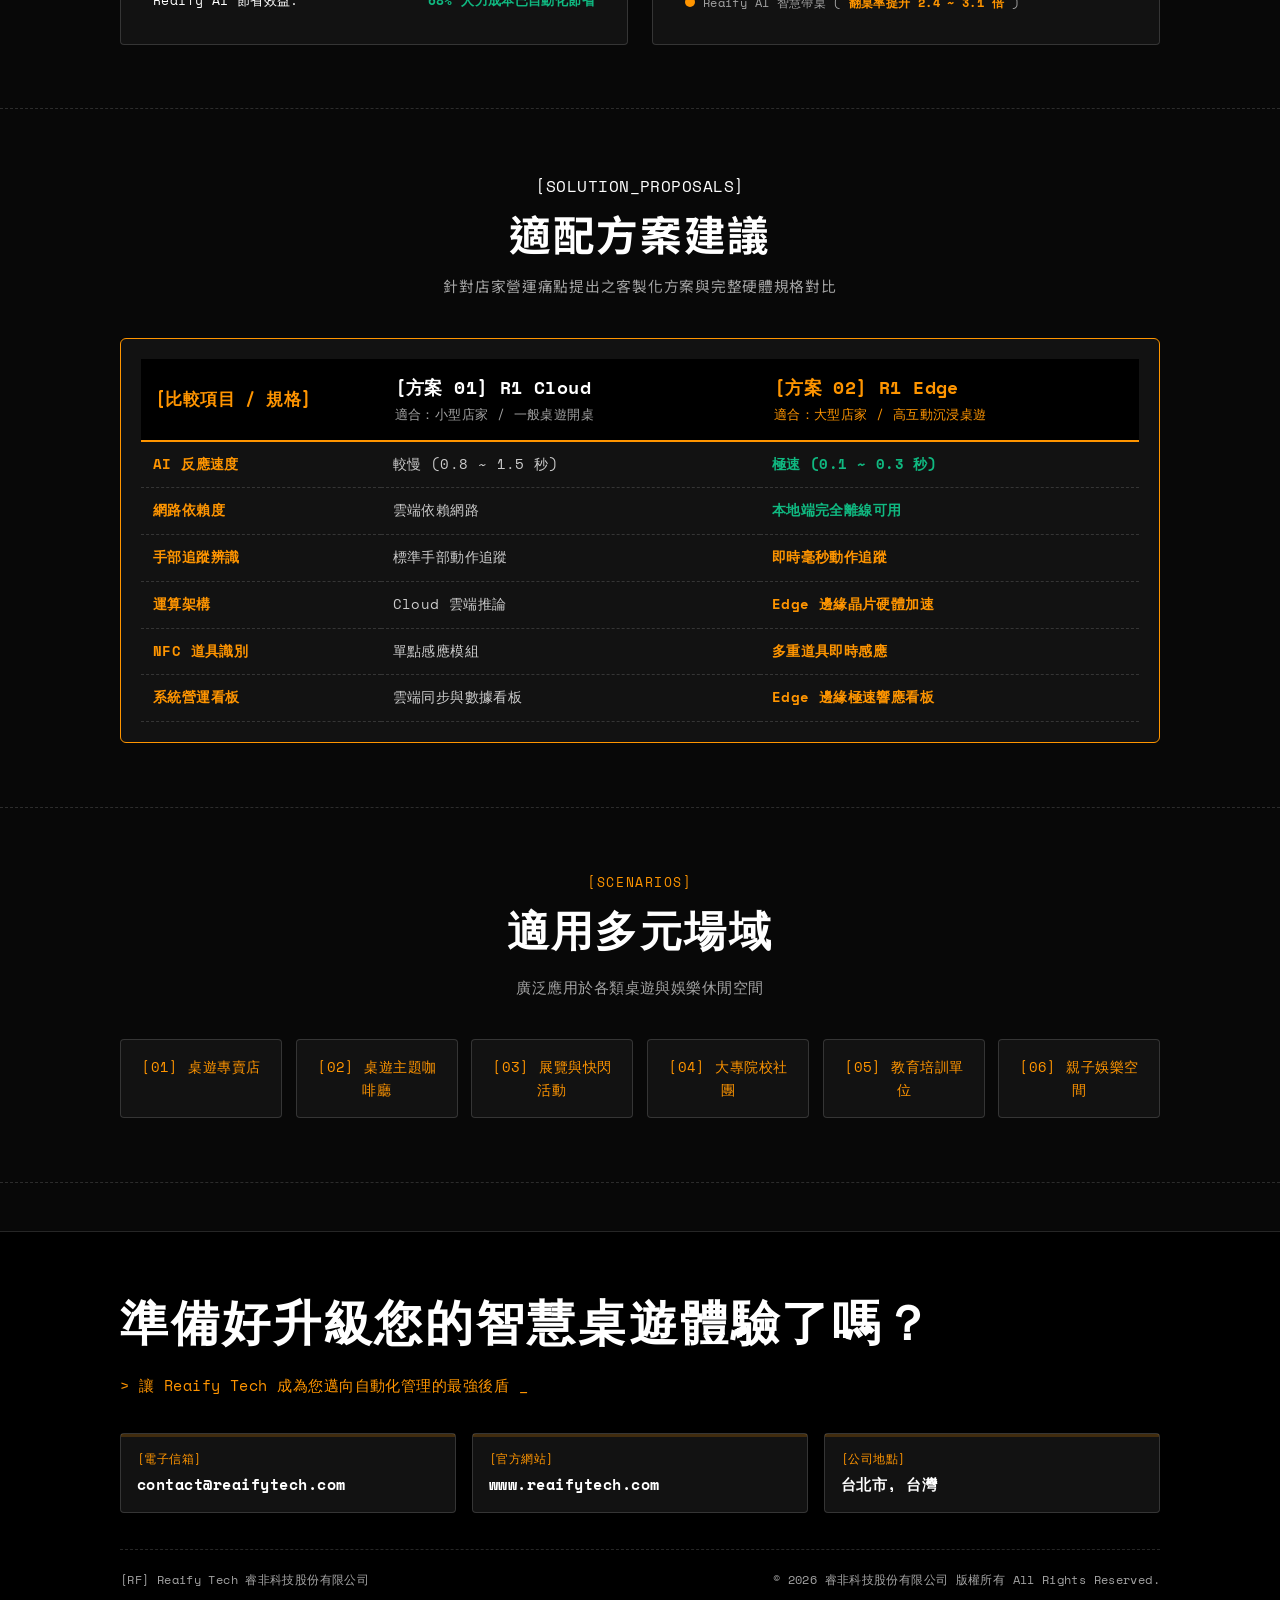
==== commit e5b43704: "fix: Implement responsive mobile scrolling and container wrapping for spec matrix" ====
--- a/index.html
+++ b/index.html
@@ -374,55 +374,57 @@
       </div>
 
       <!-- 唯一一站式整合比較矩陣 (完全移除上方重複舊卡片) -->
-      <div class="plans-matrix-wrapper" style="background: var(--c-card-bg); border: 1px solid var(--c-amber); border-radius: 6px; padding: 24px; margin-top: 24px;">
-        <table class="bloomberg-table font-mono" style="width: 100%; border-collapse: collapse;">
-          <thead>
-            <tr style="border-bottom: 2px solid var(--c-amber);">
-              <th style="padding: 14px; text-align: left; font-size: 1.05rem; color: var(--c-amber);">[比較項目 / 規格]</th>
-              <th style="padding: 14px; text-align: left; font-size: 1.15rem; color: #FFFFFF; width: 38%;">
-                [方案 01] R1 Cloud
-                <div style="font-size: 0.8rem; color: var(--c-text-muted); font-weight: normal; margin-top: 4px;">適合：小型店家 / 一般桌遊開桌</div>
-              </th>
-              <th style="padding: 14px; text-align: left; font-size: 1.15rem; color: var(--c-amber); width: 38%;">
-                [方案 02] R1 Edge
-                <div style="font-size: 0.8rem; color: var(--c-amber); font-weight: normal; margin-top: 4px;">適合：大型店家 / 高互動沉浸桌遊</div>
-              </th>
-            </tr>
-          </thead>
-          <tbody>
-            <tr style="border-bottom: 1px dashed var(--c-border-dot);">
-              <td class="m-head" style="padding: 12px; font-weight: bold; color: var(--c-amber);">AI 反應速度</td>
-              <td style="padding: 12px; color: #CCCCCC;">較慢 (0.8 ~ 1.5 秒)</td>
-              <td class="t-amber" style="padding: 12px; color: var(--c-green); font-weight: bold;">極速 (0.1 ~ 0.3 秒)</td>
-            </tr>
-            <tr style="border-bottom: 1px dashed var(--c-border-dot);">
-              <td class="m-head" style="padding: 12px; font-weight: bold; color: var(--c-amber);">網路依賴度</td>
-              <td style="padding: 12px; color: #CCCCCC;">雲端依賴網路</td>
-              <td class="t-amber" style="padding: 12px; color: var(--c-green); font-weight: bold;">本地端完全離線可用</td>
-            </tr>
-            <tr style="border-bottom: 1px dashed var(--c-border-dot);">
-              <td class="m-head" style="padding: 12px; font-weight: bold; color: var(--c-amber);">手部追蹤辨識</td>
-              <td style="padding: 12px; color: #CCCCCC;">標準手部動作追蹤</td>
-              <td class="t-amber" style="padding: 12px; color: var(--c-amber); font-weight: bold;">即時毫秒動作追蹤</td>
-            </tr>
-            <tr style="border-bottom: 1px dashed var(--c-border-dot);">
-              <td class="m-head" style="padding: 12px; font-weight: bold; color: var(--c-amber);">運算架構</td>
-              <td style="padding: 12px; color: #CCCCCC;">Cloud 雲端推論</td>
-              <td class="t-amber" style="padding: 12px; color: var(--c-amber); font-weight: bold;">Edge 邊緣晶片硬體加速</td>
-            </tr>
-            <tr style="border-bottom: 1px dashed var(--c-border-dot);">
-              <td class="m-head" style="padding: 12px; font-weight: bold; color: var(--c-amber);">NFC 道具識別</td>
-              <td style="padding: 12px; color: #CCCCCC;">單點感應模組</td>
-              <td class="t-amber" style="padding: 12px; color: var(--c-amber); font-weight: bold;">多重道具即時感應</td>
-            </tr>
-            <tr>
-              <td class="m-head" style="padding: 12px; font-weight: bold; color: var(--c-amber);">系統營運看板</td>
-              <td style="padding: 12px; color: #CCCCCC;">雲端同步與數據看板</td>
-              <td class="t-amber" style="padding: 12px; color: var(--c-amber); font-weight: bold;">Edge 邊緣極速響應看板</td>
-            </tr>
-          </tbody>
-        </table>
-      </div>
+          <!-- 唯一整合式方案規格比較矩陣 (手機端流暢滑動防跑頁) -->
+    <div class="plans-matrix-wrapper">
+      <div class="mobile-scroll-hint font-mono">&lt; 橫向滑動查看完整對比 &gt;</div>
+      <table class="bloomberg-table font-mono" style="width: 100%; border-collapse: collapse;">
+        <thead>
+          <tr style="border-bottom: 2px solid var(--c-amber);">
+            <th style="padding: 14px; text-align: left; font-size: 1.05rem; color: var(--c-amber);">[比較項目 / 規格]</th>
+            <th style="padding: 14px; text-align: left; font-size: 1.1rem; color: #FFFFFF; width: 38%;">
+              [方案 01] R1 Cloud
+              <div style="font-size: 0.8rem; color: var(--c-text-muted); font-weight: normal; margin-top: 4px;">適合：小型店家 / 一般桌遊開桌</div>
+            </th>
+            <th style="padding: 14px; text-align: left; font-size: 1.1rem; color: var(--c-amber); width: 38%;">
+              [方案 02] R1 Edge
+              <div style="font-size: 0.8rem; color: var(--c-amber); font-weight: normal; margin-top: 4px;">適合：大型店家 / 高互動沉浸桌遊</div>
+            </th>
+          </tr>
+        </thead>
+        <tbody>
+          <tr style="border-bottom: 1px dashed var(--c-border-dot);">
+            <td class="m-head" style="padding: 12px; font-weight: bold; color: var(--c-amber);">AI 反應速度</td>
+            <td style="padding: 12px; color: #CCCCCC;">較慢 (0.8 ~ 1.5 秒)</td>
+            <td class="t-amber" style="padding: 12px; color: var(--c-green); font-weight: bold;">極速 (0.1 ~ 0.3 秒)</td>
+          </tr>
+          <tr style="border-bottom: 1px dashed var(--c-border-dot);">
+            <td class="m-head" style="padding: 12px; font-weight: bold; color: var(--c-amber);">網路依賴度</td>
+            <td style="padding: 12px; color: #CCCCCC;">雲端依賴網路</td>
+            <td class="t-amber" style="padding: 12px; color: var(--c-green); font-weight: bold;">本地端完全離線可用</td>
+          </tr>
+          <tr style="border-bottom: 1px dashed var(--c-border-dot);">
+            <td class="m-head" style="padding: 12px; font-weight: bold; color: var(--c-amber);">手部追蹤辨識</td>
+            <td style="padding: 12px; color: #CCCCCC;">標準手部動作追蹤</td>
+            <td class="t-amber" style="padding: 12px; color: var(--c-amber); font-weight: bold;">即時毫秒動作追蹤</td>
+          </tr>
+          <tr style="border-bottom: 1px dashed var(--c-border-dot);">
+            <td class="m-head" style="padding: 12px; font-weight: bold; color: var(--c-amber);">運算架構</td>
+            <td style="padding: 12px; color: #CCCCCC;">Cloud 雲端推論</td>
+            <td class="t-amber" style="padding: 12px; color: var(--c-amber); font-weight: bold;">Edge 邊緣晶片硬體加速</td>
+          </tr>
+          <tr style="border-bottom: 1px dashed var(--c-border-dot);">
+            <td class="m-head" style="padding: 12px; font-weight: bold; color: var(--c-amber);">NFC 道具識別</td>
+            <td style="padding: 12px; color: #CCCCCC;">單點感應模組</td>
+            <td class="t-amber" style="padding: 12px; color: var(--c-amber); font-weight: bold;">多重道具即時感應</td>
+          </tr>
+          <tr>
+            <td class="m-head" style="padding: 12px; font-weight: bold; color: var(--c-amber);">系統營運看板</td>
+            <td style="padding: 12px; color: #CCCCCC;">雲端同步與數據看板</td>
+            <td class="t-amber" style="padding: 12px; color: var(--c-amber); font-weight: bold;">Edge 邊緣極速響應看板</td>
+          </tr>
+        </tbody>
+      </table>
+    </div>
     </div>
   </section>
 
--- a/styles.css
+++ b/styles.css
@@ -972,3 +972,50 @@
 .plan-foot-price {
   display: none !important;
 }
+
+
+/* ===== Mobile RWD Table Optimization ===== */
+.plans-matrix-wrapper {
+  overflow-x: auto;
+  -webkit-overflow-scrolling: touch;
+  background: var(--c-card-bg);
+  border: 1px solid var(--c-amber);
+  border-radius: 6px;
+  padding: 20px;
+  margin-top: 24px;
+  position: relative;
+}
+
+.mobile-scroll-hint {
+  display: none;
+}
+
+@media (max-width: 768px) {
+  .plans-matrix-wrapper {
+    padding: 14px 10px !important;
+    margin-top: 16px !important;
+  }
+  
+  .mobile-scroll-hint {
+    display: block;
+    text-align: center;
+    font-size: 0.75rem;
+    color: var(--c-amber);
+    margin-bottom: 10px;
+    letter-spacing: 0.05em;
+  }
+  
+  .plans-matrix-wrapper table {
+    min-width: 520px;
+  }
+  
+  .plans-matrix-wrapper th,
+  .plans-matrix-wrapper td {
+    padding: 9px 8px !important;
+    font-size: 0.76rem !important;
+  }
+  
+  .plans-matrix-wrapper th div {
+    font-size: 0.7rem !important;
+  }
+}
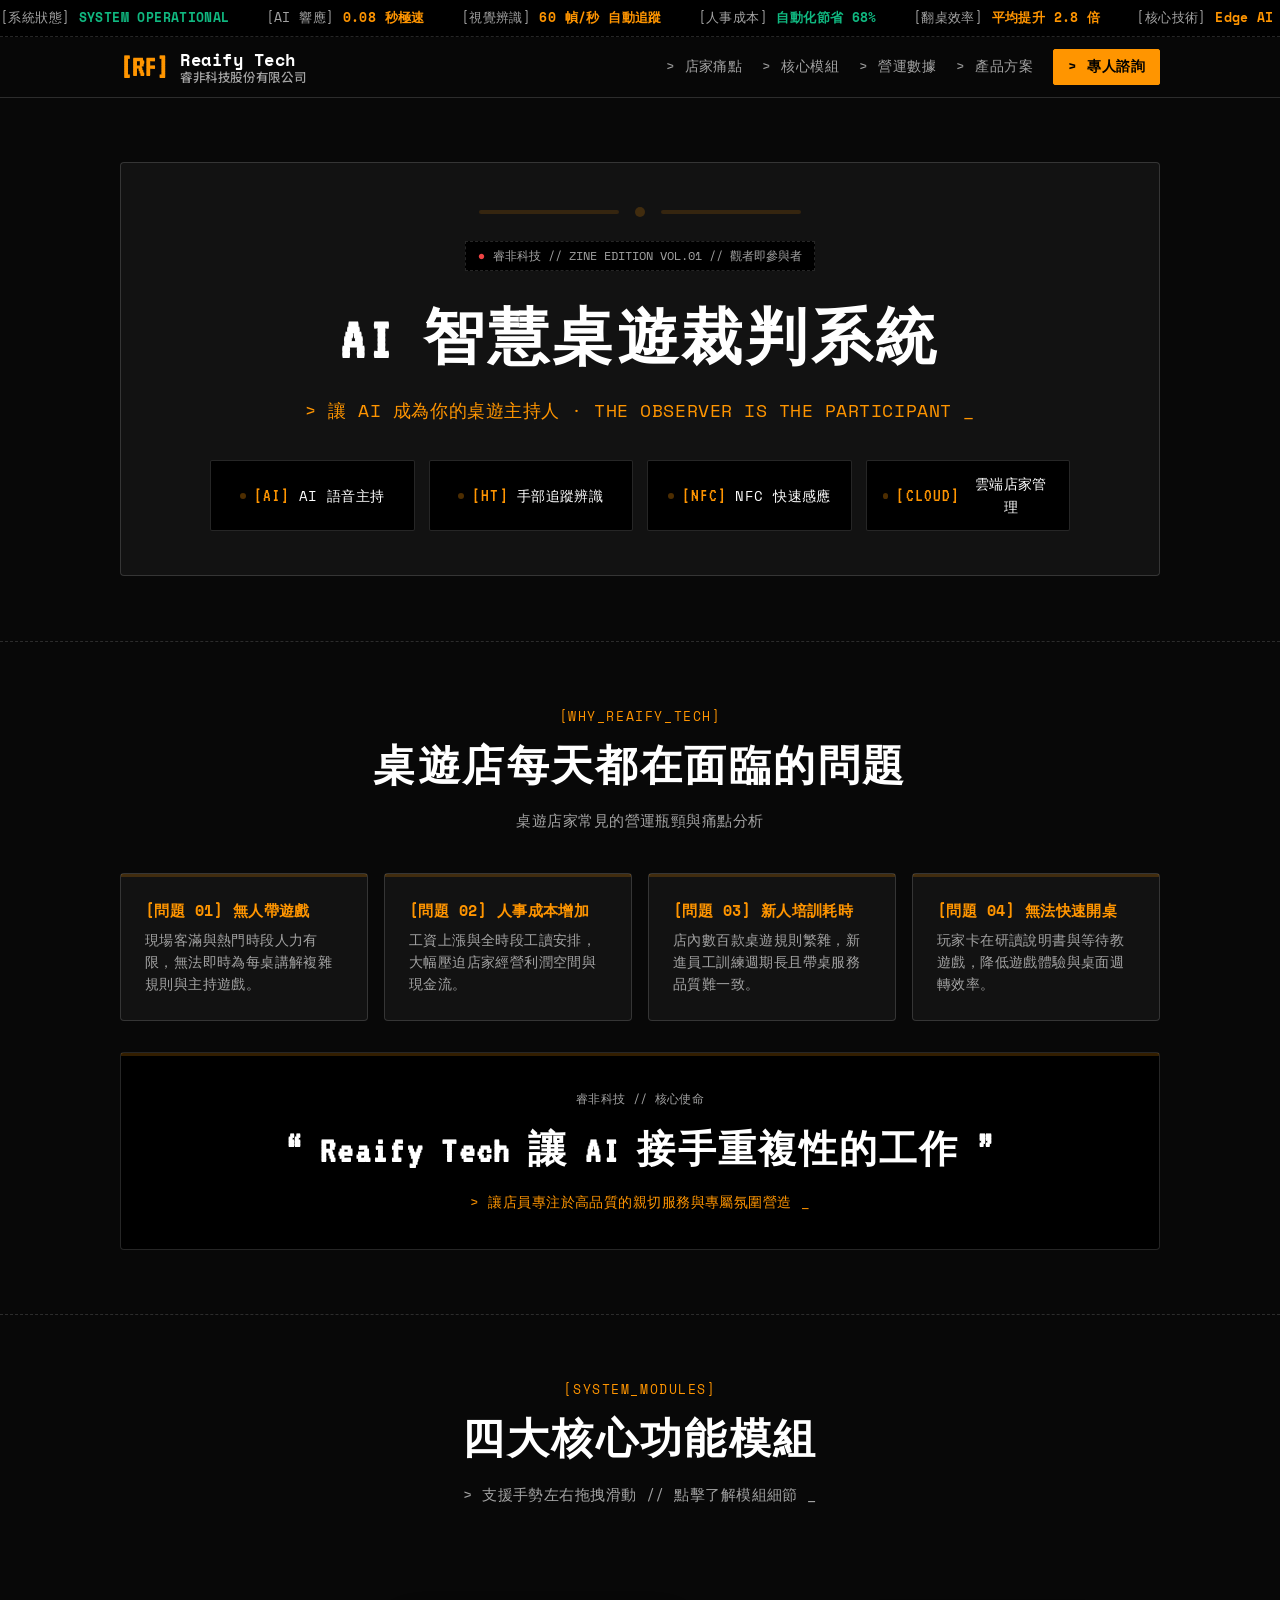
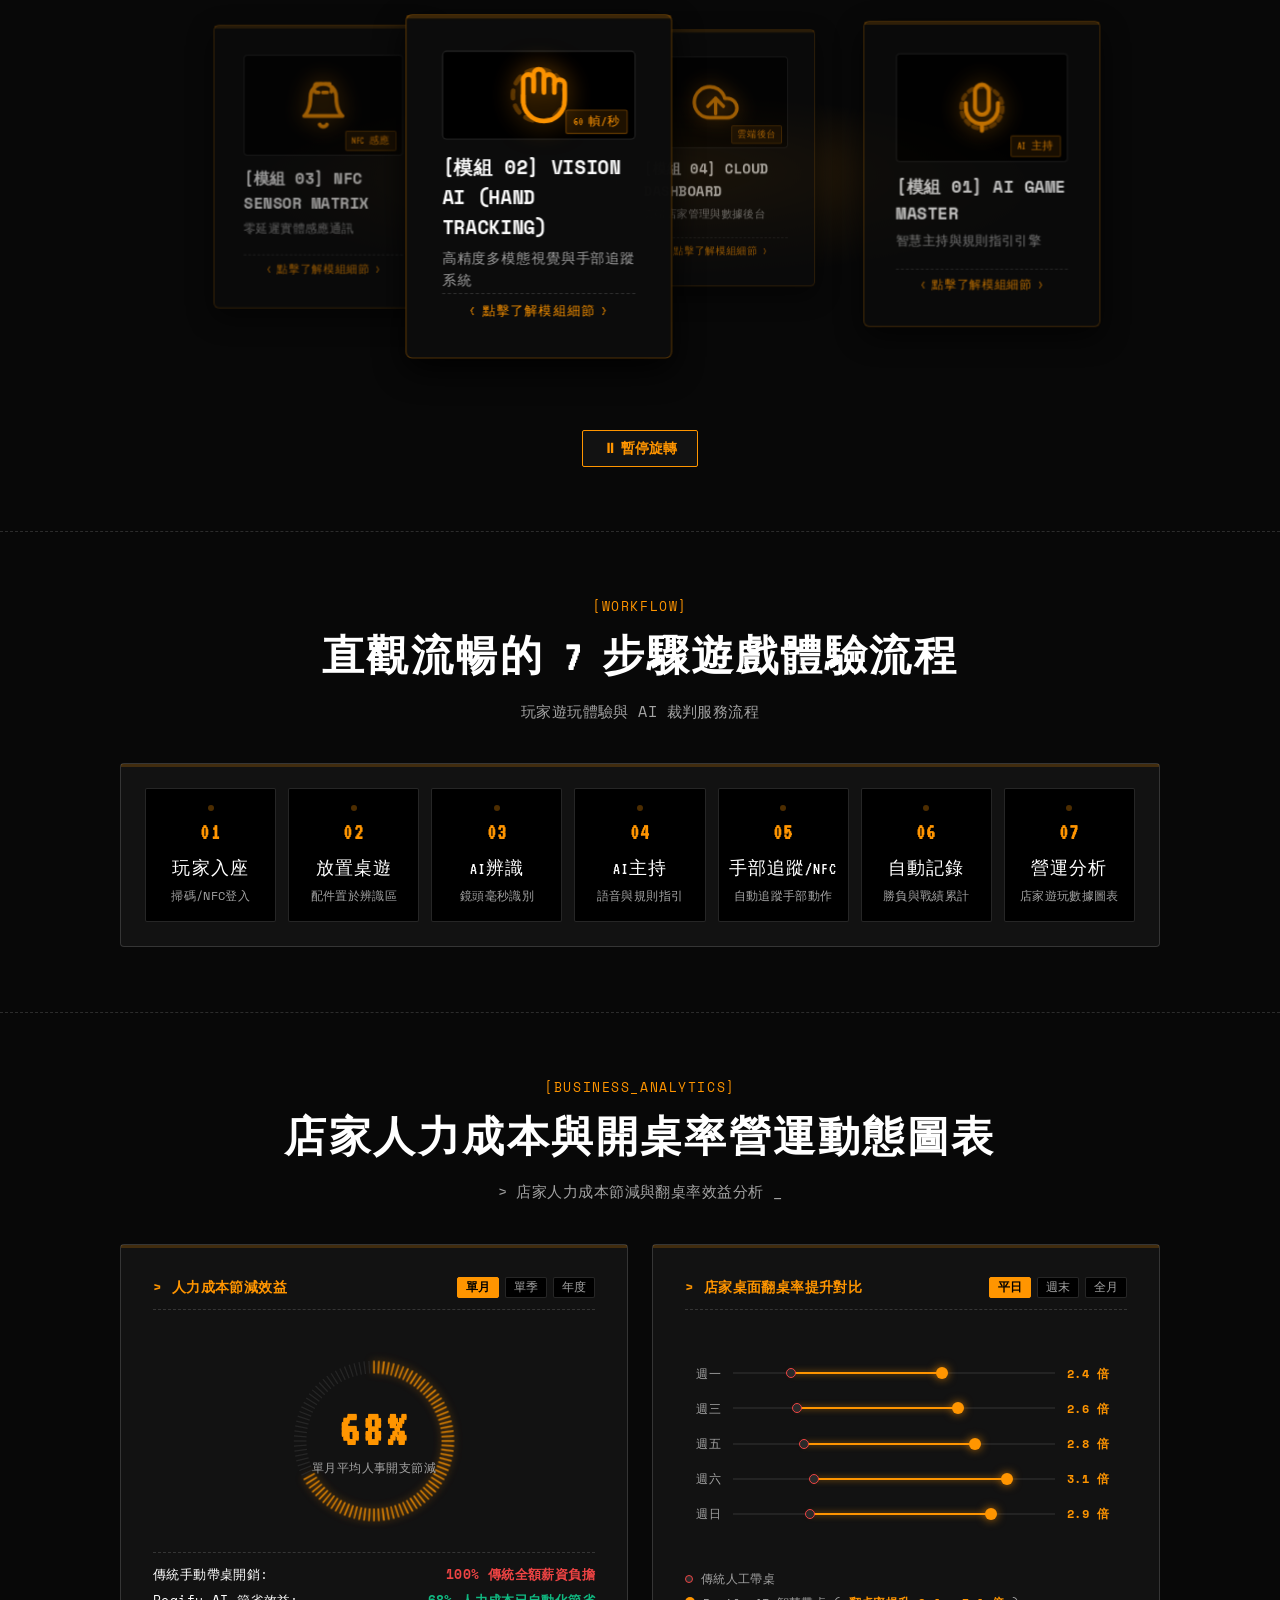
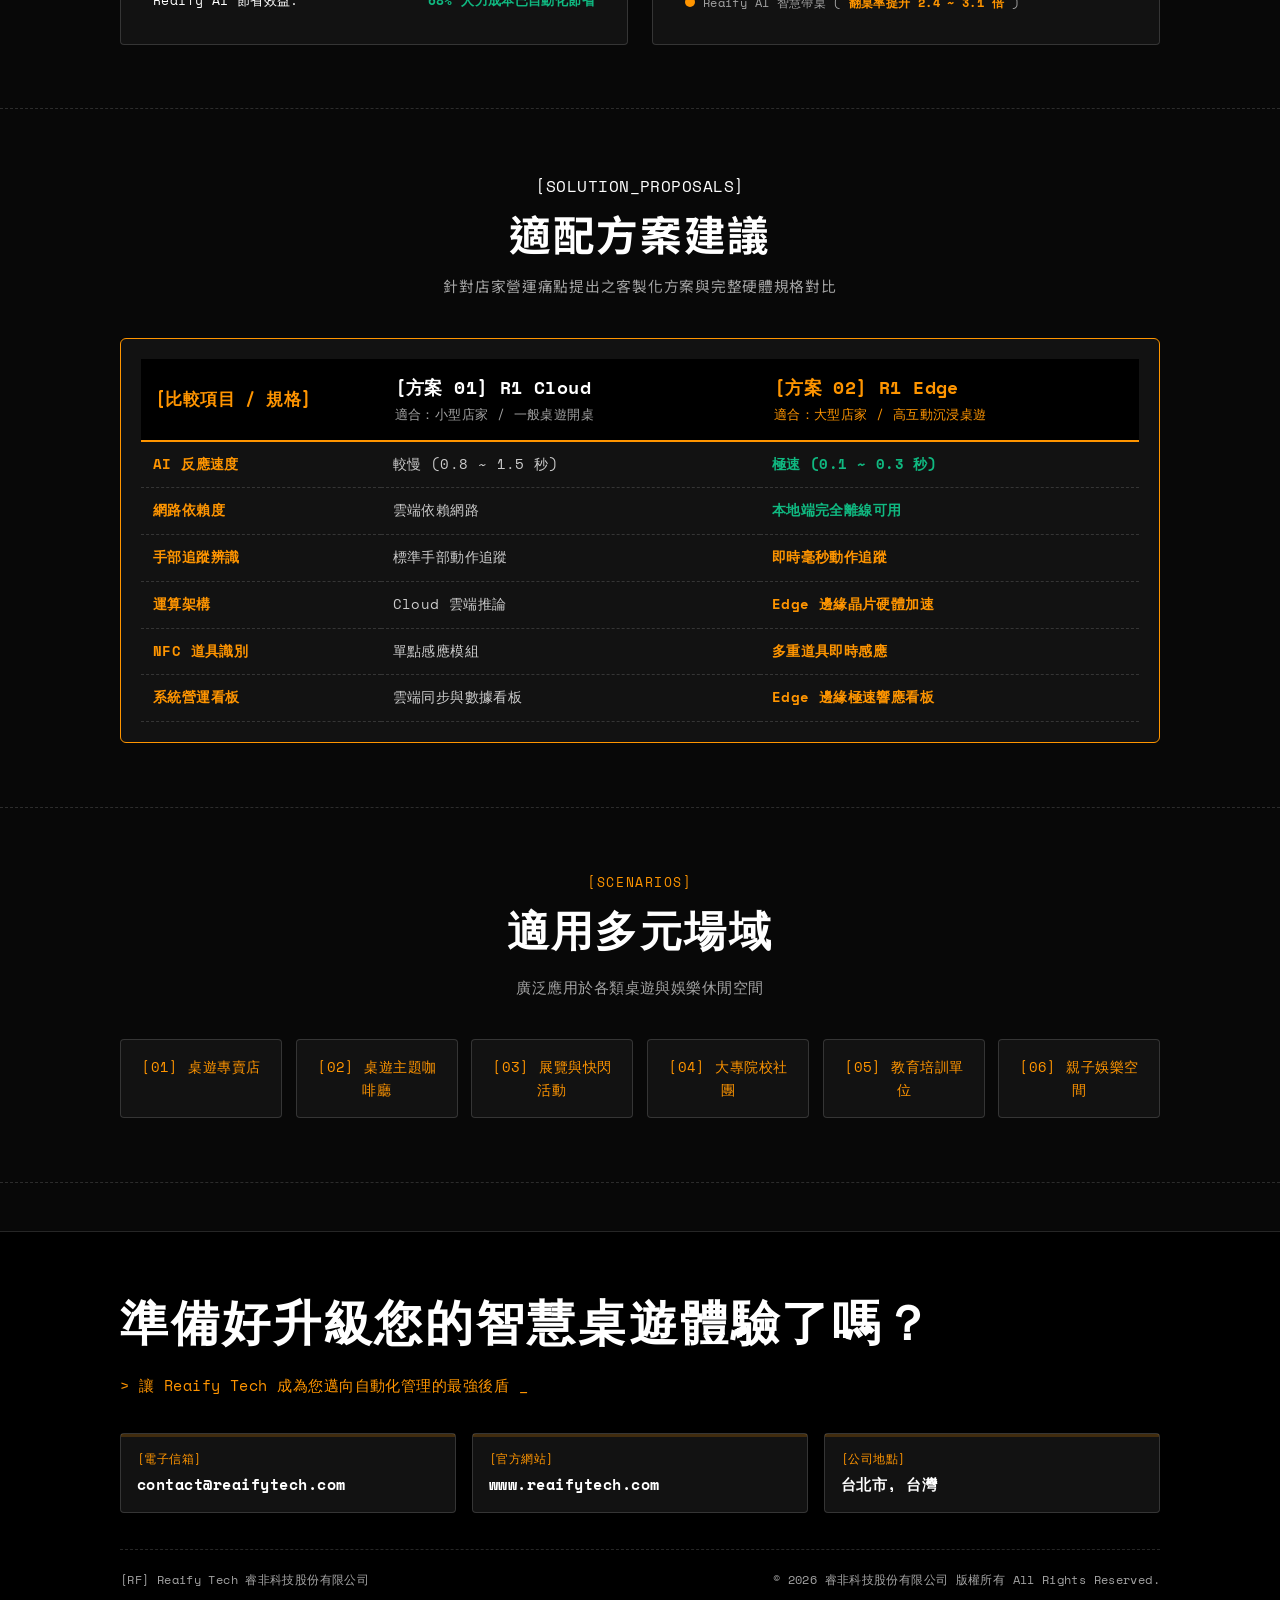
==== commit 51de521d: "feat: Convert mobile view to 2 elegant swipeable cards with native scroll snapping" ====
--- a/index.html
+++ b/index.html
@@ -375,6 +375,83 @@
 
       <!-- 唯一一站式整合比較矩陣 (完全移除上方重複舊卡片) -->
           <!-- 唯一整合式方案規格比較矩陣 (手機端流暢滑動防跑頁) -->
+    
+    <!-- 手機端專用：左右滑動雙圖卡 (Mobile Swiper Cards) -->
+    <div class="mobile-plans-swiper">
+      <div class="mobile-swiper-hint font-mono">&lt; 左右滑動切換方案卡片 &gt;</div>
+      <div class="mobile-cards-track">
+        <!-- 卡片 1: R1 Cloud -->
+        <div class="mobile-plan-card">
+          <div class="mp-card-header">
+            <span class="mp-tag font-mono">[方案 01]</span>
+            <h3 class="mp-title">R1 Cloud</h3>
+            <p class="mp-sub">適合：小型店家 / 一般桌遊開桌</p>
+          </div>
+          <div class="mp-card-body font-mono">
+            <div class="mp-row">
+              <span class="mp-label">AI 反應速度</span>
+              <span class="mp-val">較慢 (0.8 ~ 1.5 秒)</span>
+            </div>
+            <div class="mp-row">
+              <span class="mp-label">網路依賴度</span>
+              <span class="mp-val">雲端依賴網路</span>
+            </div>
+            <div class="mp-row">
+              <span class="mp-label">手部追蹤辨識</span>
+              <span class="mp-val">標準手部動作追蹤</span>
+            </div>
+            <div class="mp-row">
+              <span class="mp-label">運算架構</span>
+              <span class="mp-val">Cloud 雲端推論</span>
+            </div>
+            <div class="mp-row">
+              <span class="mp-label">NFC 道具識別</span>
+              <span class="mp-val">單點感應模組</span>
+            </div>
+            <div class="mp-row">
+              <span class="mp-label">系統營運看板</span>
+              <span class="mp-val">雲端同步與數據看板</span>
+            </div>
+          </div>
+        </div>
+
+        <!-- 卡片 2: R1 Edge -->
+        <div class="mobile-plan-card highlight-card">
+          <div class="mp-card-header">
+            <span class="mp-tag font-mono">[方案 02]</span>
+            <h3 class="mp-title t-amber">R1 Edge</h3>
+            <p class="mp-sub t-amber">適合：大型店家 / 高互動沉浸桌遊</p>
+          </div>
+          <div class="mp-card-body font-mono">
+            <div class="mp-row">
+              <span class="mp-label">AI 反應速度</span>
+              <span class="mp-val t-green">極速 (0.1 ~ 0.3 秒)</span>
+            </div>
+            <div class="mp-row">
+              <span class="mp-label">網路依賴度</span>
+              <span class="mp-val t-green">本地端完全離線可用</span>
+            </div>
+            <div class="mp-row">
+              <span class="mp-label">手部追蹤辨識</span>
+              <span class="mp-val t-amber">即時毫秒動作追蹤</span>
+            </div>
+            <div class="mp-row">
+              <span class="mp-label">運算架構</span>
+              <span class="mp-val t-amber">Edge 邊緣晶片硬體加速</span>
+            </div>
+            <div class="mp-row">
+              <span class="mp-label">NFC 道具識別</span>
+              <span class="mp-val t-amber">多重道具即時感應</span>
+            </div>
+            <div class="mp-row">
+              <span class="mp-label">系統營運看板</span>
+              <span class="mp-val t-amber">Edge 邊緣極速響應看板</span>
+            </div>
+          </div>
+        </div>
+      </div>
+    </div>
+
     <div class="plans-matrix-wrapper">
       <div class="mobile-scroll-hint font-mono">&lt; 橫向滑動查看完整對比 &gt;</div>
       <table class="bloomberg-table font-mono" style="width: 100%; border-collapse: collapse;">
--- a/styles.css
+++ b/styles.css
@@ -1019,3 +1019,115 @@
     font-size: 0.7rem !important;
   }
 }
+
+
+/* ===== Mobile 2-Card Swiper Styling ===== */
+.mobile-plans-swiper {
+  display: none;
+}
+
+@media (max-width: 768px) {
+  .desktop-only-table,
+  .plans-matrix-wrapper {
+    display: none !important;
+  }
+
+  .mobile-plans-swiper {
+    display: block;
+    margin-top: 20px;
+    width: 100%;
+  }
+
+  .mobile-swiper-hint {
+    text-align: center;
+    font-size: 0.78rem;
+    color: var(--c-amber);
+    margin-bottom: 12px;
+    letter-spacing: 0.05em;
+  }
+
+  .mobile-cards-track {
+    display: flex;
+    gap: 14px;
+    overflow-x: auto;
+    scroll-snap-type: x mandatory;
+    -webkit-overflow-scrolling: touch;
+    padding: 4px 4px 16px 4px;
+  }
+
+  .mobile-plan-card {
+    flex: 0 0 86%;
+    scroll-snap-align: center;
+    background: var(--c-card-bg);
+    border: 1px solid var(--c-border-dot);
+    border-radius: 8px;
+    padding: 18px 16px;
+    box-shadow: 0 4px 16px rgba(0, 0, 0, 0.4);
+    display: flex;
+    flex-direction: column;
+    gap: 14px;
+  }
+
+  .mobile-plan-card.highlight-card {
+    border-color: var(--c-amber);
+    background: linear-gradient(180deg, #18140e 0%, var(--c-card-bg) 100%);
+  }
+
+  .mp-card-header {
+    border-bottom: 1px dashed var(--c-border-dot);
+    padding-bottom: 10px;
+  }
+
+  .mp-tag {
+    font-size: 0.75rem;
+    color: var(--c-amber);
+    display: block;
+    margin-bottom: 2px;
+  }
+
+  .mp-title {
+    font-size: 1.35rem;
+    font-weight: 700;
+    color: #FFFFFF;
+    margin-bottom: 4px;
+  }
+
+  .mp-sub {
+    font-size: 0.78rem;
+    color: var(--c-text-muted);
+  }
+
+  .mp-card-body {
+    display: flex;
+    flex-direction: column;
+    gap: 10px;
+  }
+
+  .mp-row {
+    display: flex;
+    justify-content: space-between;
+    align-items: center;
+    font-size: 0.8rem;
+    border-bottom: 1px dashed rgba(255, 255, 255, 0.06);
+    padding-bottom: 6px;
+  }
+
+  .mp-row:last-child {
+    border-bottom: none;
+    padding-bottom: 0;
+  }
+
+  .mp-label {
+    color: var(--c-amber);
+    font-weight: 600;
+  }
+
+  .mp-val {
+    color: #DDDDDD;
+    font-weight: 500;
+    text-align: right;
+  }
+
+  .t-amber { color: var(--c-amber) !important; }
+  .t-green { color: var(--c-green) !important; font-weight: bold; }
+}
